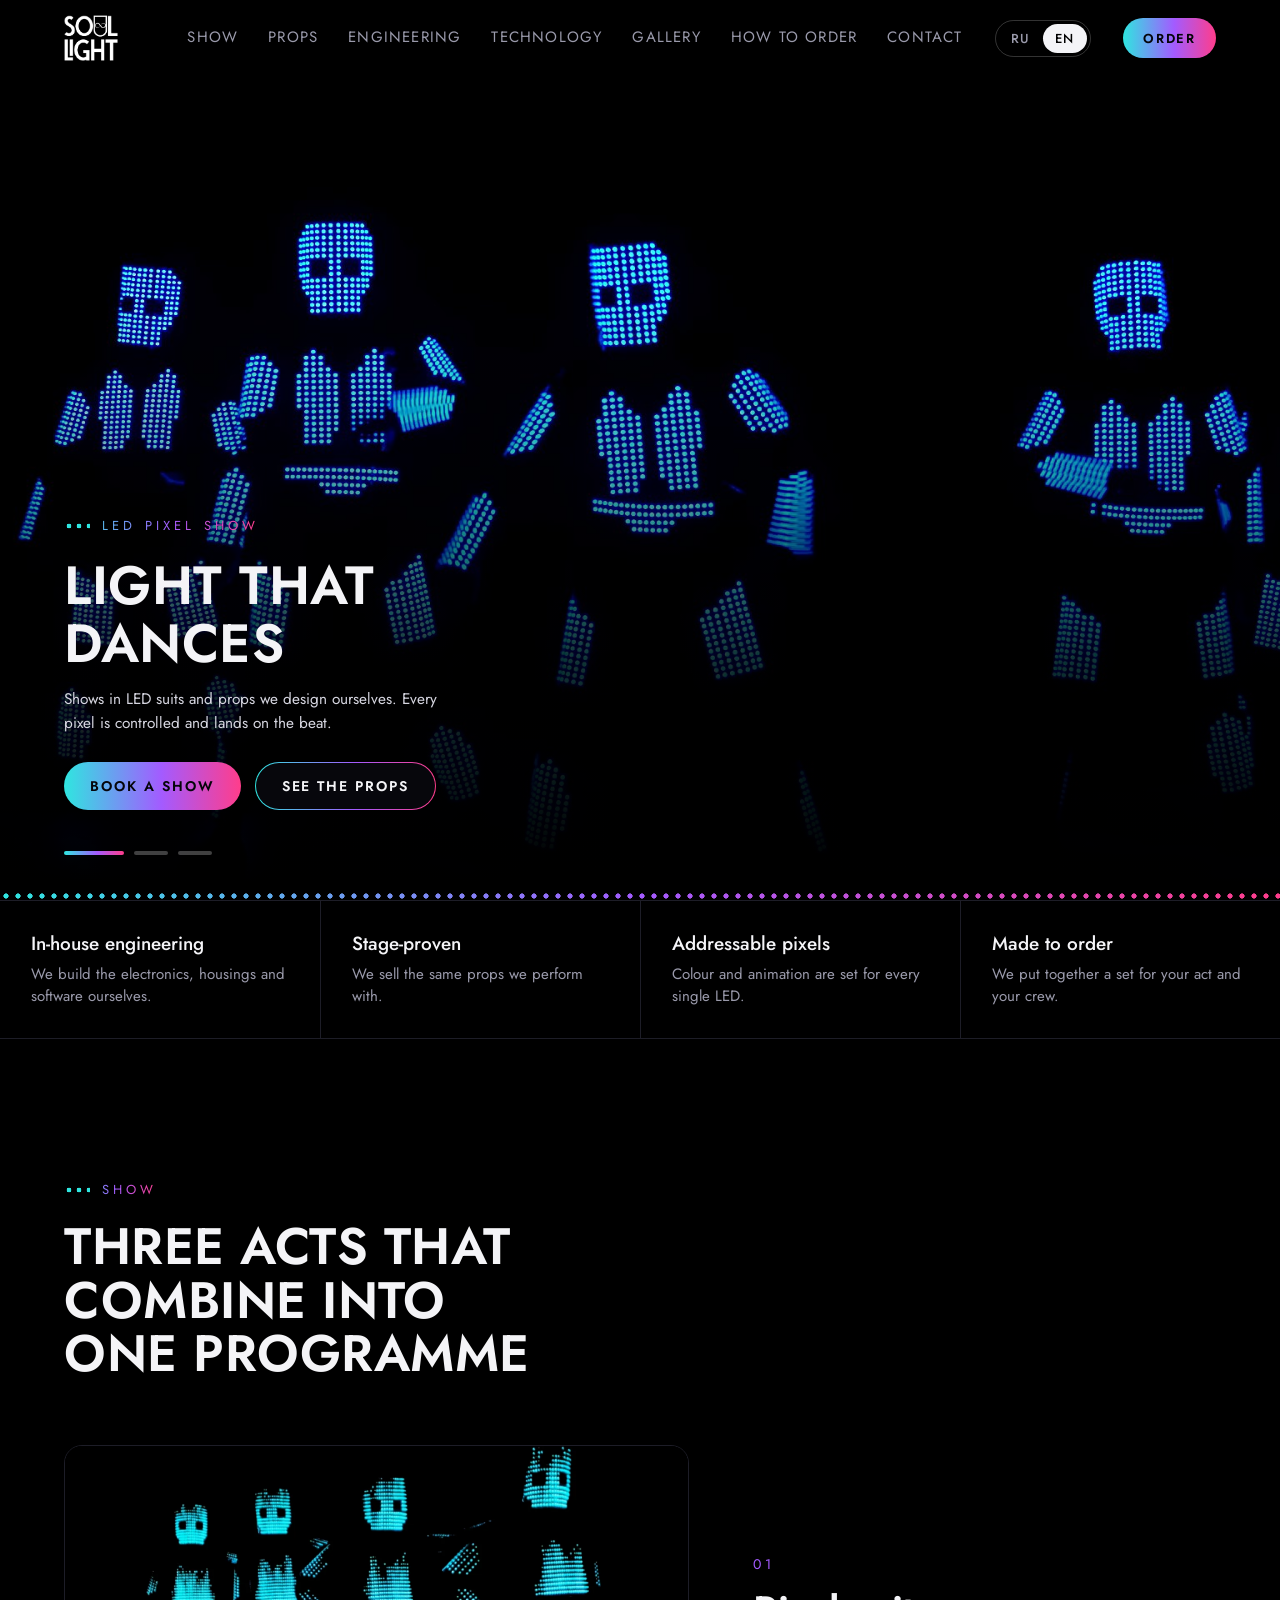
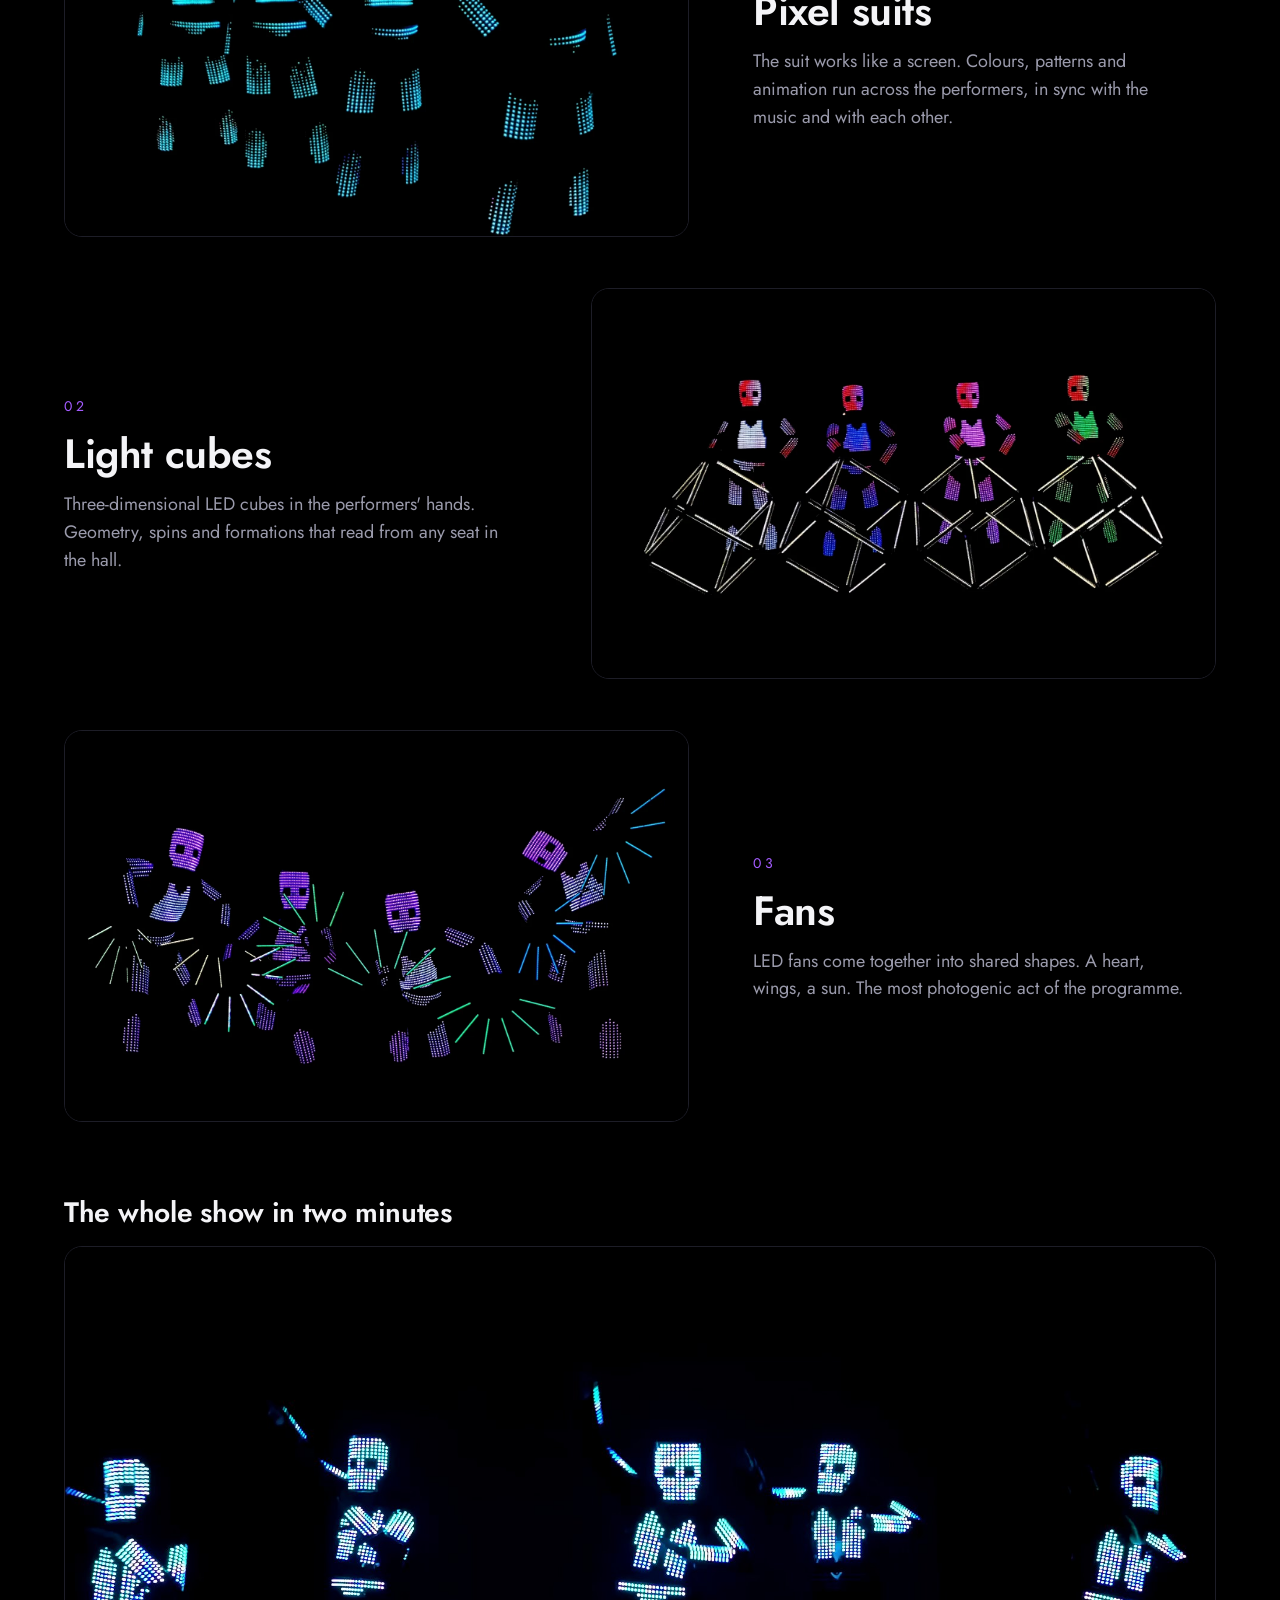
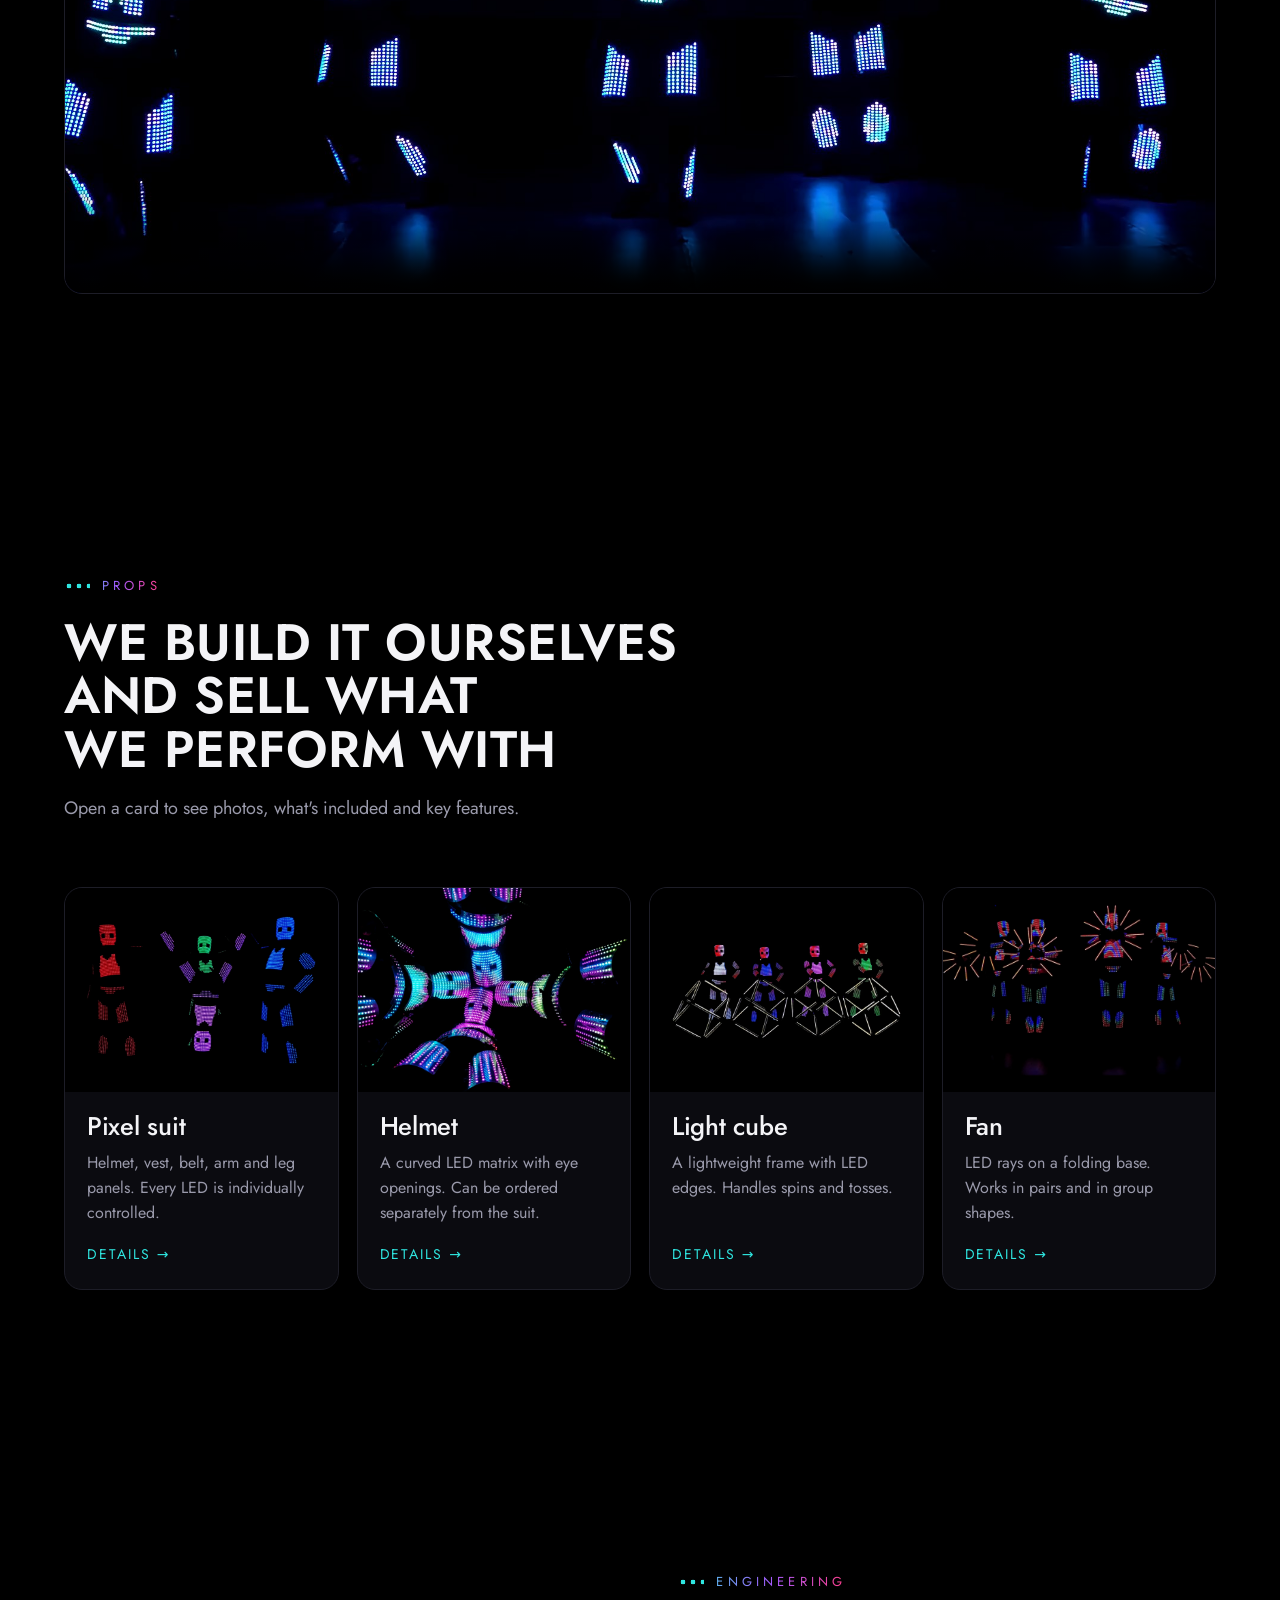
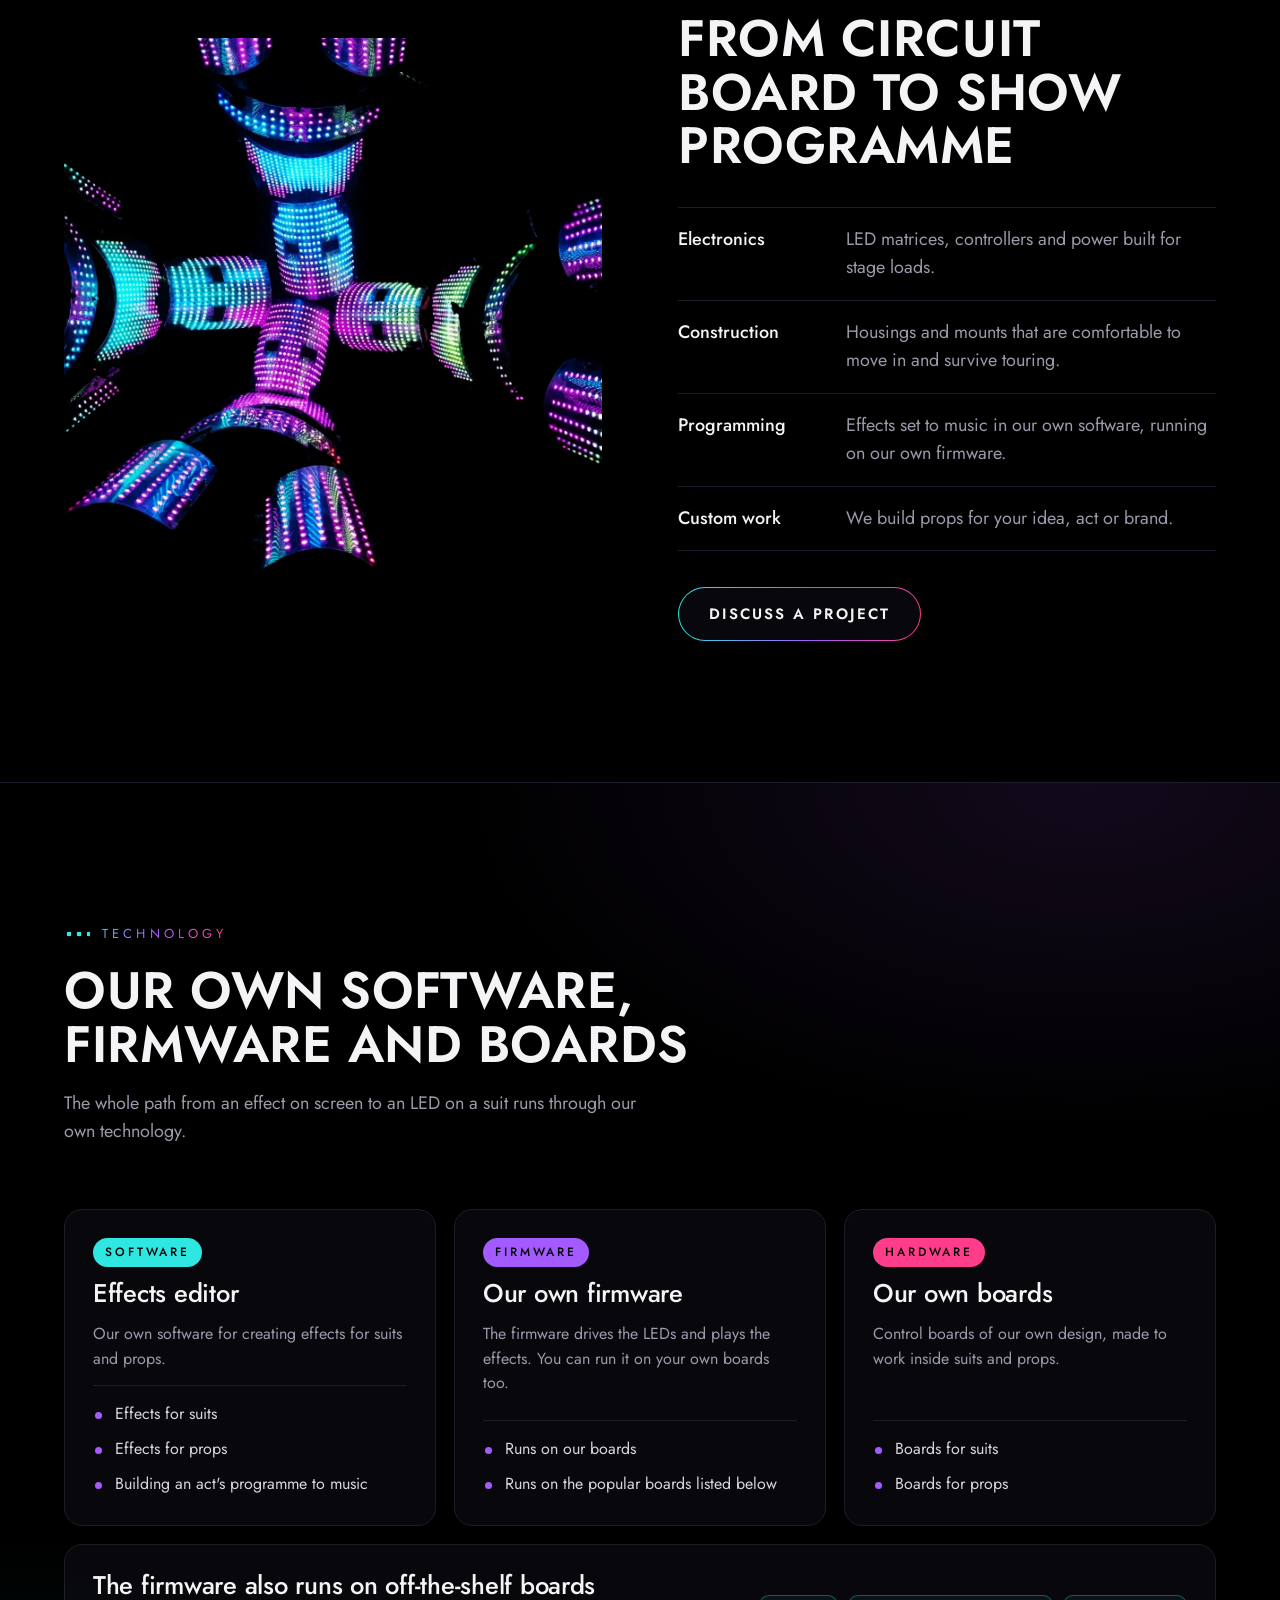
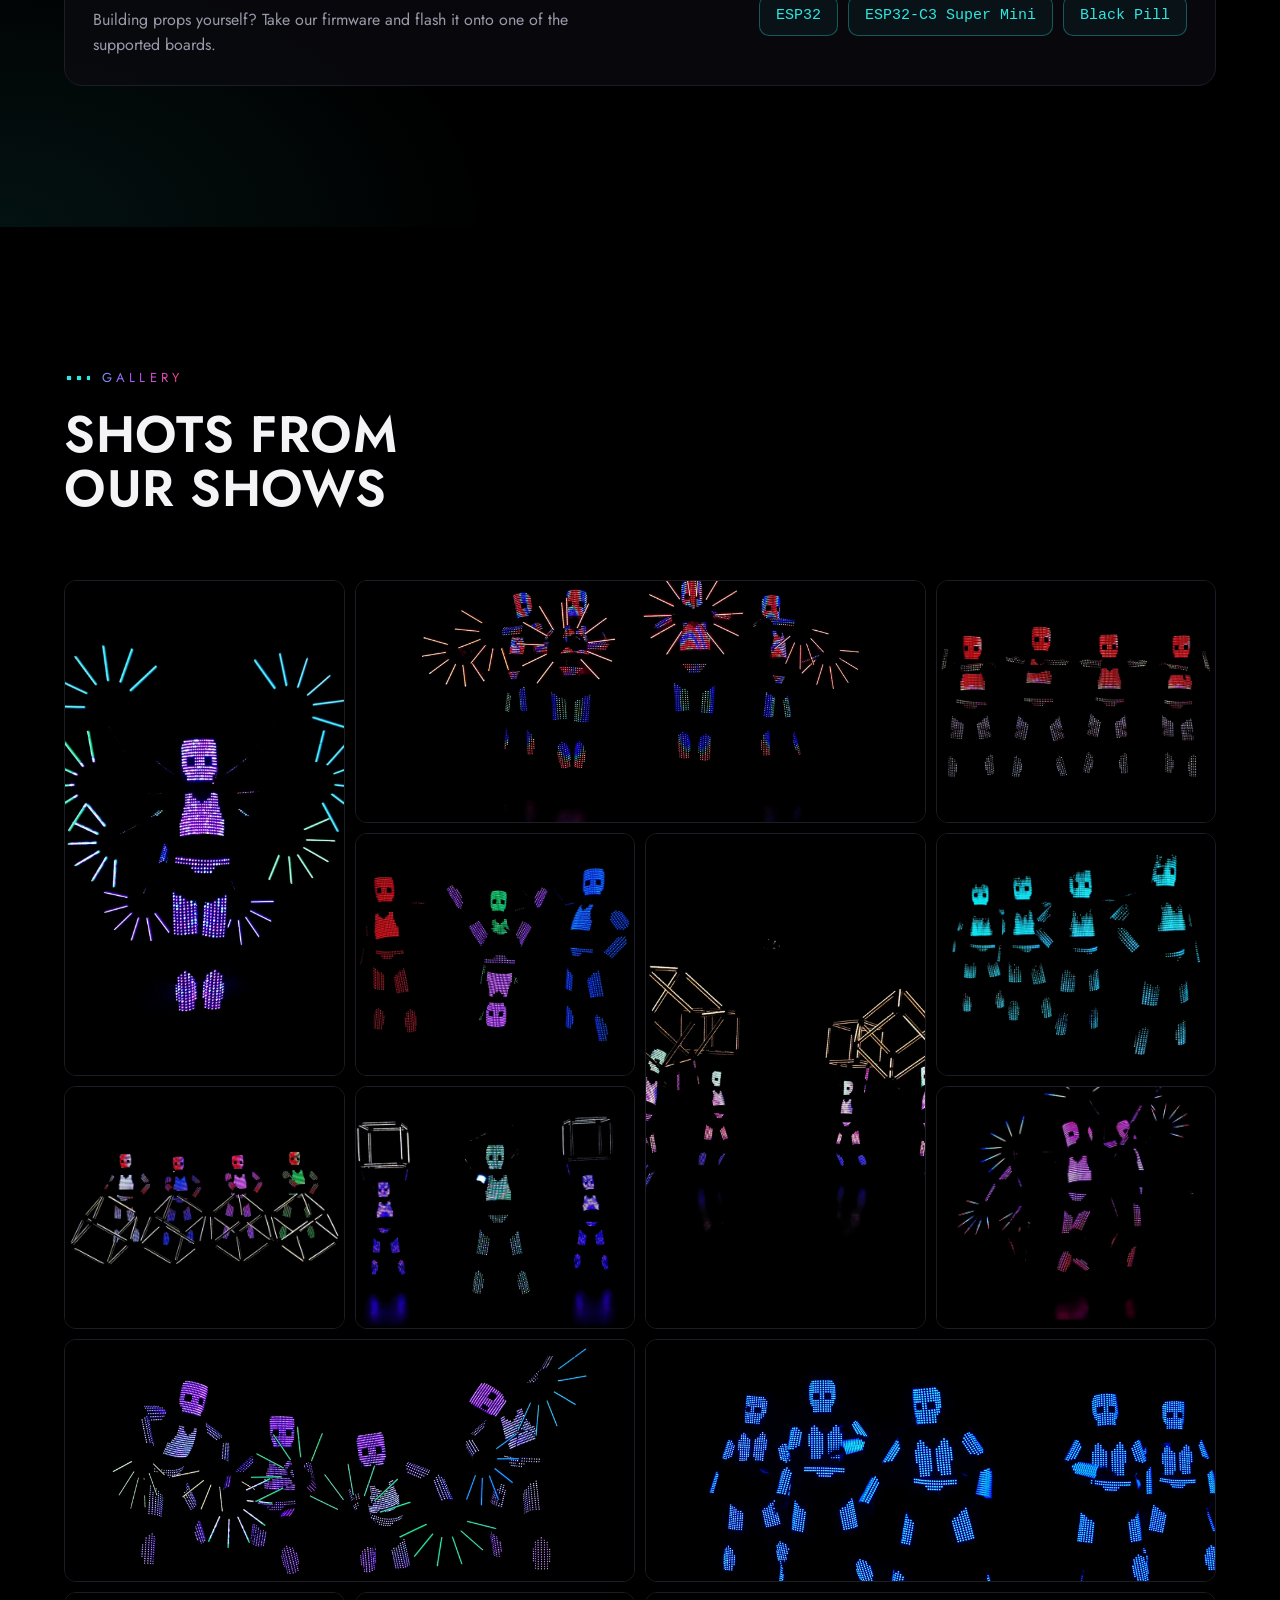
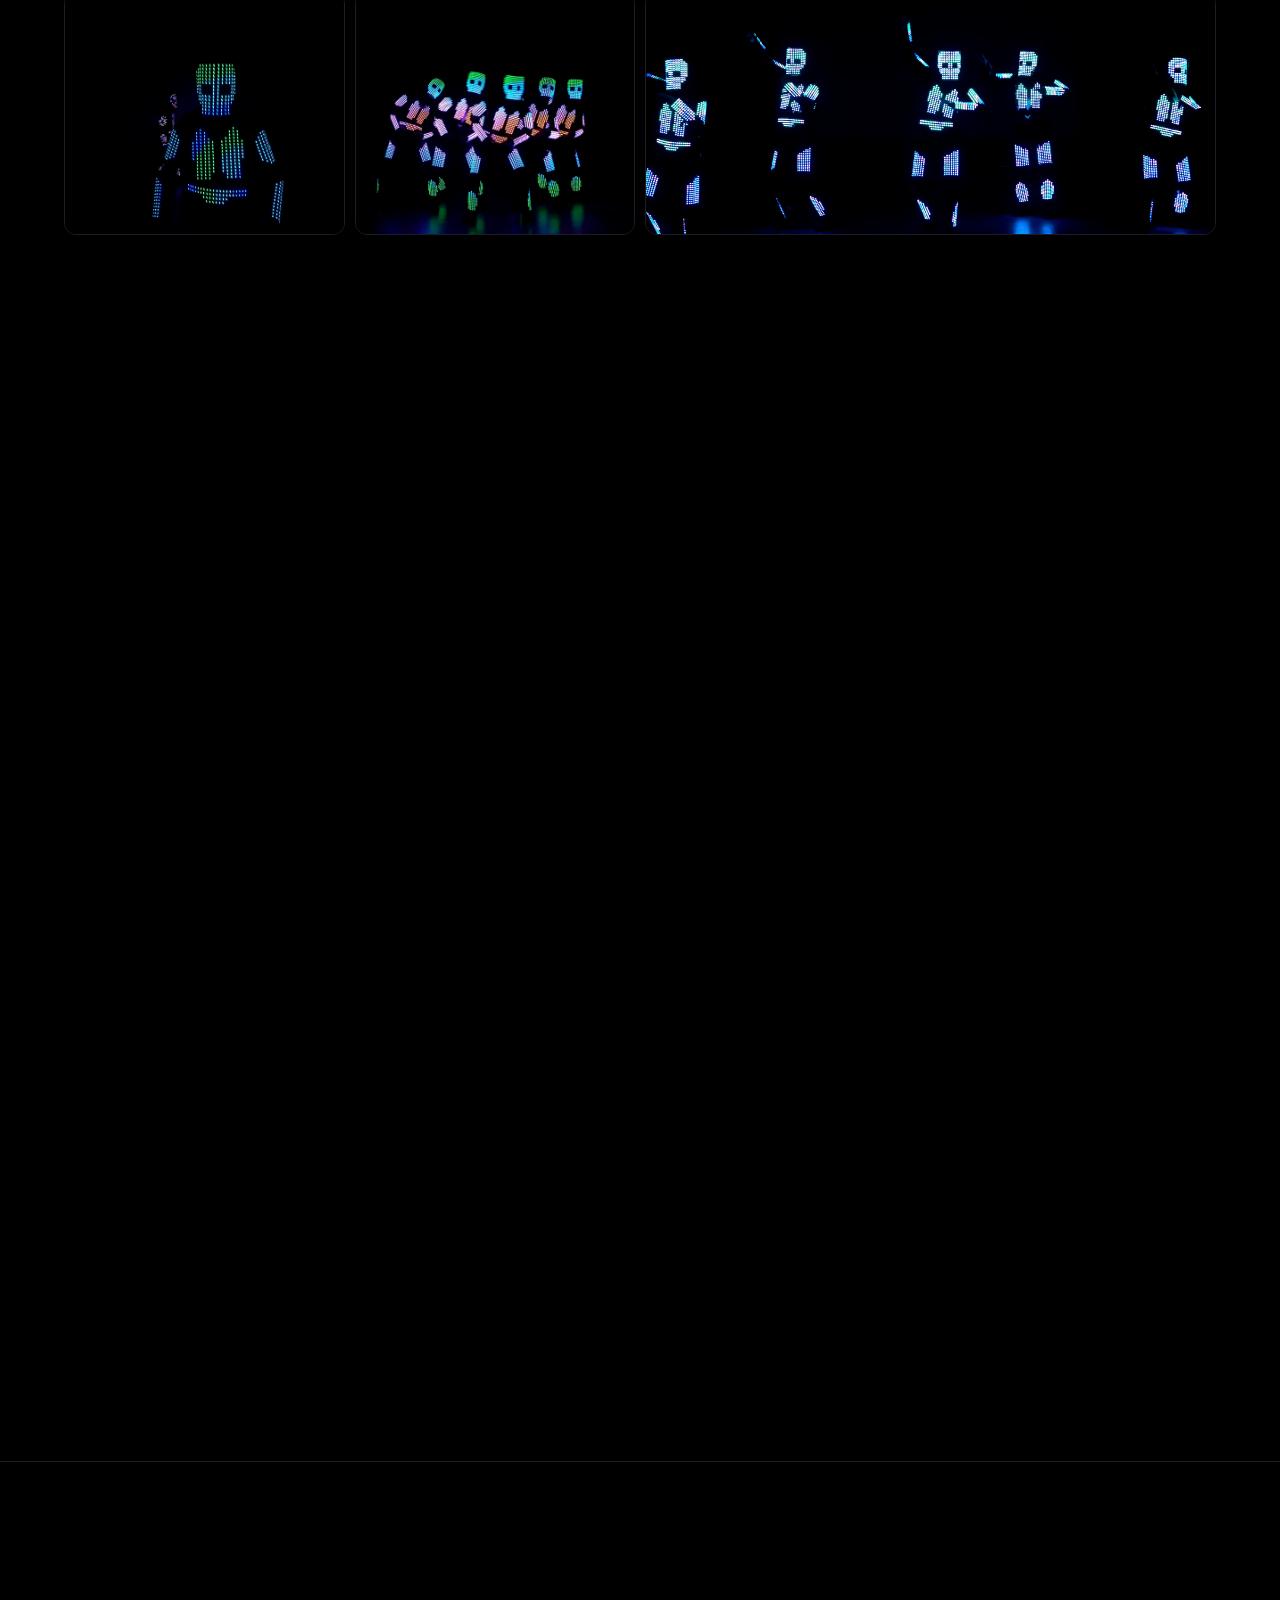
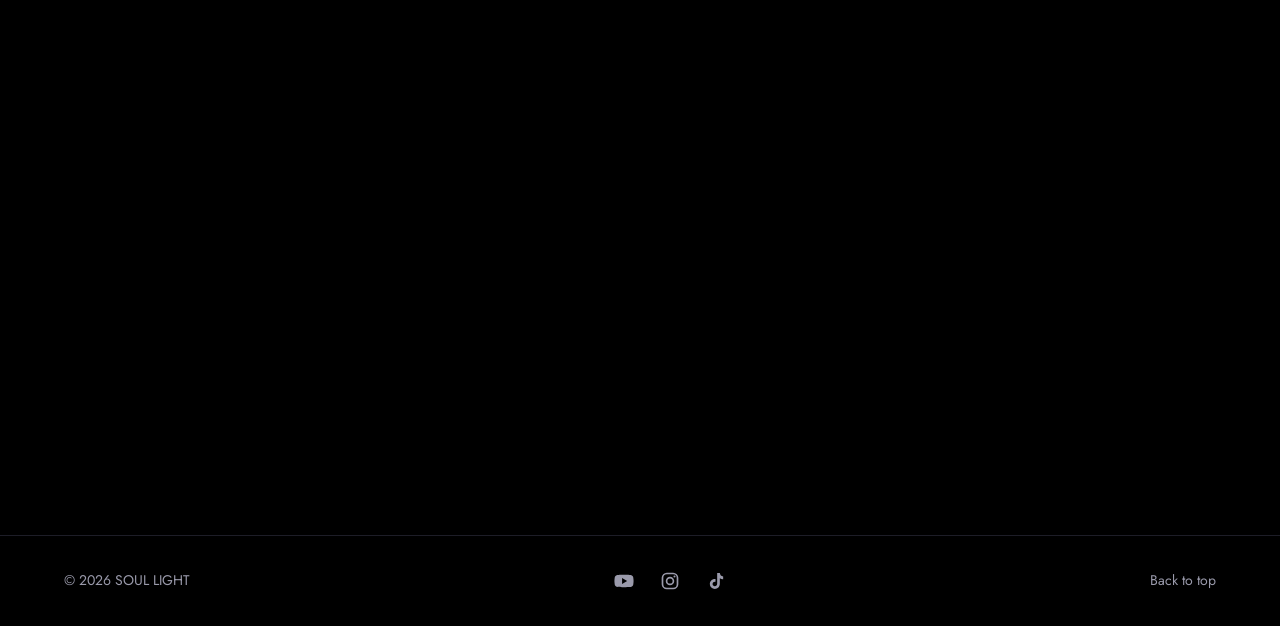
==== index.html @ 14649254 "Видео на первом экране, полный ролик шоу, клип куба и новые кадры Co-Authored-By: Claude Fable 5.2 <" ====
<!doctype html>
<html lang="ru">
<head>
<meta charset="utf-8">
<meta name="viewport" content="width=device-width, initial-scale=1">
<title>SOUL LIGHT. Световое шоу и светодиодный реквизит</title>
<meta name="description" content="SOUL LIGHT. Световое пиксельное шоу, светодиодные костюмы, кубы и веера собственной разработки.">
<meta name="theme-color" content="#000000">
<link rel="icon" href="assets/img/logo.png">
<link rel="preconnect" href="https://fonts.googleapis.com">
<link rel="preconnect" href="https://fonts.gstatic.com" crossorigin>
<link href="https://fonts.googleapis.com/css2?family=Jost:wght@300;400;500;600&display=swap" rel="stylesheet">
<link rel="preload" as="image" href="assets/img/hero-fans.webp">
<link rel="stylesheet" href="assets/style.css?v=202611130111">
</head>
<body>

<header class="top" id="top">
  <a class="brand" href="#top" aria-label="SOUL LIGHT"><img src="assets/img/logo.png" alt="SOUL LIGHT" width="559" height="651"></a>
  <nav class="nav" id="nav">
    <a href="#show">Шоу</a>
    <a href="#props">Реквизит</a>
    <a href="#lab">Разработка</a>
    <a href="#tech">Технологии</a>
    <a href="#gallery">Галерея</a>
    <a href="#order">Как заказать</a>
    <a href="#contact">Контакты</a>
  </nav>
  <div class="lang" role="group" aria-label="Language"><button type="button" data-lang="ru" aria-pressed="true">RU</button><button type="button" data-lang="en" aria-pressed="false">EN</button></div>
  <a class="btn btn-small" href="#contact">Заказать</a>
  <button class="burger" id="burger" aria-label="Меню" aria-expanded="false"><span></span><span></span></button>
</header>

<main>

<section class="hero" id="hero">
  <div class="slide on" data-hold="15500">
    <video class="hero-bg" id="heroVideo" autoplay muted loop playsinline preload="auto" poster="assets/img/v-blue-five.jpg" aria-label="Фрагменты светового шоу SOUL LIGHT">
      <source src="assets/video/hero.mp4" type="video/mp4">
    </video>
    <div class="hero-text">
      <p class="eyebrow">Световое пиксельное шоу</p>
      <h1>Свет, который<br>танцует</h1>
      <p class="lead">Шоу в светодиодных костюмах и реквизит собственной разработки. Каждый пиксель управляется и попадает в музыку.</p>
      <div class="actions">
        <a class="btn" href="#contact">Заказать шоу</a>
        <a class="btn btn-ghost" href="#props">Смотреть реквизит</a>
      </div>
    </div>
  </div>
  <div class="slide">
    <picture class="hero-bg"><img loading="lazy" src="assets/img/cubes-four.webp" alt="Артисты со светящимися кубами" width="1600" height="1201"></picture>
    <div class="hero-text">
      <p class="eyebrow">Световые кубы</p>
      <h2 class="h1">Геометрия<br>из света</h2>
      <p class="lead">Объёмные кубы со светодиодными рёбрами для вращений и построений.</p>
      <div class="actions">
        <a class="btn" href="product.html?id=cube">К товару</a>
        <a class="btn btn-ghost" href="#show">О шоу</a>
      </div>
    </div>
  </div>
  <div class="slide">
    <picture class="hero-bg"><img loading="lazy" src="assets/img/trio-rgb.webp" alt="Пиксельные костюмы трёх цветов" width="1600" height="1200"></picture>
    <div class="hero-text">
      <p class="eyebrow">Пиксельные костюмы</p>
      <h2 class="h1">Костюм<br>как экран</h2>
      <p class="lead">Шлем, жилет и накладки из светодиодных панелей. Цвет и анимация задаются для каждого пикселя.</p>
      <div class="actions">
        <a class="btn" href="product.html?id=costume">К товару</a>
        <a class="btn btn-ghost" href="#tech">Технологии</a>
      </div>
    </div>
  </div>
  <div class="hero-dots" id="heroDots" role="tablist" aria-label="Слайды"></div>
  <div class="pixels" aria-hidden="true"></div>
</section>


<section class="adv" aria-label="Преимущества">
  <div><b>Своя разработка</b><span>Электронику, корпуса и программы делаем сами.</span></div>
  <div><b>Проверено сценой</b><span>Продаём тот же реквизит, с которым выступаем.</span></div>
  <div><b>Управляемый пиксель</b><span>Цвет и анимация задаются для каждого светодиода.</span></div>
  <div><b>Под заказ</b><span>Соберём комплект под ваш номер и состав группы.</span></div>
</section>

<section class="section" id="show">
  <div class="head">
    <p class="eyebrow">Шоу</p>
    <h2>Три номера, которые собираются в одну программу</h2>
  </div>
  <div class="shows">
    <article class="show">
      <picture><source srcset="assets/img/four-cyan.webp" type="image/webp"><img loading="lazy" src="assets/img/four-cyan.jpg" alt="Четыре артиста в бирюзовых пиксельных костюмах" width="1600" height="1200"></picture>
      <div class="show-body">
        <span class="num">01</span>
        <h3>Пиксельные костюмы</h3>
        <p>Костюм работает как экран. По артистам бегут цвета, узоры и анимация, синхронно с музыкой и друг с другом.</p>
      </div>
    </article>
    <article class="show">
      <picture><source srcset="assets/img/cubes-four.webp" type="image/webp"><img loading="lazy" src="assets/img/cubes-four.jpg" alt="Артисты со светящимися кубами" width="1600" height="1201"></picture>
      <div class="show-body">
        <span class="num">02</span>
        <h3>Световые кубы</h3>
        <p>Объёмные светодиодные кубы в руках артистов. Геометрия, вращения и построения, которые читаются с любого места в зале.</p>
      </div>
    </article>
    <article class="show">
      <picture><source srcset="assets/img/fans-purple.webp" type="image/webp"><img loading="lazy" src="assets/img/fans-purple.jpg" alt="Артисты со светодиодными веерами" width="1920" height="1079"></picture>
      <div class="show-body">
        <span class="num">03</span>
        <h3>Веера</h3>
        <p>Светодиодные веера складываются в общие фигуры. Сердце, крылья, солнце. Самый фотогеничный номер программы.</p>
      </div>
    </article>
  </div>
  <div class="reel">
    <h3>Шоу целиком за две минуты</h3>
    <div class="video"><video controls playsinline preload="none" poster="assets/img/v-cyan-five.jpg"><source src="assets/video/showreel.mp4" type="video/mp4"></video></div>
  </div>
</section>

<section class="section" id="props">
  <div class="head">
    <p class="eyebrow">Реквизит</p>
    <h2>Делаем сами и продаём то, с чем выступаем</h2>
    <p class="sub">Откройте карточку, чтобы посмотреть фото, состав комплекта и особенности.</p>
  </div>
  <div class="cards" id="cards"></div>
</section>

<section class="section lab" id="lab">
  <picture class="lab-img"><source srcset="assets/img/helmets-macro.webp" type="image/webp"><img loading="lazy" src="assets/img/helmets-macro.jpg" alt="Светодиодные матрицы шлемов вблизи" width="1600" height="1200"></picture>
  <div class="lab-text">
    <p class="eyebrow">Разработка</p>
    <h2>От платы до программы шоу</h2>
    <ul class="steps">
      <li><b>Электроника</b><span>Светодиодные матрицы, контроллеры и питание под нагрузки сцены.</span></li>
      <li><b>Конструкция</b><span>Корпуса и крепления, в которых удобно двигаться и которые переживают гастроли.</span></li>
      <li><b>Программа</b><span>Эффекты под музыку в собственном софте, на собственной прошивке.</span></li>
      <li><b>На заказ</b><span>Соберём реквизит под вашу идею, номер или бренд.</span></li>
    </ul>
    <a class="btn btn-ghost" href="#contact">Обсудить разработку</a>
  </div>
</section>


<section class="section tech" id="tech">
  <div class="head">
    <p class="eyebrow">Технологии</p>
    <h2>Свой софт, своя прошивка, свои платы</h2>
    <p class="sub">Весь путь от эффекта на экране до светодиода на костюме проходит через наши собственные разработки.</p>
  </div>

  <!-- Чтобы дополнить блок, добавьте строку <li>…</li> в нужный список -->
  <div class="tech-grid">
    <article class="tech-card">
      <span class="tech-tag">Софт</span>
      <h3>Программа для эффектов</h3>
      <p>Собственное программное обеспечение, в котором пишутся эффекты для костюмов и реквизита.</p>
      <ul class="ticks">
        <li>Эффекты для костюмов</li>
        <li>Эффекты для реквизита</li>
        <li>Сборка программы номера под музыку</li>
      </ul>
    </article>
    <article class="tech-card">
      <span class="tech-tag">Прошивка</span>
      <h3>Своя прошивка</h3>
      <p>Прошивка управляет светодиодами и проигрывает эффекты. Её можно использовать и на ваших платах.</p>
      <ul class="ticks">
        <li>Работает на наших платах</li>
        <li>Работает на популярных платах из списка ниже</li>
      </ul>
    </article>
    <article class="tech-card">
      <span class="tech-tag">Железо</span>
      <h3>Свои платы</h3>
      <p>Платы управления собственной разработки, рассчитанные на работу в костюме и в реквизите.</p>
      <ul class="ticks">
        <li>Платы для костюмов</li>
        <li>Платы для реквизита</li>
      </ul>
    </article>
  </div>

  <div class="boards">
    <div class="boards-text">
      <h3>Прошивка работает и на готовых платах</h3>
      <p>Собираете реквизит сами? Возьмите нашу прошивку и поставьте её на одну из поддерживаемых плат.</p>
    </div>
    <ul class="chips" id="boards">
      <li>ESP32</li>
      <li>ESP32-C3 Super Mini</li>
      <li>Black Pill</li>
    </ul>
  </div>
</section>

<section class="section" id="gallery">
  <div class="head">
    <p class="eyebrow">Галерея</p>
    <h2>Кадры с выступлений</h2>
  </div>
  <div class="grid" id="grid"></div>
</section>



<section class="section" id="reviews" hidden>
  <div class="head">
    <p class="eyebrow">Отзывы</p>
    <h2>Что говорят о нас</h2>
  </div>
  <div class="reviews" id="reviewList"></div>
</section>

<section class="section" id="order">
  <div class="head">
    <p class="eyebrow">Как заказать</p>
    <h2>От заявки до первого выступления</h2>
  </div>
  <ol class="order">
    <li><b>Заявка</b><span>Напишите, что нужно: реквизит, количество, сроки.</span></li>
    <li><b>Расчёт</b><span>Согласуем комплектацию, стоимость и срок изготовления.</span></li>
    <li><b>Изготовление</b><span>Собираем и проверяем реквизит перед отправкой.</span></li>
    <li><b>Получение</b><span>Передаём заказ и помогаем с запуском.</span></li>
  </ol>
  <div class="terms">
    <div><h3>Доставка</h3><p>Способ и стоимость доставки считаем под ваш заказ.</p></div>
    <div><h3>Оплата</h3><p>Условия оплаты согласуем при оформлении заказа.</p></div>
    <div><h3>Гарантия</h3><p>Условия гарантии и обслуживания пришлём вместе с расчётом.</p></div>
  </div>
</section>

<section class="section contact" id="contact">
  <img class="contact-logo" src="assets/img/logo.png" alt="" width="559" height="651">
  <h2>Расскажите о вашем событии</h2>
  <p class="sub">Дата, город и формат. Ответим с программой и стоимостью.</p>
  <div class="actions center" id="contactBtns"><p class="sub">Контакты скоро появятся.</p></div>
  <div class="socials" data-socials></div>
</section>

</main>

<footer class="foot">
  <span>© <span id="year"></span> SOUL LIGHT</span>
  <div class="socials small" data-socials></div>
  <a href="#top">Наверх</a>
</footer>

<div class="lightbox" id="lightbox" hidden>
  <button class="lb-close" aria-label="Закрыть">×</button>
  <button class="lb-nav lb-prev" aria-label="Назад">‹</button>
  <img alt="">
  <button class="lb-nav lb-next" aria-label="Вперёд">›</button>
</div>

<script src="assets/i18n.js?v=202611130111" defer></script>
<script src="assets/common.js?v=202611130111" defer></script>
<script src="assets/app.js?v=202611130111" defer></script>
</body>
</html>
---- assets/style.css ----
:root {
  --bg: #000;
  --panel: #0b0b10;
  --line: #1d1d27;
  --text: #f4f4f7;
  --mute: #9a9aab;
  --cyan: #2fe6e0;
  --violet: #a35bff;
  --pink: #ff3d8b;
  --pad: clamp(20px, 5vw, 72px);
  --font: "Jost", "Century Gothic", "Segoe UI", system-ui, sans-serif;
}

* { box-sizing: border-box; margin: 0; }
html { scroll-behavior: smooth; scroll-padding-top: 76px; }
body {
  background: var(--bg); color: var(--text);
  font: 400 18px/1.55 var(--font);
  -webkit-font-smoothing: antialiased;
}
img { display: block; max-width: 100%; height: auto; }
a { color: inherit; text-decoration: none; }
h1, h2, h3 { font-weight: 500; line-height: 1.05; letter-spacing: -0.01em; text-wrap: balance; }
h1 { font-size: clamp(44px, 8.2vw, 124px); text-transform: uppercase; letter-spacing: 0.01em; }
h2 { font-size: clamp(30px, 4.4vw, 60px); max-width: 18ch; }
h3 { font-size: clamp(22px, 2vw, 28px); }
:focus-visible { outline: 2px solid var(--cyan); outline-offset: 3px; }

.eyebrow {
  font-size: 13px; letter-spacing: 0.32em; text-transform: uppercase; color: var(--cyan);
  display: flex; align-items: center; gap: 12px; margin-bottom: 20px;
}
.eyebrow::before {
  content: ""; width: 26px; height: 6px;
  background: radial-gradient(circle, currentColor 2.2px, transparent 2.6px) 0 0 / 10px 6px repeat-x;
}

/* header */
.top {
  position: fixed; inset: 0 0 auto 0; z-index: 20; height: 76px;
  display: flex; align-items: center; gap: 32px; padding: 0 var(--pad);
  background: linear-gradient(#000c, #0000);
  transition: background .3s;
}
.top.solid { background: #000d; backdrop-filter: blur(10px); border-bottom: 1px solid var(--line); }
.brand img { height: 46px; width: auto; }
.nav { display: flex; gap: 30px; margin-left: auto; font-size: 15px; letter-spacing: 0.08em; text-transform: uppercase; }
.nav a { color: var(--mute); transition: color .2s; }
.nav a:hover { color: var(--text); }
.burger { display: none; }

.btn {
  display: inline-flex; align-items: center; justify-content: center;
  min-height: 54px; padding: 0 30px; border-radius: 999px;
  background: var(--text); color: #000;
  font: 500 15px/1 var(--font); letter-spacing: 0.14em; text-transform: uppercase;
  border: 1px solid var(--text); cursor: pointer;
  transition: box-shadow .25s, background .25s, color .25s, border-color .25s;
}
.btn:hover { box-shadow: 0 0 0 1px var(--cyan), 0 0 34px #2fe6e088; }
.btn-ghost { background: transparent; color: var(--text); border-color: #ffffff55; }
.btn-ghost:hover { border-color: var(--violet); box-shadow: 0 0 30px #a35bff66; }
.btn-small { min-height: 40px; padding: 0 20px; font-size: 13px; }
.actions { display: flex; flex-wrap: wrap; gap: 14px; margin-top: 36px; }
.actions.center { justify-content: center; }

/* hero */
.hero { position: relative; min-height: 100svh; display: flex; align-items: flex-end; padding: 120px var(--pad) clamp(56px, 9vh, 110px); overflow: hidden; }
.hero-bg, .hero-bg img { position: absolute; inset: 0; width: 100%; height: 100%; object-fit: cover; object-position: 50% 38%; }
.hero-bg img { animation: breathe 9s ease-in-out infinite alternate; }
@keyframes breathe { from { transform: scale(1); filter: brightness(.92); } to { transform: scale(1.05); filter: brightness(1.12); } }
.hero::after { content: ""; position: absolute; inset: 0; background: linear-gradient(0deg, #000 2%, #000b 30%, #0000 62%); }
.hero-text { position: relative; z-index: 2; max-width: 900px; }
.lead { margin-top: 24px; max-width: 46ch; font-size: clamp(17px, 1.5vw, 21px); color: #d6d6e0; }
/* running LED strip */
.pixels {
  position: absolute; z-index: 2; left: 0; right: 0; bottom: 0; height: 8px;
  background:
    radial-gradient(circle, #000 0 2.4px, transparent 2.8px) 0 0 / 12px 8px,
    linear-gradient(90deg, var(--cyan), var(--violet), var(--pink), var(--violet), var(--cyan)) 0 0 / 200% 100%;
  background-blend-mode: normal;
  -webkit-mask: radial-gradient(circle, #000 2.4px, transparent 2.8px) 0 0 / 12px 8px;
          mask: radial-gradient(circle, #000 2.4px, transparent 2.8px) 0 0 / 12px 8px;
  background: linear-gradient(90deg, var(--cyan), var(--violet), var(--pink), var(--violet), var(--cyan)) 0 0 / 200% 100%;
  animation: run 6s linear infinite;
}
@keyframes run { to { background-position: -200% 0; } }

/* sections */
.section { padding: clamp(72px, 11vw, 150px) var(--pad); }
.head { margin-bottom: clamp(36px, 5vw, 64px); }
.sub { margin-top: 18px; color: var(--mute); max-width: 52ch; }

.shows { display: grid; gap: clamp(28px, 4vw, 56px); }
.show { display: grid; grid-template-columns: 1.35fr 1fr; align-items: center; gap: clamp(24px, 5vw, 80px); }
.show:nth-child(even) { grid-template-columns: 1fr 1.35fr; }
.show:nth-child(even) picture { order: 2; }
.show picture { border-radius: 18px; overflow: hidden; background: #000; border: 1px solid var(--line); }
.show img { width: 100%; aspect-ratio: 16 / 10; object-fit: cover; transition: transform .8s cubic-bezier(.2,.7,.2,1); }
.show:hover img { transform: scale(1.04); }
.num { font-size: 14px; letter-spacing: 0.3em; color: var(--violet); }
.show h3 { font-size: clamp(28px, 3.2vw, 46px); margin: 12px 0 16px; }
.show p { color: var(--mute); max-width: 40ch; }

.cards { display: grid; grid-template-columns: repeat(4, 1fr); gap: 18px; }
.card { background: var(--panel); border: 1px solid var(--line); border-radius: 18px; overflow: hidden; padding-bottom: 24px; display: flex; flex-direction: column; transition: border-color .3s, transform .3s; }
.card:hover { border-color: #3a3a52; transform: translateY(-4px); }
.card img { width: 100%; aspect-ratio: 4 / 3; object-fit: cover; }
.card h3, .card p, .card .link { margin-inline: 22px; }
.card h3 { margin-top: 22px; }
.card p { margin-top: 10px; color: var(--mute); font-size: 16px; flex: 1; }
.link { margin-top: 18px; font-size: 14px; letter-spacing: 0.14em; text-transform: uppercase; color: var(--cyan); }
.link::after { content: " →"; }

.lab { display: grid; grid-template-columns: 1fr 1fr; gap: clamp(28px, 6vw, 90px); align-items: center; }
.lab-img { border-radius: 18px; overflow: hidden; }
.lab-img img { width: 100%; aspect-ratio: 1; object-fit: cover; }
.steps { list-style: none; padding: 0; margin: 34px 0 36px; }
.steps li { display: grid; grid-template-columns: 150px 1fr; gap: 18px; padding: 18px 0; border-top: 1px solid var(--line); }
.steps li:last-child { border-bottom: 1px solid var(--line); }
.steps b { font-weight: 500; }
.steps span { color: var(--mute); }

.grid { display: grid; grid-template-columns: repeat(4, 1fr); grid-auto-rows: clamp(150px, 19vw, 300px); grid-auto-flow: dense; gap: 10px; }
.g { position: relative; overflow: hidden; border-radius: 12px; background: #000; border: 1px solid var(--line); }
.g.tall { grid-row: span 2; }
.g.wide { grid-column: span 2; }
.g picture, .g img { width: 100%; height: 100%; }
.g img { object-fit: cover; transition: transform .6s, filter .6s; }
.g:hover img { transform: scale(1.06); filter: brightness(1.15); }

.contact { text-align: center; display: grid; justify-items: center; border-top: 1px solid var(--line); }
.contact h2 { max-width: 20ch; }
.contact-logo { width: 96px; margin-bottom: 34px; }

.foot { display: flex; justify-content: space-between; padding: 26px var(--pad); border-top: 1px solid var(--line); color: var(--mute); font-size: 14px; }

/* lightbox */
.lightbox { position: fixed; inset: 0; z-index: 50; background: #000e; display: grid; place-items: center; padding: 24px; }
.lightbox[hidden] { display: none; }
.lightbox img { max-width: 100%; max-height: calc(100svh - 48px); border-radius: 8px; }
.lightbox button { position: absolute; background: none; border: 0; color: #fff; font: 300 44px/1 var(--font); cursor: pointer; width: 60px; height: 60px; }
.lb-close { top: 10px; right: 10px; }
.lb-prev { left: 6px; top: 50%; translate: 0 -50%; }
.lb-next { right: 6px; top: 50%; translate: 0 -50%; }

/* reveal */
.rv { opacity: 0; transform: translateY(26px); transition: opacity .8s, transform .8s cubic-bezier(.2,.7,.2,1); }
.rv.in { opacity: 1; transform: none; }

@media (max-width: 1000px) {
  .cards { grid-template-columns: repeat(2, 1fr); }
  .lab { grid-template-columns: 1fr; }
  .lab-img img { aspect-ratio: 16 / 10; }
}
@media (max-width: 760px) {
  body { font-size: 17px; }
  .btn-small { display: none; }
  .burger { display: grid; gap: 7px; margin-left: auto; background: none; border: 0; padding: 12px 0 12px 12px; cursor: pointer; }
  .burger span { width: 28px; height: 2px; background: #fff; transition: transform .25s; }
  .burger[aria-expanded="true"] span:first-child { transform: translateY(4.5px) rotate(45deg); }
  .burger[aria-expanded="true"] span:last-child { transform: translateY(-4.5px) rotate(-45deg); }
  .nav { position: fixed; inset: 76px 0 auto 0; flex-direction: column; gap: 0; background: #000f; border-bottom: 1px solid var(--line); padding: 8px var(--pad) 20px; font-size: 18px; display: none; }
  .nav.open { display: flex; }
  .nav a { padding: 14px 0; border-bottom: 1px solid var(--line); color: var(--text); }
  .show, .show:nth-child(even) { grid-template-columns: 1fr; }
  .show:nth-child(even) picture { order: 0; }
  .grid { grid-template-columns: repeat(2, 1fr); grid-auto-rows: 44vw; }
  .steps li { grid-template-columns: 1fr; gap: 4px; }
  .actions .btn { flex: 1 1 100%; }
}
@media (max-width: 480px) {
  .cards { grid-template-columns: 1fr; }
}
@media (prefers-reduced-motion: reduce) {
  html { scroll-behavior: auto; }
  .hero-bg img, .pixels { animation: none; }
  .rv { opacity: 1; transform: none; transition: none; }
}

/* advantages strip */
.adv { display: grid; grid-template-columns: repeat(4, 1fr); border-block: 1px solid var(--line); }
.adv div { padding: 28px clamp(18px, 2.4vw, 36px) 30px; border-left: 1px solid var(--line); display: grid; gap: 6px; align-content: start; }
.adv div:first-child { border-left: 0; }
.adv b { font-weight: 500; font-size: 19px; }
.adv span { color: var(--mute); font-size: 15px; line-height: 1.45; }

a.card { color: inherit; }
.card .link { display: block; }

/* how to order */
.order { list-style: none; padding: 0; display: grid; grid-template-columns: repeat(4, 1fr); gap: 18px; counter-reset: step; }
.order li { counter-increment: step; border-top: 2px solid var(--line); padding-top: 22px; display: grid; gap: 8px; align-content: start; position: relative; }
.order li::before { content: "0" counter(step); font-size: 14px; letter-spacing: .3em; color: var(--violet); }
.order li::after { content: ""; position: absolute; top: -2px; left: 0; width: 44px; height: 2px; background: var(--cyan); }
.order b { font-weight: 500; font-size: 22px; }
.order span { color: var(--mute); font-size: 16px; }
.terms { margin-top: clamp(36px, 5vw, 64px); display: grid; grid-template-columns: repeat(3, 1fr); gap: 18px; }
.terms div { background: var(--panel); border: 1px solid var(--line); border-radius: 18px; padding: 24px; }
.terms h3 { font-size: 20px; margin-bottom: 8px; }
.terms p { color: var(--mute); font-size: 16px; }

/* product page */
.pd { padding: 104px var(--pad) clamp(60px, 8vw, 110px); }
.crumbs { font-size: 14px; color: var(--mute); margin-bottom: 26px; }
.crumbs a:hover { color: var(--text); }
.crumbs span { color: var(--text); }
.pd-top { display: grid; grid-template-columns: 1.25fr 1fr; gap: clamp(26px, 5vw, 72px); align-items: start; }
.pd-main { border-radius: 18px; overflow: hidden; border: 1px solid var(--line); background: #000; }
.pd-main img { width: 100%; aspect-ratio: 4 / 3; object-fit: contain; }
.pd-thumbs { display: flex; gap: 10px; margin-top: 10px; overflow-x: auto; }
.pd-thumbs button { flex: 0 0 96px; padding: 0; border-radius: 10px; overflow: hidden; border: 1px solid var(--line); background: #000; cursor: pointer; opacity: .55; transition: opacity .2s, border-color .2s; }
.pd-thumbs button.on, .pd-thumbs button:hover { opacity: 1; border-color: var(--cyan); }
.pd-thumbs img { width: 100%; aspect-ratio: 4 / 3; object-fit: cover; }
.pd-info { position: sticky; top: 100px; }
.pd-title { font-size: clamp(34px, 4.4vw, 60px); text-transform: none; letter-spacing: -0.01em; }
.pd-text { margin-top: 18px; color: #d6d6e0; max-width: 46ch; }
.pd-price { margin-top: 26px; font-size: clamp(24px, 2.4vw, 32px); font-weight: 500; }
.pd-options { display: flex; flex-wrap: wrap; gap: 8px; margin-top: 20px; }
.pd-options span { border: 1px solid var(--line); border-radius: 999px; padding: 6px 14px; font-size: 14px; color: var(--mute); }
.badge { display: inline-block; margin-bottom: 14px; padding: 5px 12px; border-radius: 999px; background: var(--pink); color: #000; font-size: 12px; letter-spacing: .14em; text-transform: uppercase; font-weight: 500; }
.pd-trust { list-style: none; padding: 0; margin-top: 30px; border-top: 1px solid var(--line); }
.pd-trust li { padding: 12px 0 12px 22px; border-bottom: 1px solid var(--line); color: var(--mute); font-size: 16px; position: relative; }
.pd-trust li::before { content: ""; position: absolute; left: 2px; top: 22px; width: 7px; height: 7px; border-radius: 50%; background: var(--cyan); box-shadow: 0 0 10px var(--cyan); }
.pd-blocks { display: grid; grid-template-columns: repeat(auto-fit, minmax(280px, 1fr)); gap: 18px; margin-top: clamp(40px, 6vw, 80px); }
.pd-block { background: var(--panel); border: 1px solid var(--line); border-radius: 18px; padding: 26px; }
.pd-block h2, .pd-video h2, .pd-more h2 { font-size: clamp(22px, 2.2vw, 30px); margin-bottom: 18px; max-width: none; }
.ticks { list-style: none; padding: 0; display: grid; gap: 10px; }
.ticks li { padding-left: 22px; position: relative; color: #d6d6e0; font-size: 17px; }
.ticks li::before { content: ""; position: absolute; left: 2px; top: 10px; width: 7px; height: 7px; border-radius: 50%; background: var(--violet); }
.specs { display: grid; grid-template-columns: auto 1fr; gap: 10px 20px; font-size: 16px; }
.specs dt { color: var(--mute); }
.specs dd { margin: 0; }
.pd-video, .pd-more { margin-top: clamp(40px, 6vw, 80px); }
.video { aspect-ratio: 16 / 9; border-radius: 18px; overflow: hidden; border: 1px solid var(--line); }
.video iframe { width: 100%; height: 100%; border: 0; }
.pd-more .cards { grid-template-columns: repeat(3, 1fr); }
[hidden] { display: none !important; }

@media (max-width: 1000px) {
  .adv { grid-template-columns: repeat(2, 1fr); }
  .adv div:nth-child(3) { border-left: 0; }
  .adv div:nth-child(n+3) { border-top: 1px solid var(--line); }
  .order { grid-template-columns: repeat(2, 1fr); gap: 30px 18px; }
  .pd-top { grid-template-columns: 1fr; }
  .pd-info { position: static; }
  .nav { gap: 20px; font-size: 14px; }
}
@media (max-width: 760px) {
  .terms { grid-template-columns: 1fr; }
  .pd-more .cards { grid-template-columns: 1fr; }
  .pd { padding-top: 92px; }
  .nav { gap: 0; font-size: 18px; }
}
@media (max-width: 480px) {
  .adv, .order { grid-template-columns: 1fr; }
  .adv div { border-left: 0; }
  .adv div:nth-child(n+2) { border-top: 1px solid var(--line); }
}

/* tech */
.tech { border-top: 1px solid var(--line); background: radial-gradient(900px 500px at 85% 0%, #a35bff1c, transparent 70%), radial-gradient(700px 420px at 0% 100%, #2fe6e014, transparent 70%); }
.tech-grid { display: grid; grid-template-columns: repeat(3, 1fr); gap: 18px; }
.tech-card { background: #0b0b10cc; border: 1px solid var(--line); border-radius: 18px; padding: 28px; display: flex; flex-direction: column; gap: 14px; transition: border-color .3s, transform .3s; }
.tech-card:hover { border-color: #3a3a52; transform: translateY(-4px); }
.tech-tag { align-self: flex-start; font-size: 12px; letter-spacing: .24em; text-transform: uppercase; color: #000; background: var(--cyan); border-radius: 999px; padding: 5px 12px; font-weight: 500; }
.tech-card:nth-child(2) .tech-tag { background: var(--violet); }
.tech-card:nth-child(3) .tech-tag { background: var(--pink); }
.tech-card p { color: var(--mute); font-size: 16px; }
.tech-card .ticks { margin-top: auto; padding-top: 16px; border-top: 1px solid var(--line); }
.tech-card .ticks li { font-size: 16px; }
.boards { margin-top: 18px; border: 1px solid var(--line); border-radius: 18px; padding: 28px; display: grid; grid-template-columns: 1fr auto; gap: 24px; align-items: center; background: #0b0b10cc; }
.boards p { color: var(--mute); font-size: 16px; margin-top: 8px; max-width: 52ch; }
.chips { list-style: none; padding: 0; display: flex; flex-wrap: wrap; gap: 10px; }
.chips li { font: 500 15px/1 ui-monospace, "Cascadia Mono", Consolas, monospace; padding: 12px 16px; border-radius: 10px; border: 1px solid #2fe6e055; color: var(--cyan); background: #2fe6e00d; white-space: nowrap; }
@media (max-width: 1000px) {
  .tech-grid { grid-template-columns: 1fr; }
  .boards { grid-template-columns: 1fr; }
  .nav { gap: 16px; font-size: 13px; }
}
@media (max-width: 760px) { .nav { gap: 0; font-size: 18px; } }

/* language switch */
.lang { display: flex; border: 1px solid #ffffff33; border-radius: 999px; padding: 3px; }
.lang button { background: none; border: 0; color: var(--mute); font: 500 13px/1 var(--font); letter-spacing: .12em; padding: 8px 12px; border-radius: 999px; cursor: pointer; transition: color .2s, background .2s; }
.lang button:hover { color: var(--text); }
.lang button[aria-pressed="true"] { background: var(--text); color: #000; }
@media (max-width: 760px) {
  .lang { margin-left: auto; }
  .burger { margin-left: 4px; }
}

/* gallery tiles and card images now come from content files */
.g > img { width: 100%; height: 100%; }
.contact .actions .sub { margin: 0; }

/* social icons */
.socials { display: flex; flex-wrap: wrap; justify-content: center; gap: 14px; margin-top: 28px; }
.socials:empty { display: none; }
.socials a { width: 58px; height: 58px; border-radius: 50%; display: grid; place-items: center; border: 1px solid #ffffff33; color: var(--text); transition: color .25s, border-color .25s, box-shadow .25s, transform .25s; }
.socials a:hover { transform: translateY(-3px); }
.socials a[aria-label="YouTube"]:hover { color: #ff4b4b; border-color: #ff4b4b; box-shadow: 0 0 26px #ff4b4b66; }
.socials a[aria-label="Instagram"]:hover { color: var(--pink); border-color: var(--pink); box-shadow: 0 0 26px #ff3d8b66; }
.socials a[aria-label="TikTok"]:hover { color: var(--cyan); border-color: var(--cyan); box-shadow: 0 0 26px #2fe6e066; }
.socials.small { margin-top: 0; gap: 8px; }
.socials.small a { width: 38px; height: 38px; border-color: transparent; color: var(--mute); }
.socials.small svg { width: 20px; height: 20px; }
.foot { align-items: center; gap: 16px; flex-wrap: wrap; }

/* ===== gradient accents and bolder type ===== */
:root { --grad: linear-gradient(90deg, #2fe6e0, #a35bff 55%, #ff3d8b); }
h1, .h1 { font-weight: 600; }
h2 { font-weight: 600; text-transform: uppercase; letter-spacing: 0.01em; font-size: clamp(28px, 4vw, 54px); max-width: 20ch; }
.show h3 { font-weight: 600; }
.eyebrow { background: var(--grad); -webkit-background-clip: text; background-clip: text; color: transparent; width: fit-content; }
.eyebrow::before { background: radial-gradient(circle, #2fe6e0 2.200px, transparent 2.600px) 0 0 / 10px 6px repeat-x; }
.contact .eyebrow, .head .eyebrow { margin-inline: 0; }
.btn { background: var(--grad); border: 0; color: #05050a; font-weight: 600; box-shadow: 0 0 0 #0000; }
.btn:hover { box-shadow: 0 0 34px #a35bff99, 0 0 12px #2fe6e088; }
.btn-ghost { color: var(--text); border: 1.500px solid transparent; background: linear-gradient(#07070c, #07070c) padding-box, var(--grad) border-box; }
.btn-ghost:hover { box-shadow: 0 0 28px #ff3d8b66; border-color: transparent; }
.order li::after { background: var(--grad); }
.g, .card, .show picture, .pd-main { transition: border-color .3s, transform .3s, box-shadow .3s; }
.card:hover, .g:hover { box-shadow: 0 0 34px #a35bff33; }

/* ===== hero slider ===== */
.hero { display: block; padding: 0; }
.hero .slide { position: absolute; inset: 0; display: flex; align-items: flex-end; padding: 120px var(--pad) clamp(76px, 12vh, 130px); opacity: 0; visibility: hidden; transition: opacity 1.200s ease, visibility 0s 1.200s; }
.hero .slide.on { opacity: 1; visibility: visible; transition: opacity 1.200s ease; }
.hero .slide::after { content: ""; position: absolute; inset: 0; background: linear-gradient(0deg, #000 2%, #000b 32%, #0000 64%); }
.hero::after { content: none; }
.hero .slide .hero-bg img { animation: none; transform: scale(1.060); transition: transform 7s ease-out; }
.hero .slide.on .hero-bg img { transform: scale(1); }
.h1 { font-size: clamp(44px, 8.200vw, 124px); text-transform: uppercase; letter-spacing: 0.01em; line-height: 1.050; max-width: none; }
.hero-dots { position: absolute; z-index: 3; left: var(--pad); bottom: clamp(30px, 5vh, 56px); display: flex; gap: 10px; }
.hero-dots button { width: 34px; height: 4px; padding: 0; border: 0; border-radius: 4px; background: #ffffff40; cursor: pointer; transition: background .3s, width .3s; }
.hero-dots button[aria-selected="true"] { width: 60px; background: var(--grad); }

/* ===== reviews ===== */
.reviews { display: grid; grid-auto-flow: column; grid-auto-columns: min(440px, 84vw); gap: 18px; overflow-x: auto; scroll-snap-type: x mandatory; padding-bottom: 14px; }
.review { margin: 0; scroll-snap-align: start; background: var(--panel); border: 1px solid var(--line); border-radius: 18px; padding: 28px; display: flex; flex-direction: column; gap: 22px; }
.review blockquote { margin: 0; font-size: 18px; color: #d6d6e0; flex: 1; }
.review blockquote::before { content: "\201C"; display: block; font-size: 54px; line-height: .6; margin-bottom: 10px; background: var(--grad); -webkit-background-clip: text; background-clip: text; color: transparent; }
.review figcaption { display: flex; align-items: center; gap: 14px; }
.review figcaption img { width: 52px; height: 52px; border-radius: 50%; object-fit: cover; }
.review figcaption div { display: grid; }
.review b { font-weight: 500; }
.review span { color: var(--mute); font-size: 15px; }

@media (prefers-reduced-motion: reduce) {
  .hero .slide, .hero .slide .hero-bg img { transition: none; }
}
.hero .slide::after { background: linear-gradient(0deg, #000 3%, #000d 40%, #0007 62%, #0000 82%); }

/* smaller hero headline so the photo stays visible */
h1, .h1 { font-size: clamp(30px, 4.2vw, 64px); line-height: 1.08; }
.hero .hero-text { max-width: 620px; }
.hero .lead { margin-top: 16px; font-size: clamp(15px, 1.2vw, 18px); max-width: 42ch; }
.hero .actions { margin-top: 26px; }
.hero .btn { min-height: 48px; padding: 0 26px; font-size: 14px; }
.hero .slide { padding-bottom: clamp(70px, 10vh, 110px); }
.hero .slide::after { background: linear-gradient(0deg, #000 2%, #000c 26%, #0005 46%, #0000 66%); }

/* ===== video ===== */
video.hero-bg { object-position: 50% 50%; background: #000; }
.reel { margin-top: clamp(40px, 6vw, 80px); }
.reel h3 { font-size: clamp(22px, 2.2vw, 30px); font-weight: 600; margin-bottom: 18px; }
.video video { display: block; width: 100%; height: 100%; object-fit: cover; background: #000; }
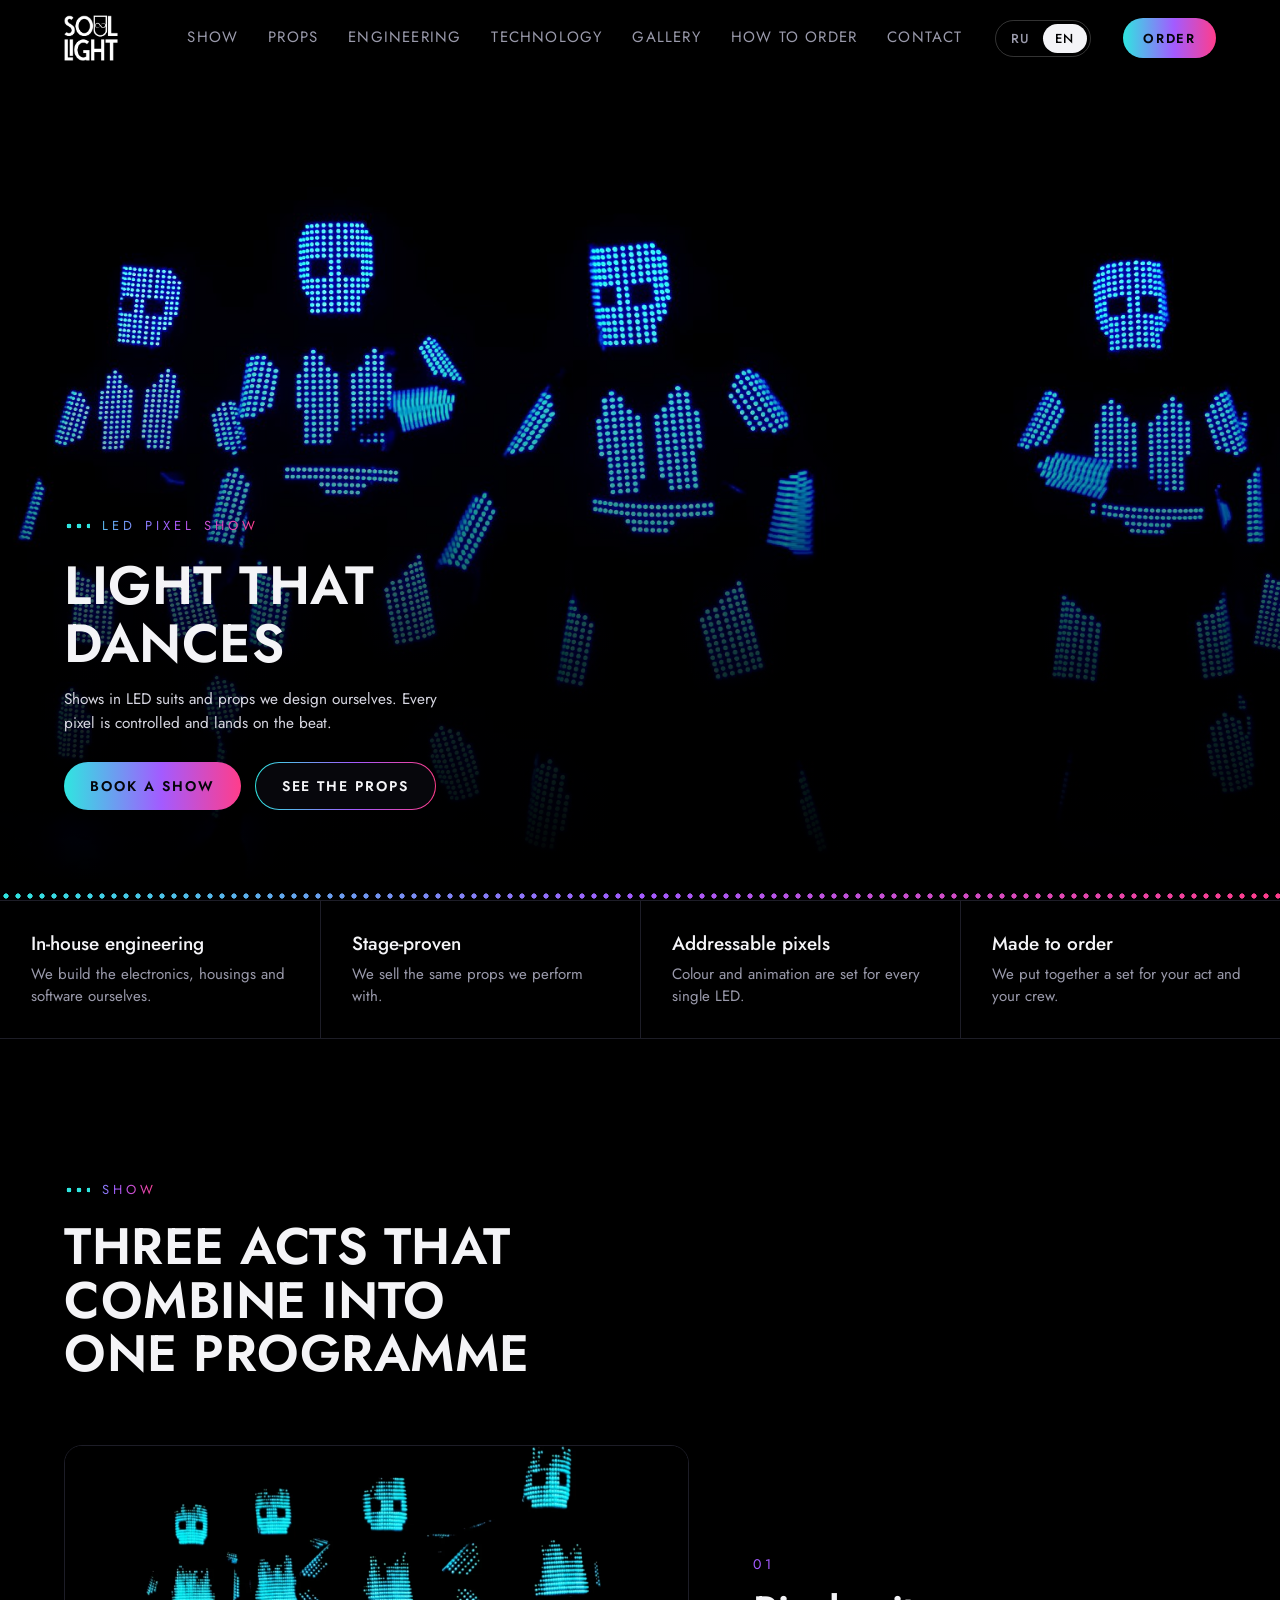
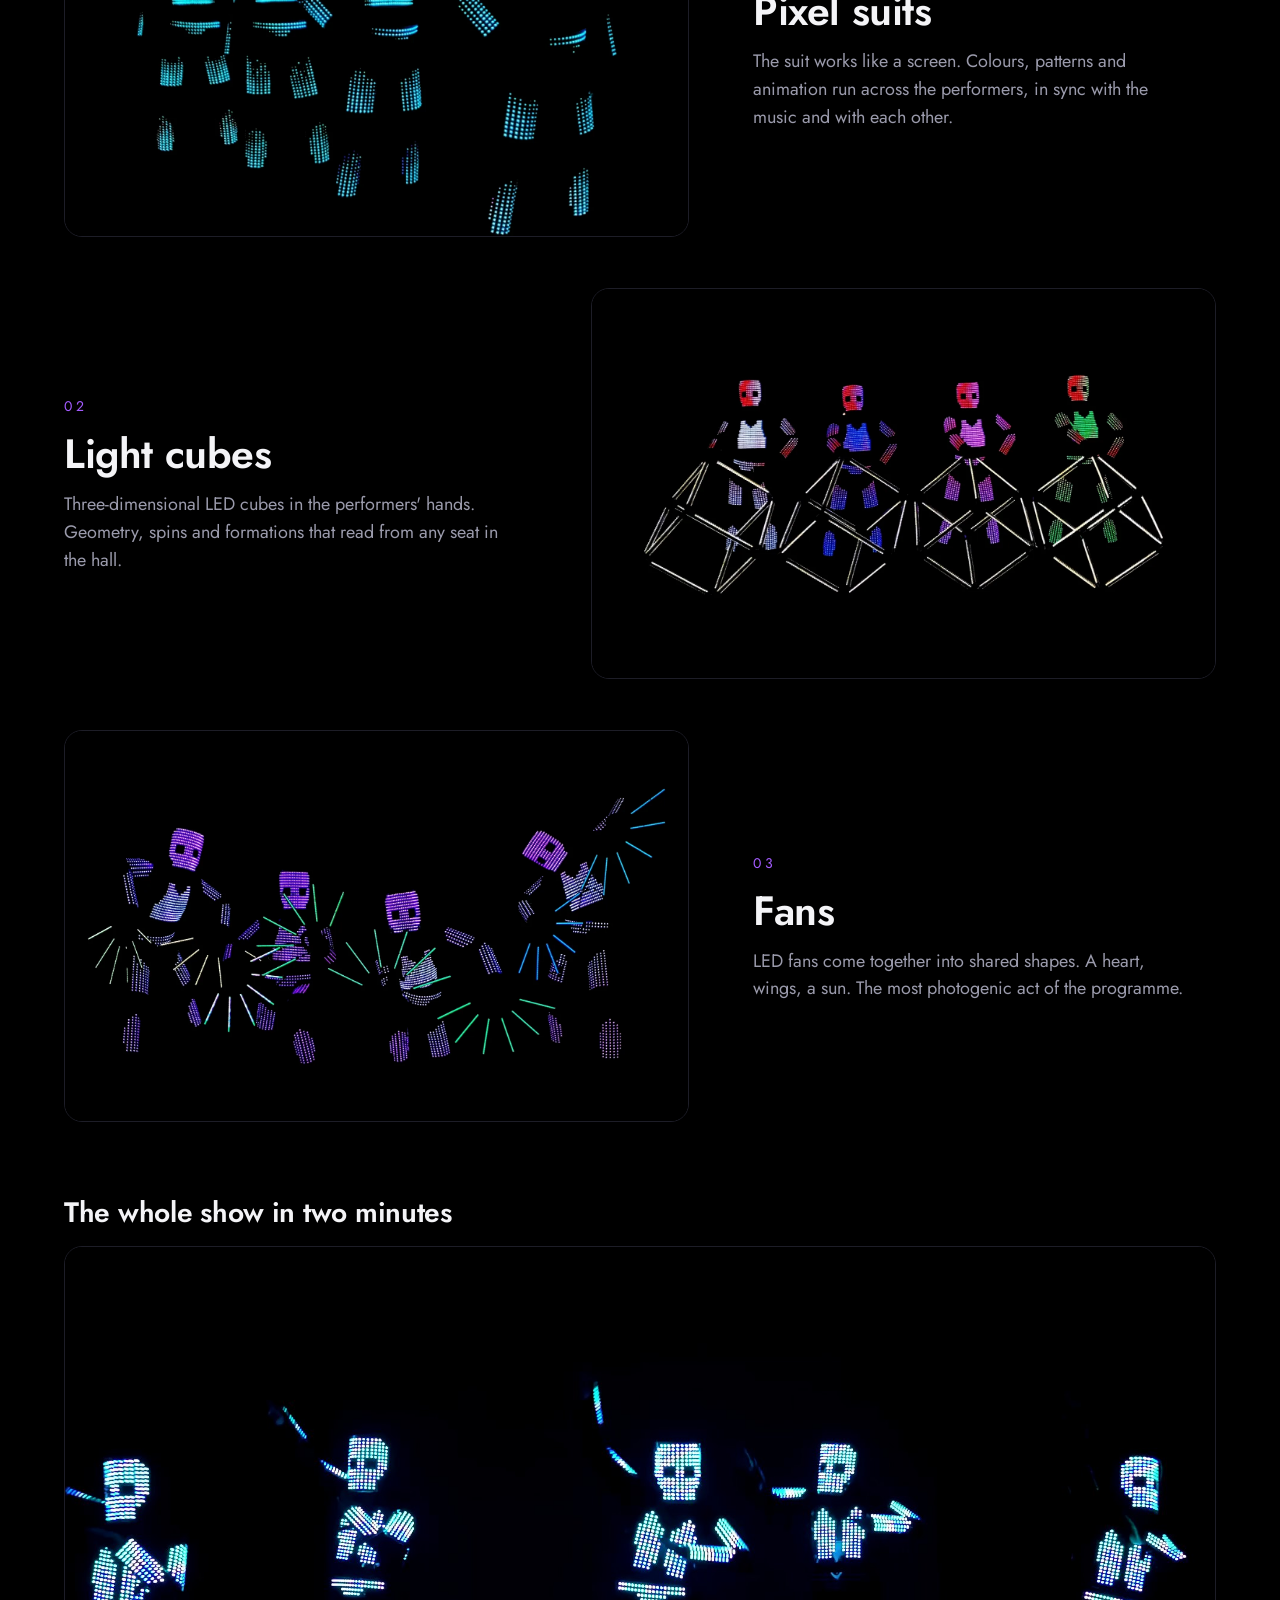
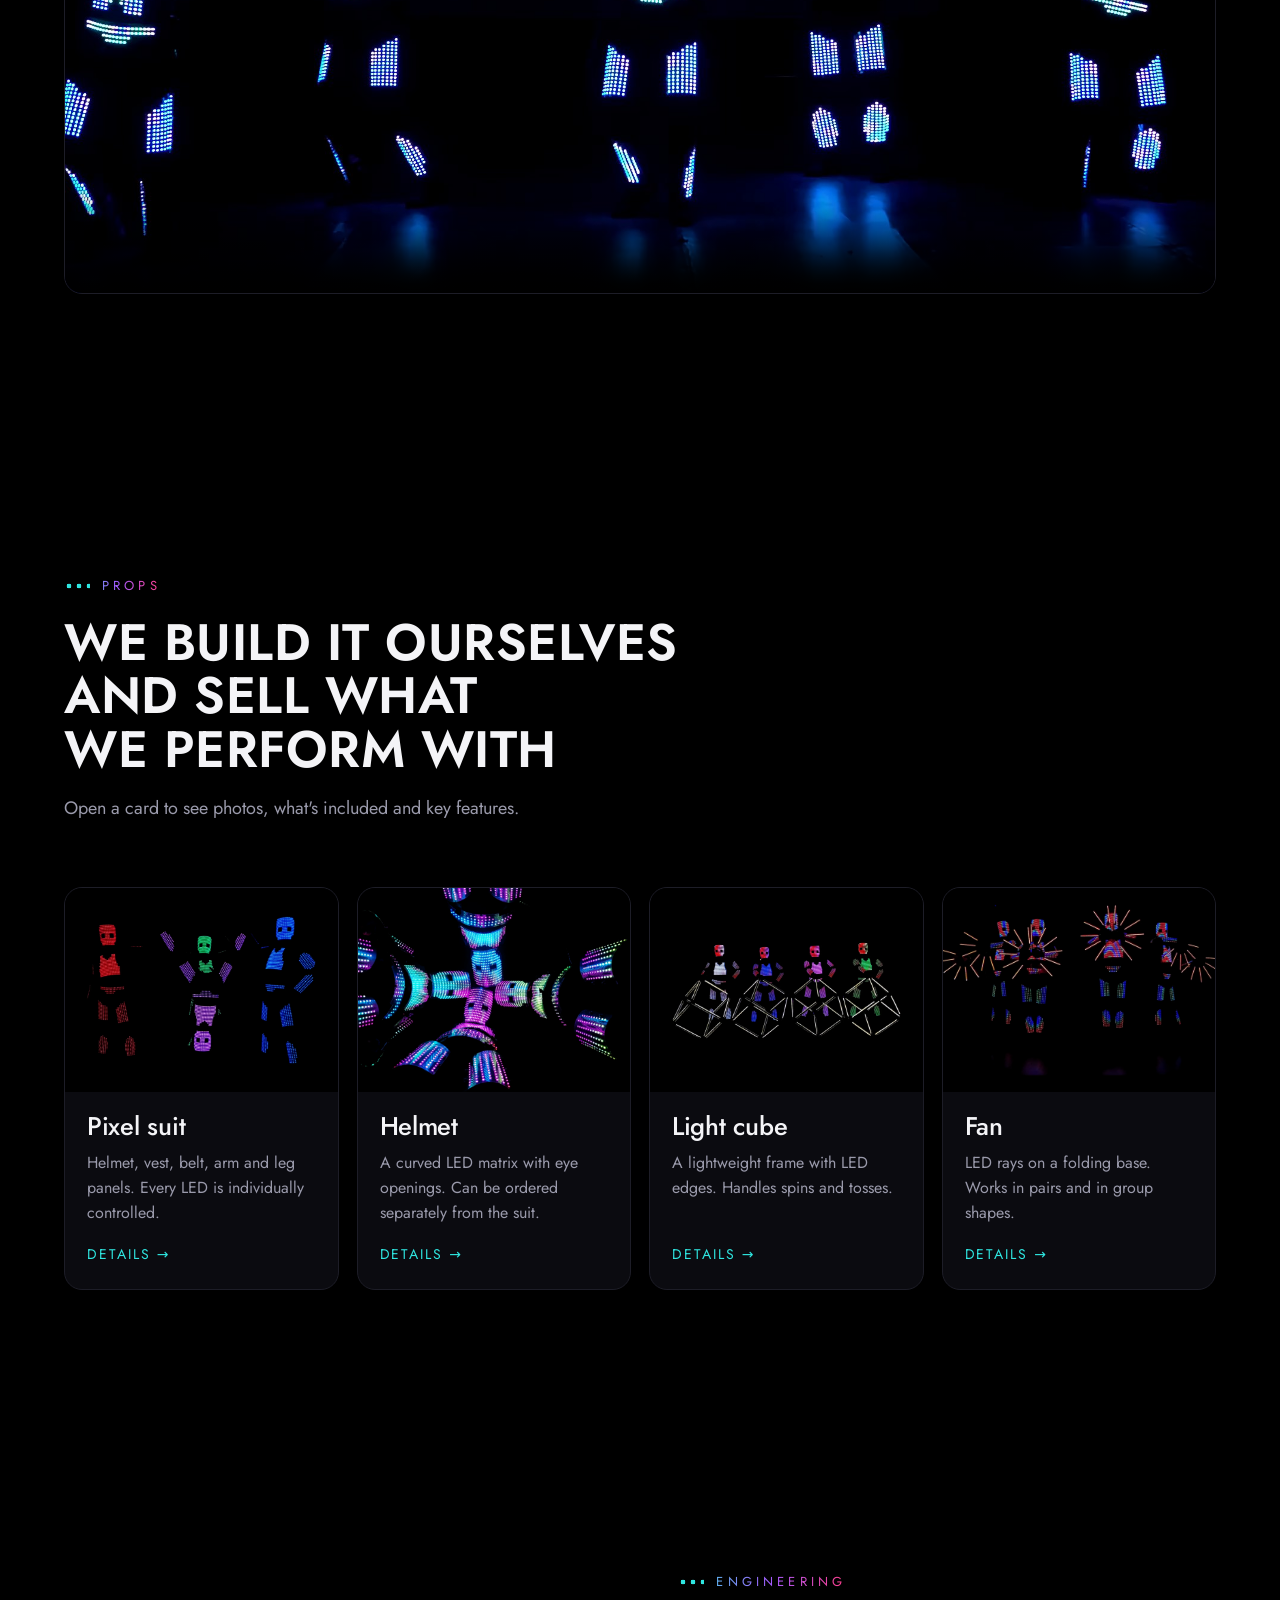
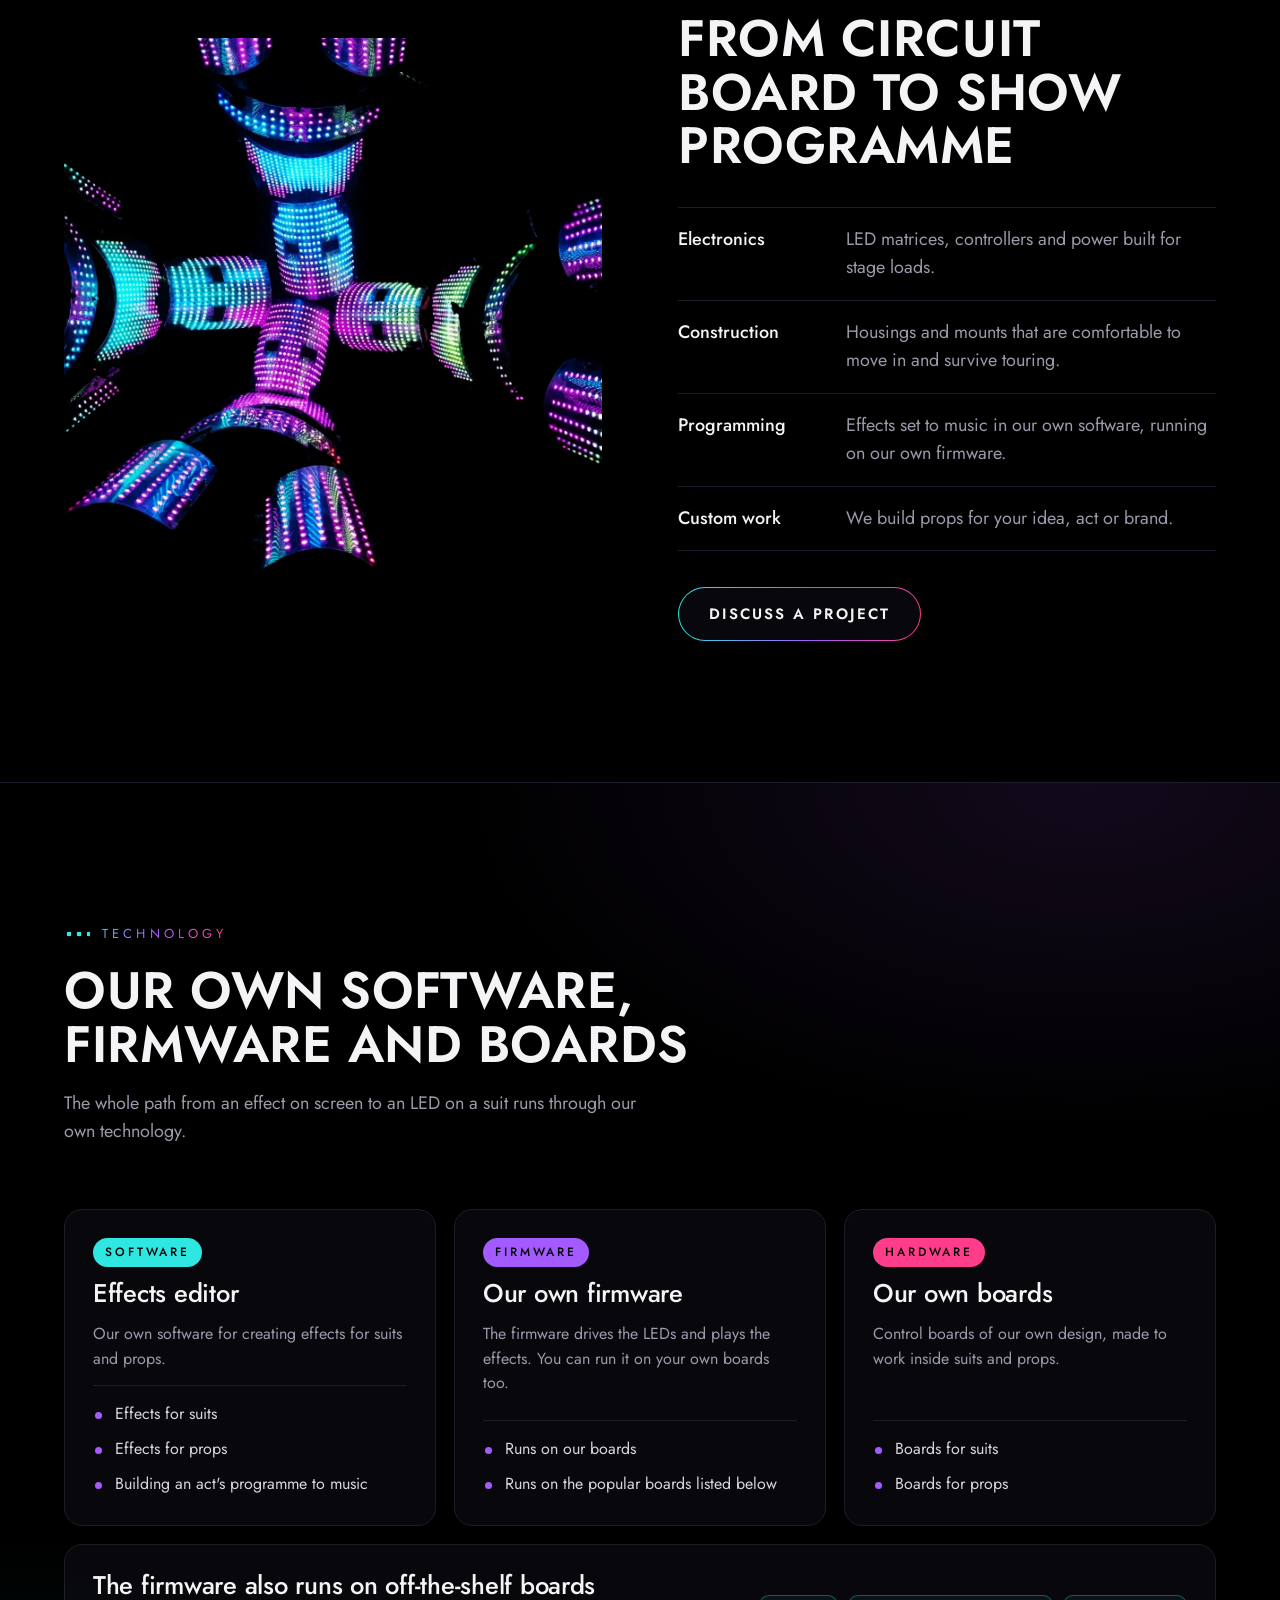
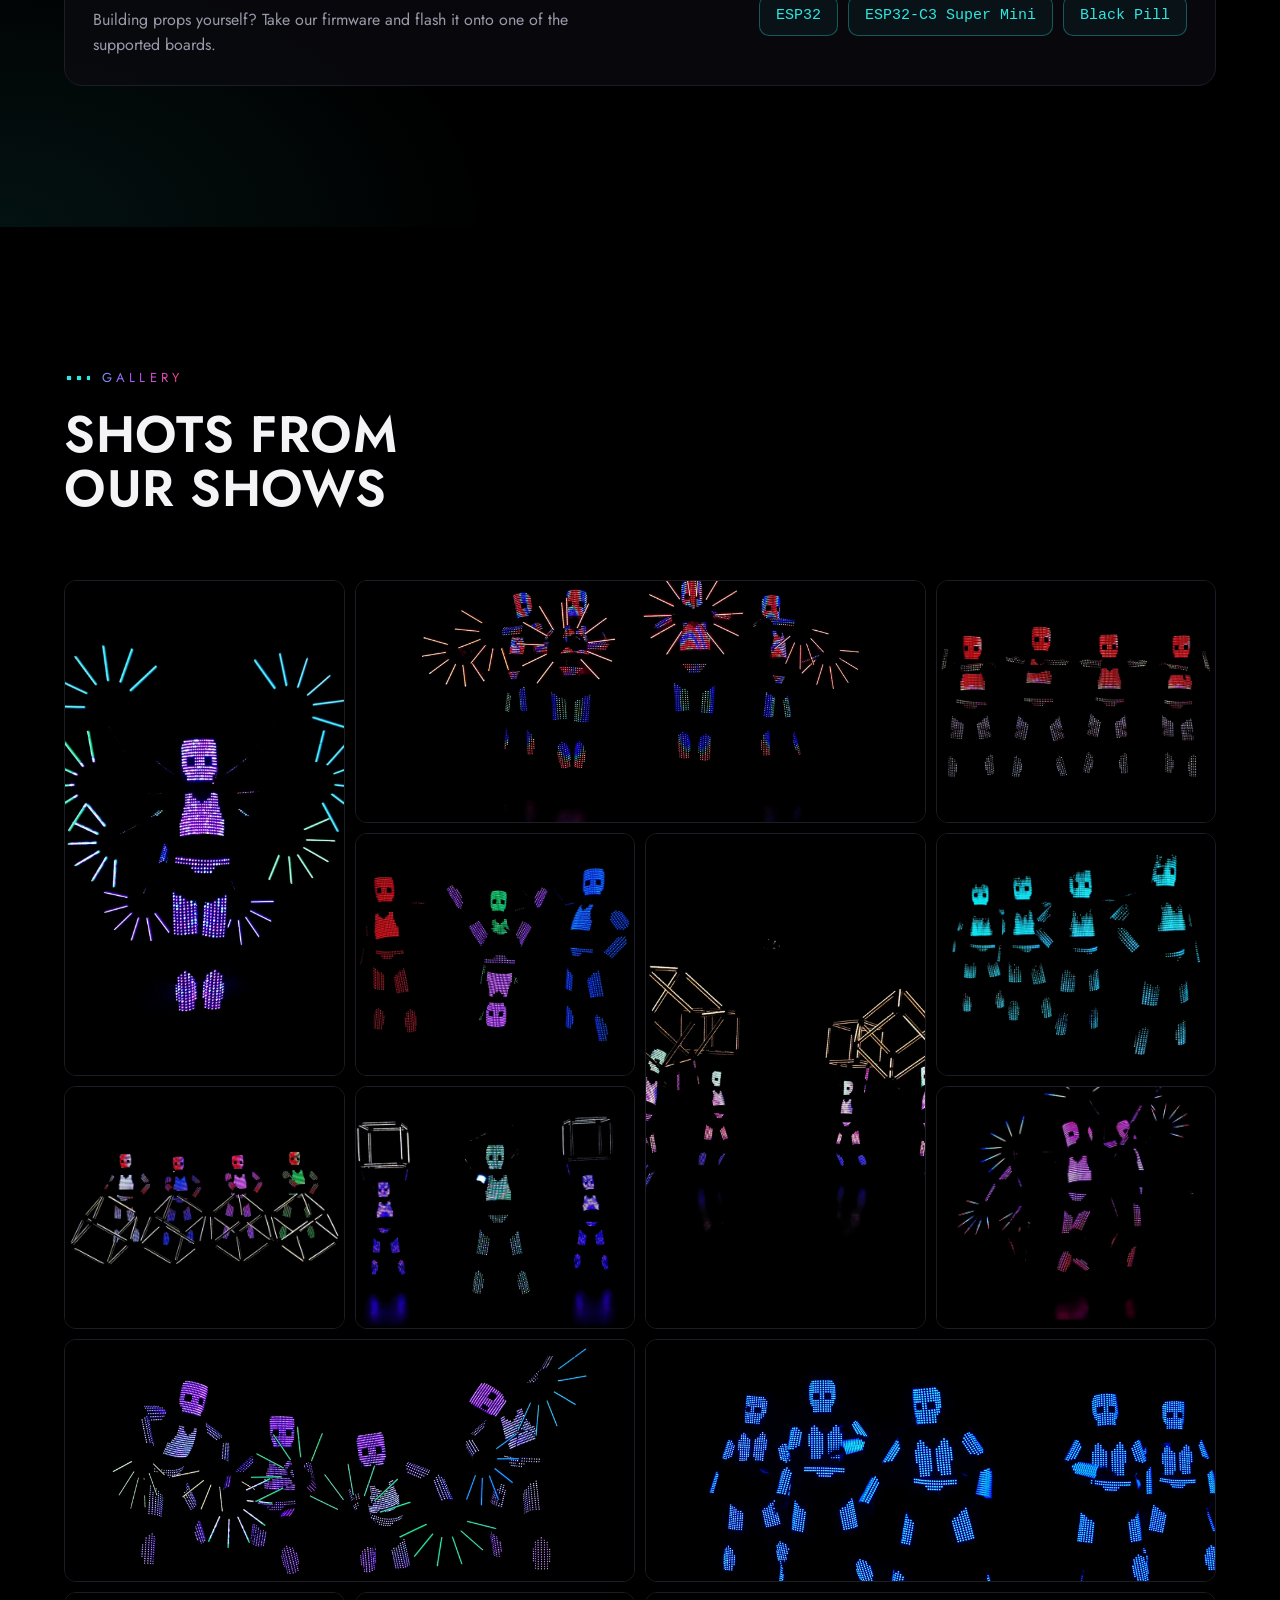
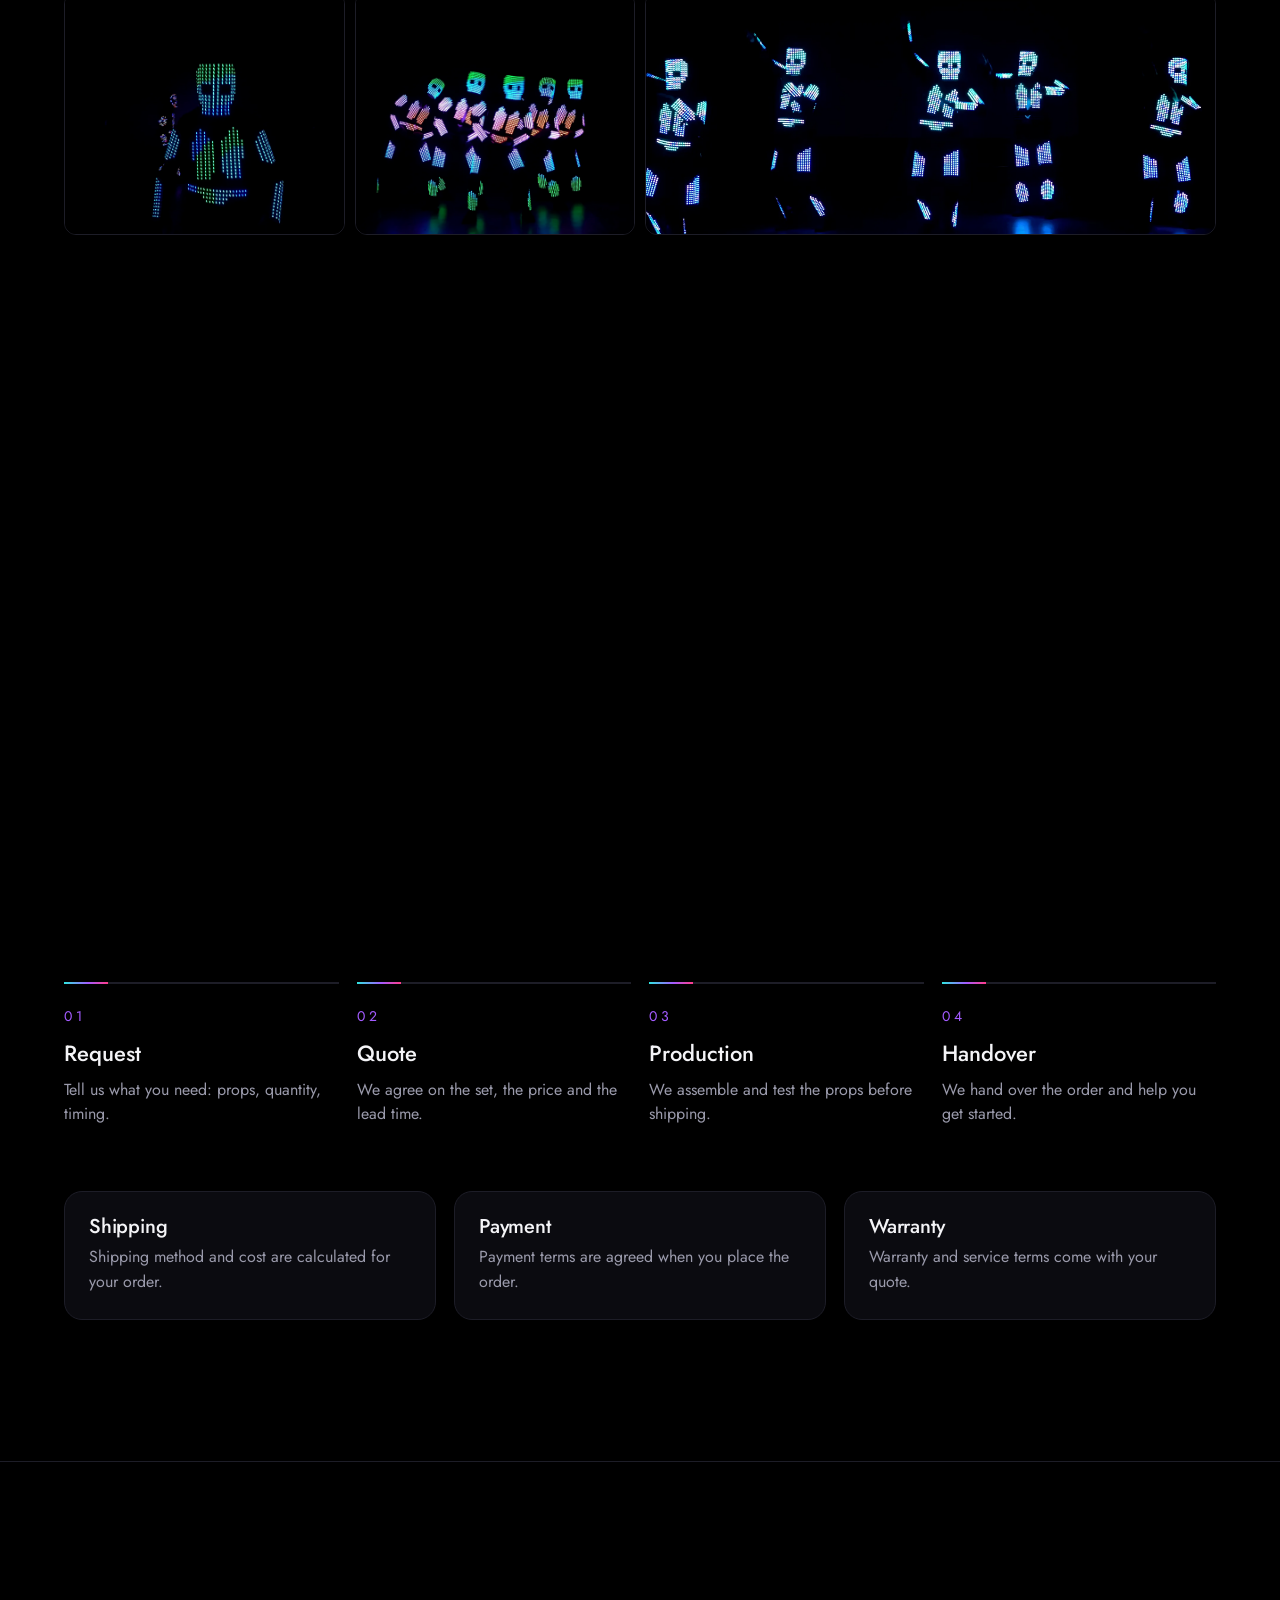
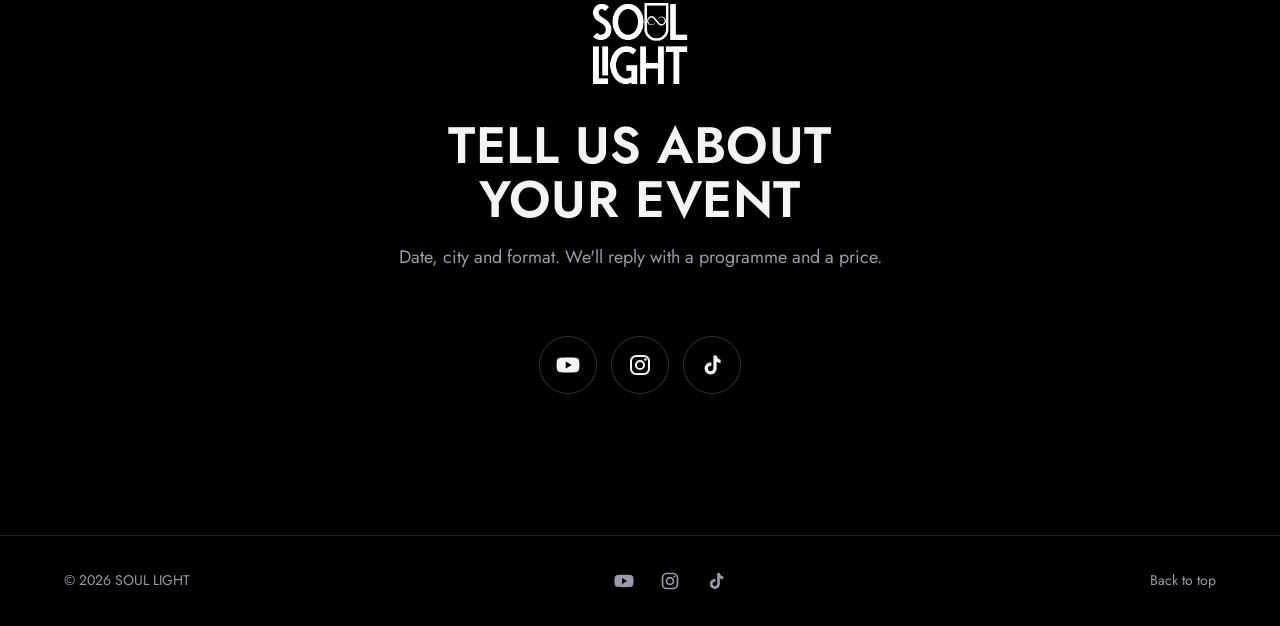
==== commit 703e5eed: "На первом экране только видео, без фотослайдов Co-Authored-By: Claude Fable 5.2 <noreply@anthropic.c" ====
--- a/index.html
+++ b/index.html
@@ -11,7 +11,7 @@
 <link rel="preconnect" href="https://fonts.gstatic.com" crossorigin>
 <link href="https://fonts.googleapis.com/css2?family=Jost:wght@300;400;500;600&display=swap" rel="stylesheet">
 <link rel="preload" as="image" href="assets/img/hero-fans.webp">
-<link rel="stylesheet" href="assets/style.css?v=202611130111">
+<link rel="stylesheet" href="assets/style.css?v=202611130117">
 </head>
 <body>
 
@@ -48,30 +48,6 @@
       </div>
     </div>
   </div>
-  <div class="slide">
-    <picture class="hero-bg"><img loading="lazy" src="assets/img/cubes-four.webp" alt="Артисты со светящимися кубами" width="1600" height="1201"></picture>
-    <div class="hero-text">
-      <p class="eyebrow">Световые кубы</p>
-      <h2 class="h1">Геометрия<br>из света</h2>
-      <p class="lead">Объёмные кубы со светодиодными рёбрами для вращений и построений.</p>
-      <div class="actions">
-        <a class="btn" href="product.html?id=cube">К товару</a>
-        <a class="btn btn-ghost" href="#show">О шоу</a>
-      </div>
-    </div>
-  </div>
-  <div class="slide">
-    <picture class="hero-bg"><img loading="lazy" src="assets/img/trio-rgb.webp" alt="Пиксельные костюмы трёх цветов" width="1600" height="1200"></picture>
-    <div class="hero-text">
-      <p class="eyebrow">Пиксельные костюмы</p>
-      <h2 class="h1">Костюм<br>как экран</h2>
-      <p class="lead">Шлем, жилет и накладки из светодиодных панелей. Цвет и анимация задаются для каждого пикселя.</p>
-      <div class="actions">
-        <a class="btn" href="product.html?id=costume">К товару</a>
-        <a class="btn btn-ghost" href="#tech">Технологии</a>
-      </div>
-    </div>
-  </div>
   <div class="hero-dots" id="heroDots" role="tablist" aria-label="Слайды"></div>
   <div class="pixels" aria-hidden="true"></div>
 </section>
@@ -257,8 +233,8 @@
   <button class="lb-nav lb-next" aria-label="Вперёд">›</button>
 </div>
 
-<script src="assets/i18n.js?v=202611130111" defer></script>
-<script src="assets/common.js?v=202611130111" defer></script>
-<script src="assets/app.js?v=202611130111" defer></script>
+<script src="assets/i18n.js?v=202611130117" defer></script>
+<script src="assets/common.js?v=202611130117" defer></script>
+<script src="assets/app.js?v=202611130117" defer></script>
 </body>
 </html>
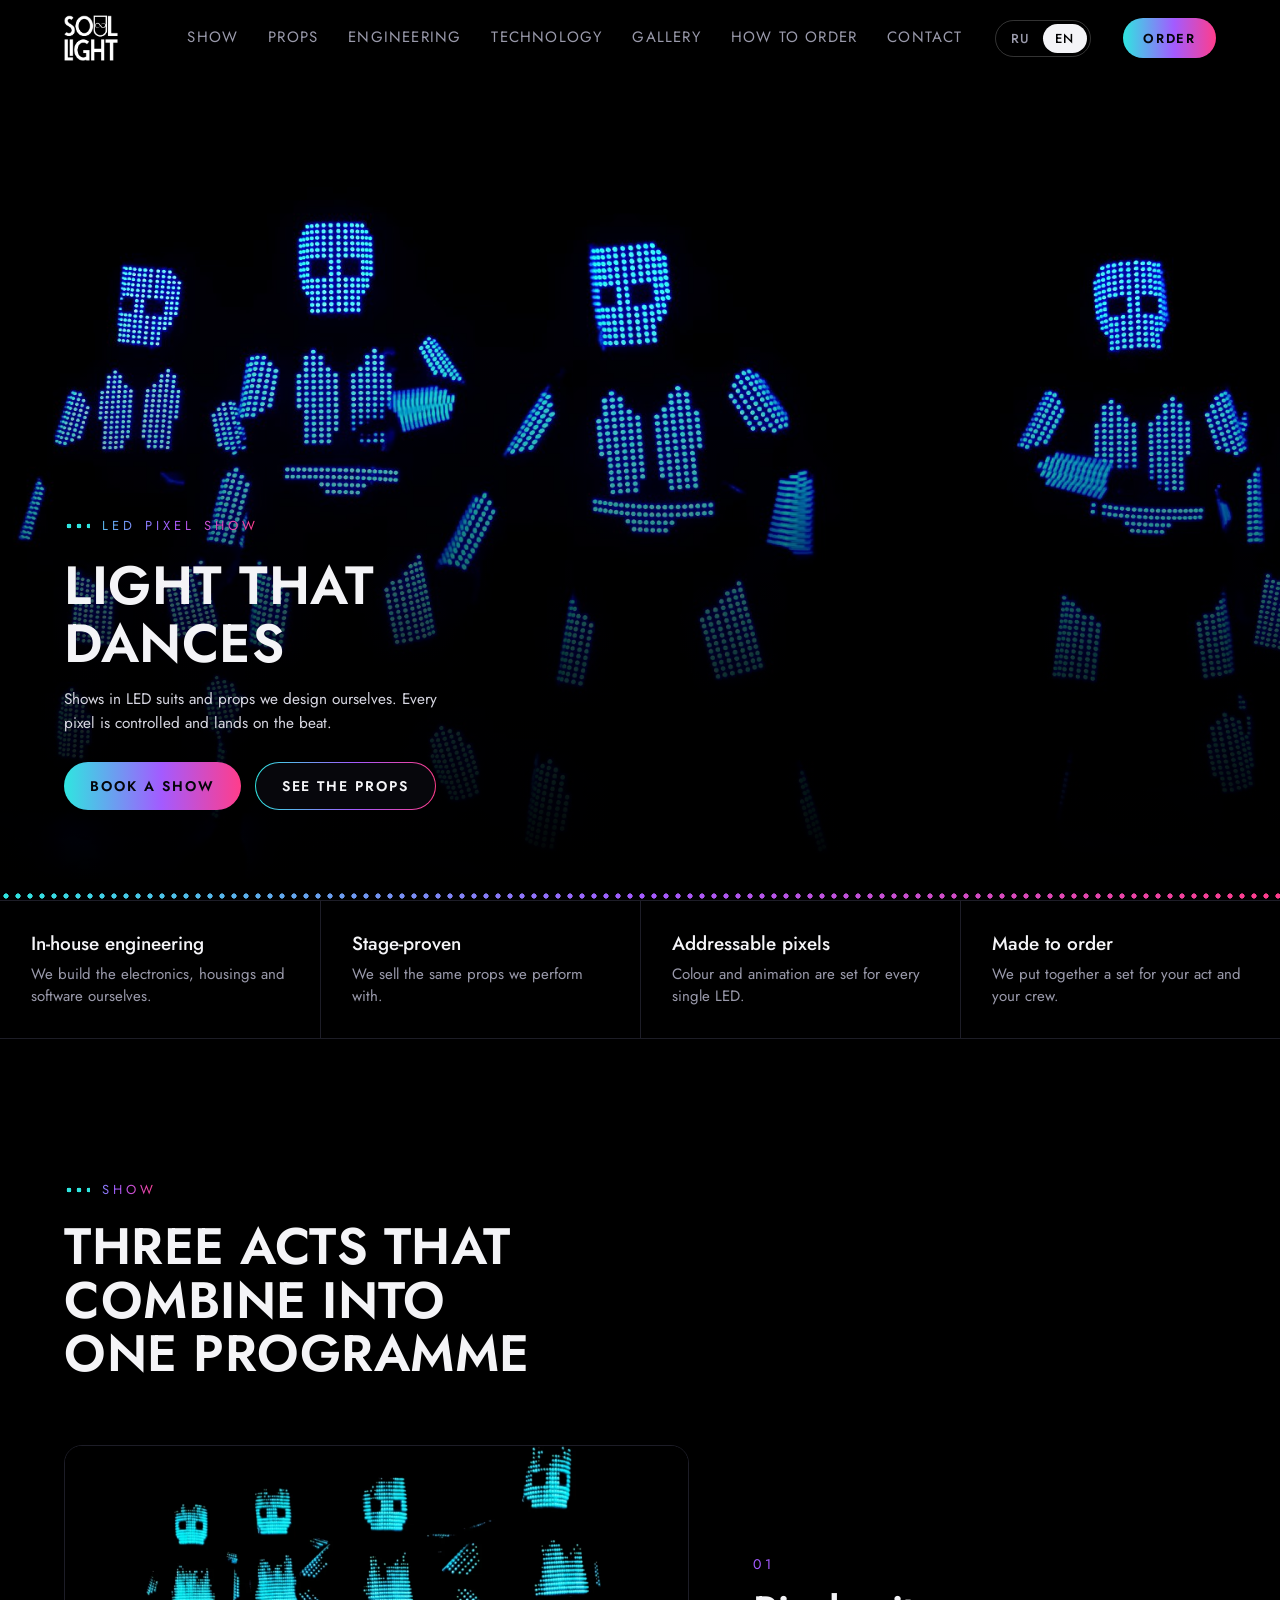
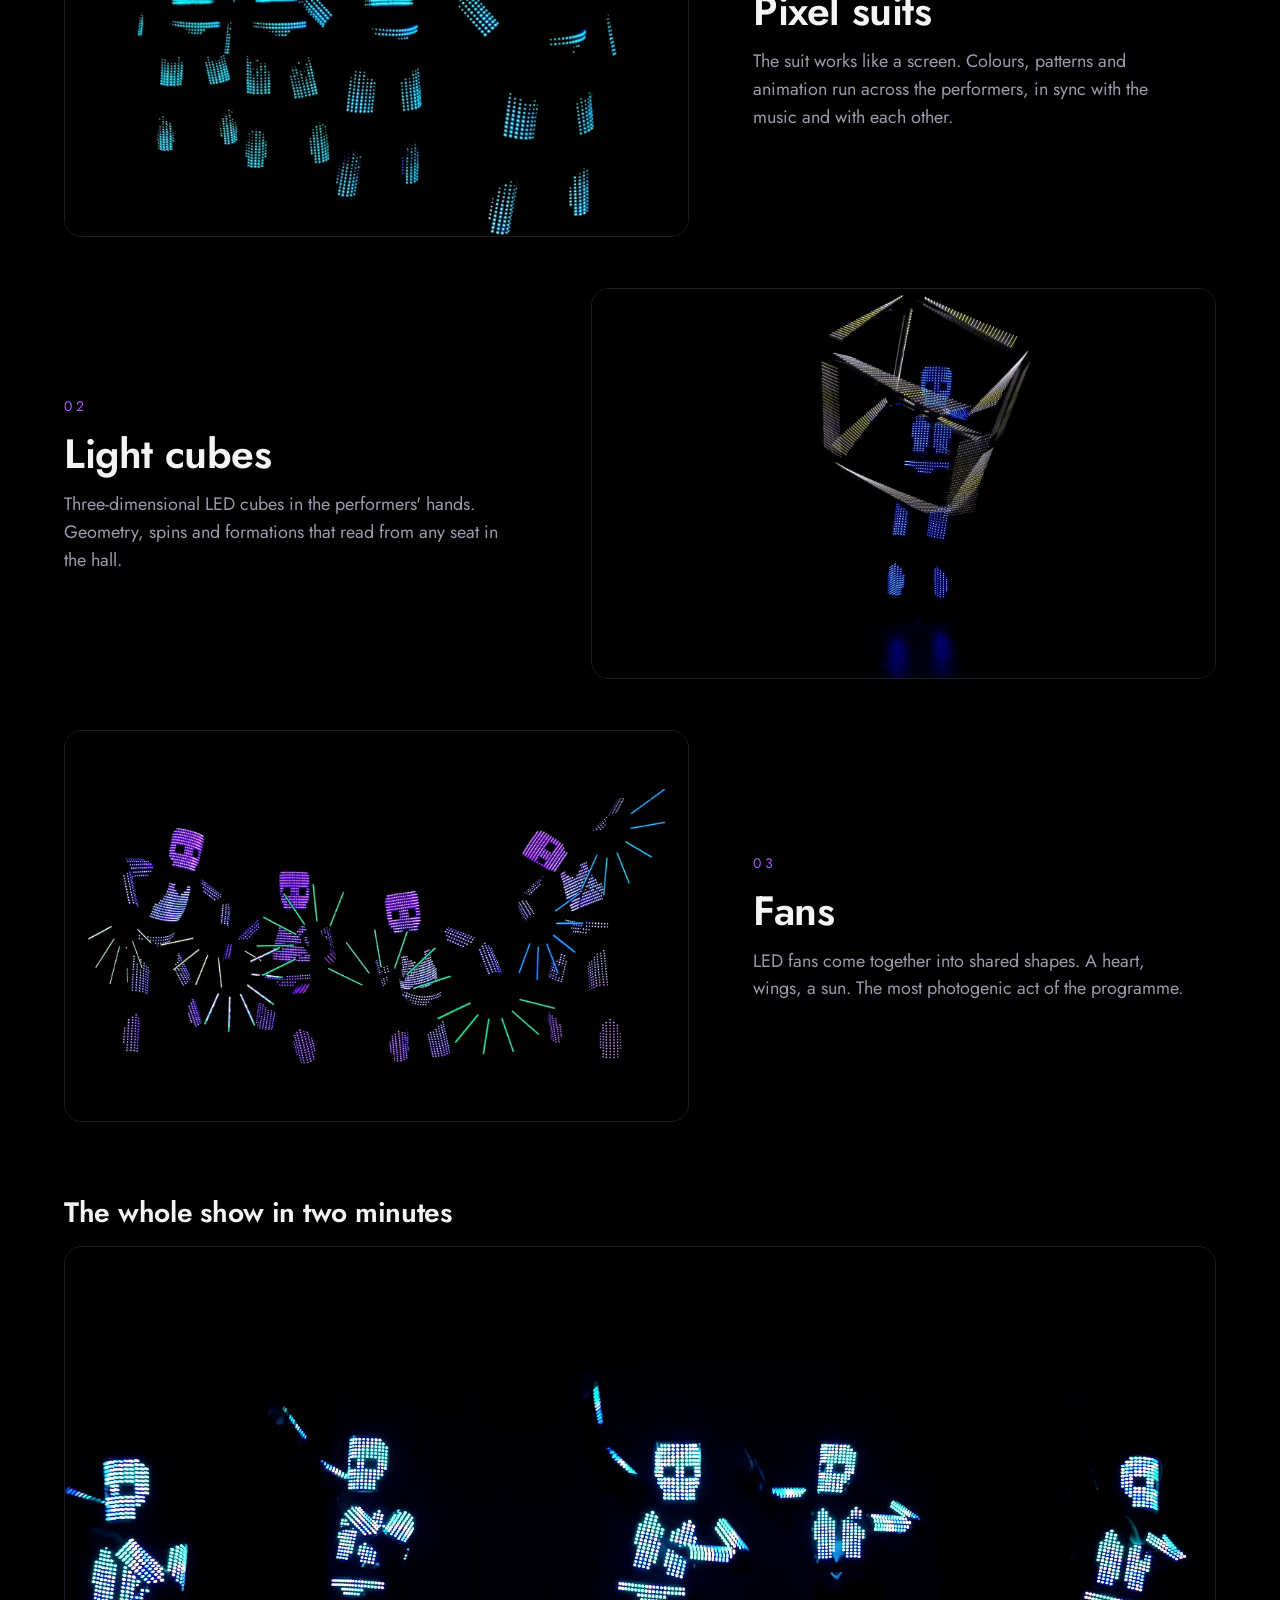
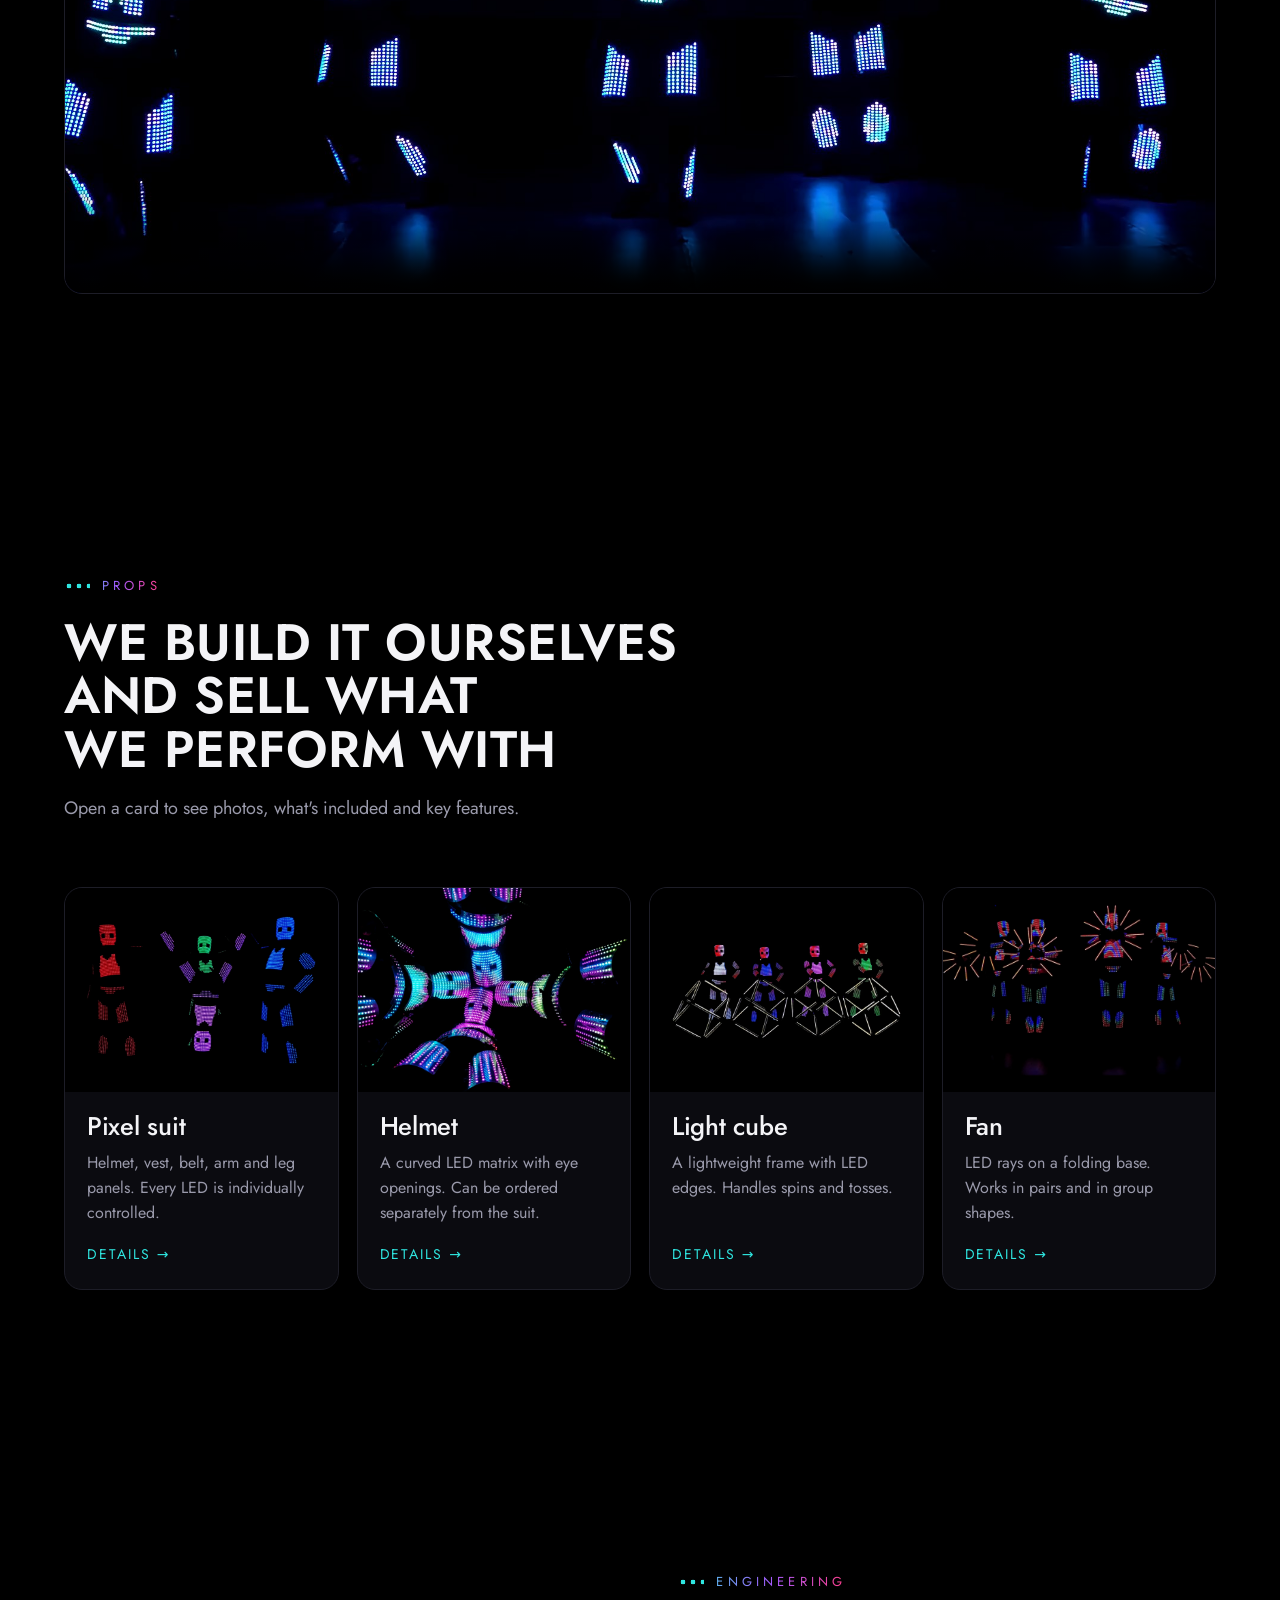
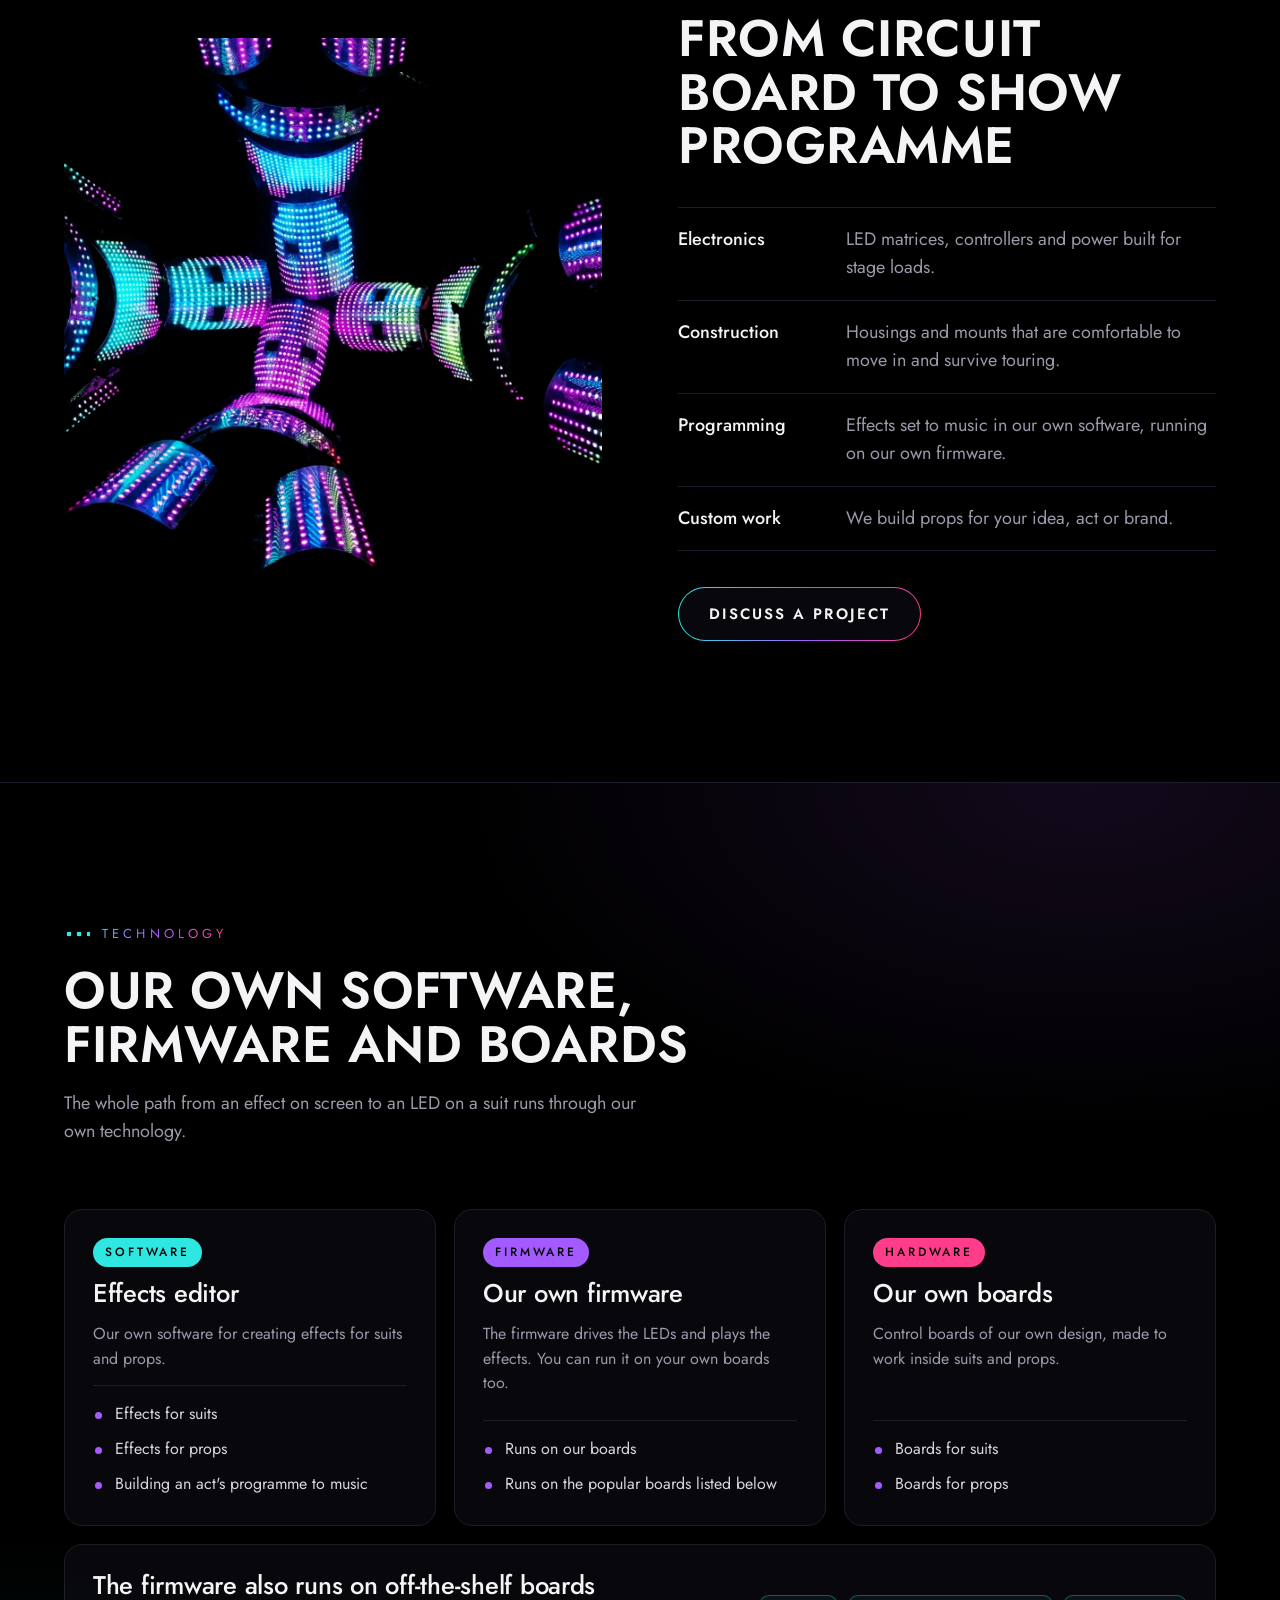
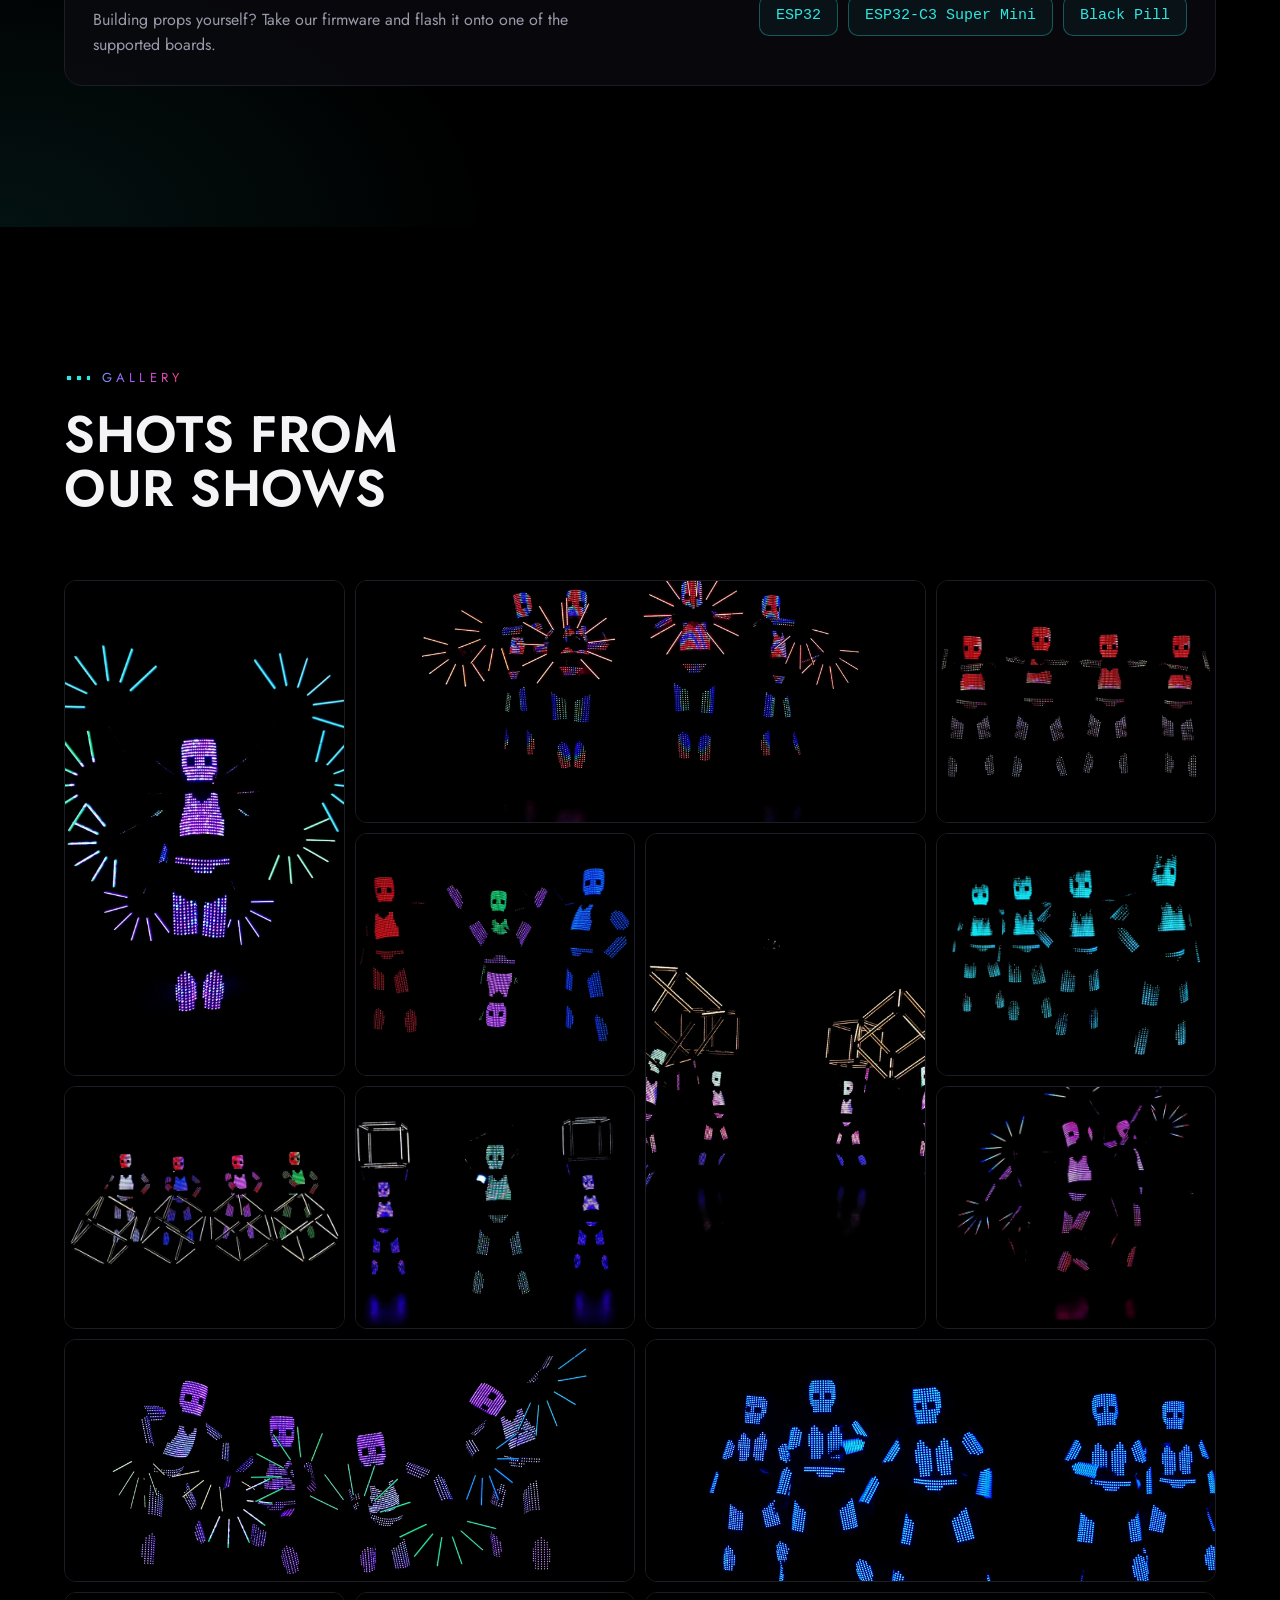
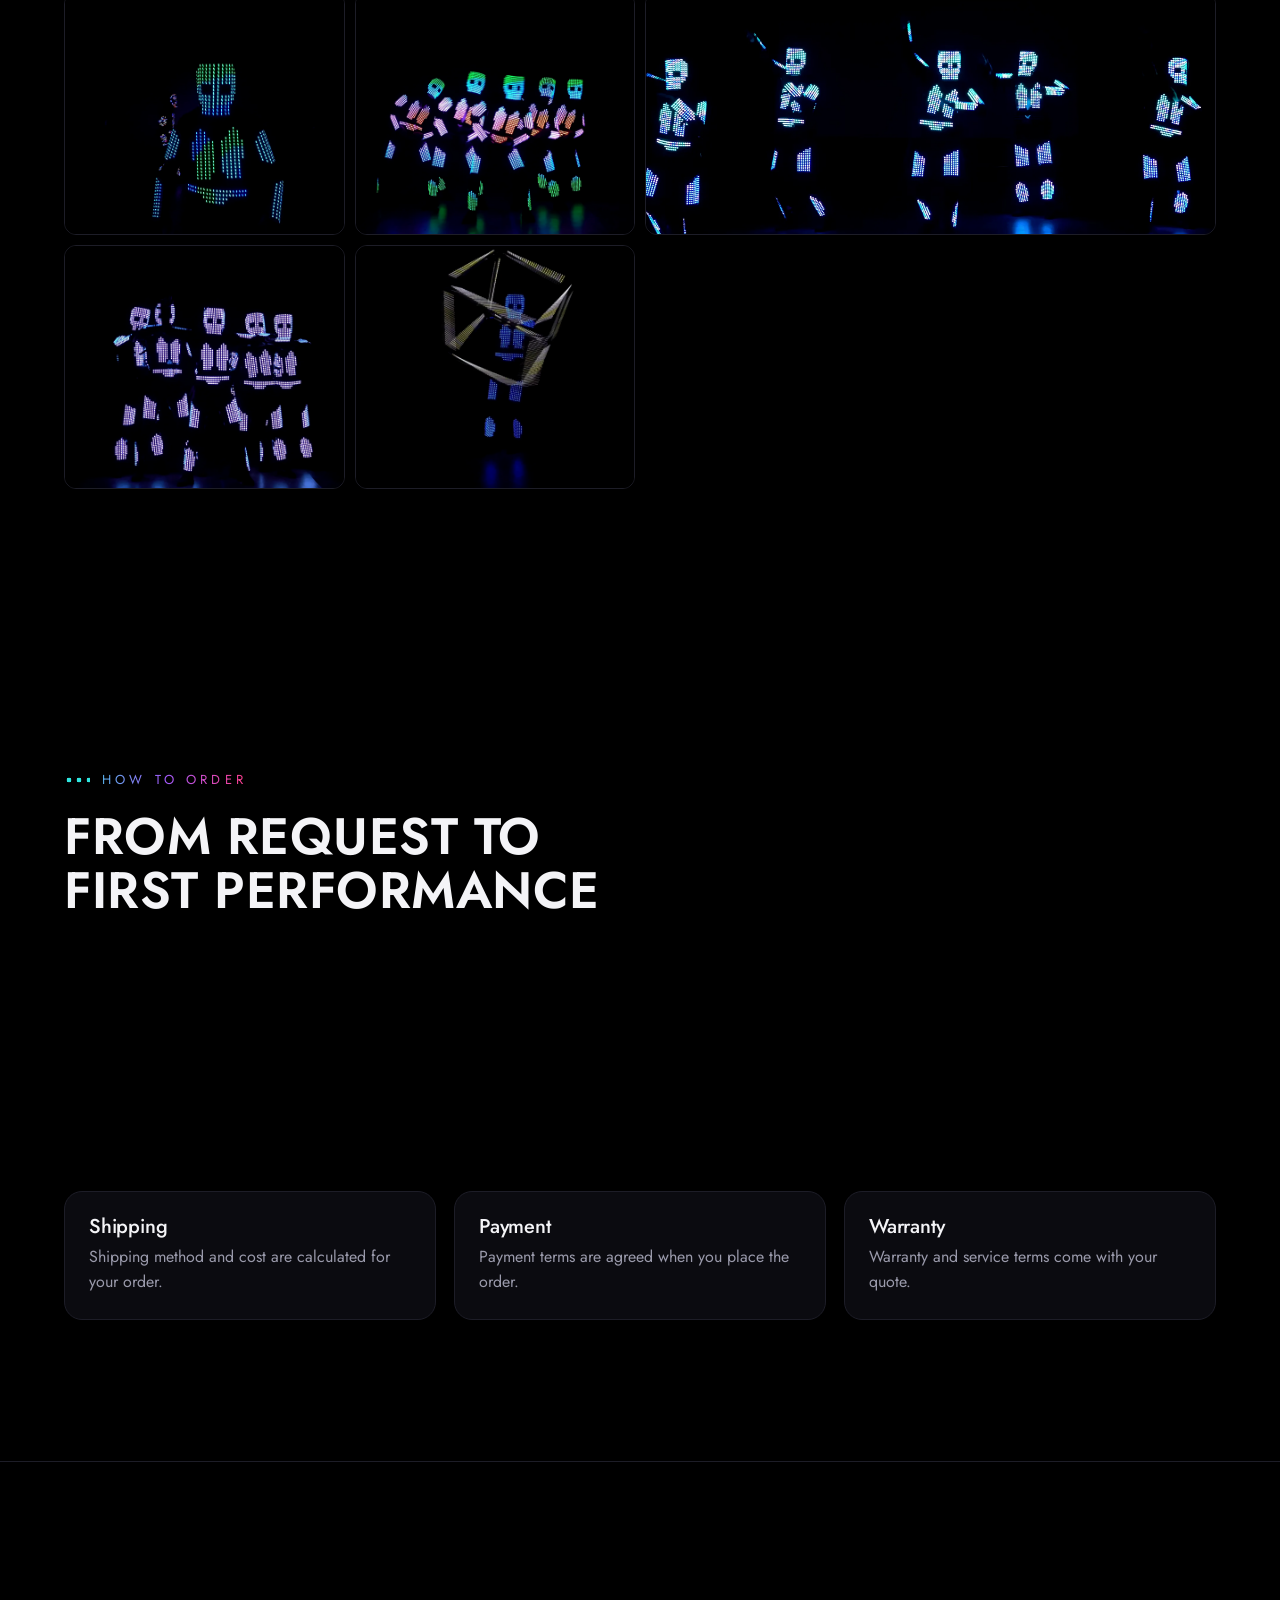
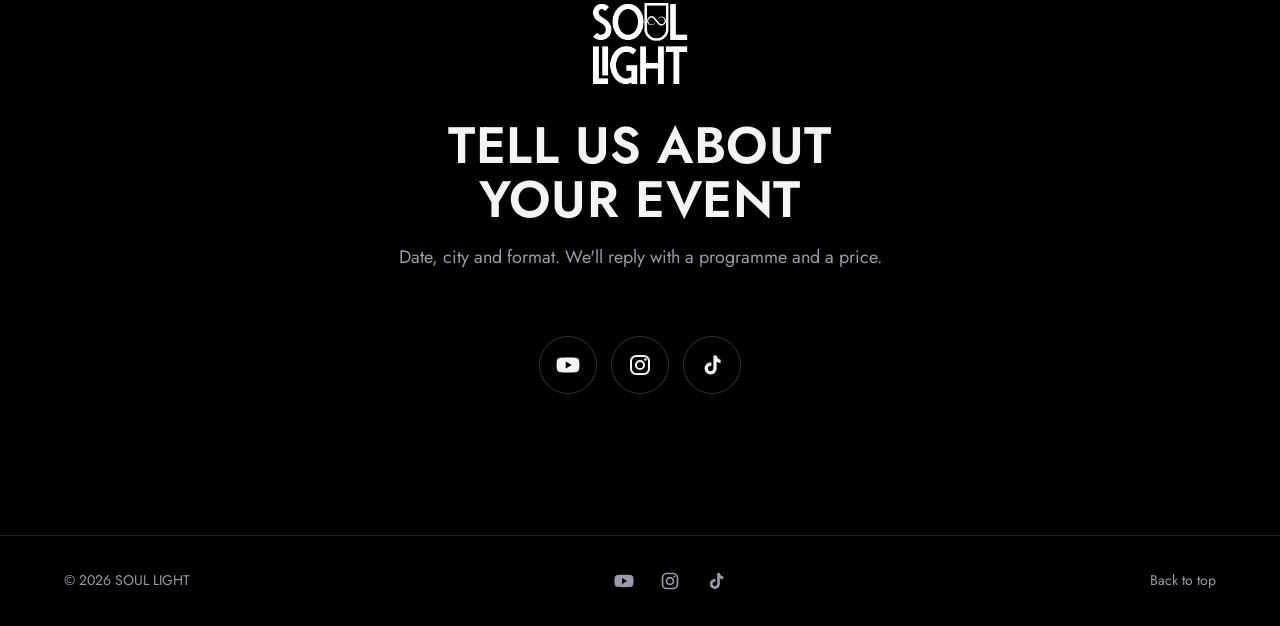
==== commit 8b3b5a40: "Видео с кубом в блоке «Световые кубы», чередуется с фото Co-Authored-By: Claude Fable 5.2 <noreply@a" ====
--- a/index.html
+++ b/index.html
@@ -11,7 +11,7 @@
 <link rel="preconnect" href="https://fonts.gstatic.com" crossorigin>
 <link href="https://fonts.googleapis.com/css2?family=Jost:wght@300;400;500;600&display=swap" rel="stylesheet">
 <link rel="preload" as="image" href="assets/img/hero-fans.webp">
-<link rel="stylesheet" href="assets/style.css?v=202611130117">
+<link rel="stylesheet" href="assets/style.css?v=202611130121">
 </head>
 <body>
 
@@ -75,7 +75,7 @@
       </div>
     </article>
     <article class="show">
-      <picture><source srcset="assets/img/cubes-four.webp" type="image/webp"><img loading="lazy" src="assets/img/cubes-four.jpg" alt="Артисты со светящимися кубами" width="1600" height="1201"></picture>
+      <picture class="has-clip"><source srcset="assets/img/cubes-four.webp" type="image/webp"><img loading="lazy" src="assets/img/cubes-four.jpg" alt="Артисты со светящимися кубами" width="1600" height="1201"><video class="clip" muted playsinline preload="none" poster="assets/img/v-cube.jpg" data-photo="5000" aria-label="Артист вращает световой куб"><source src="assets/video/cube.mp4" type="video/mp4"></video></picture>
       <div class="show-body">
         <span class="num">02</span>
         <h3>Световые кубы</h3>
@@ -233,8 +233,8 @@
   <button class="lb-nav lb-next" aria-label="Вперёд">›</button>
 </div>
 
-<script src="assets/i18n.js?v=202611130117" defer></script>
-<script src="assets/common.js?v=202611130117" defer></script>
-<script src="assets/app.js?v=202611130117" defer></script>
+<script src="assets/i18n.js?v=202611130121" defer></script>
+<script src="assets/common.js?v=202611130121" defer></script>
+<script src="assets/app.js?v=202611130121" defer></script>
 </body>
 </html>
--- a/assets/style.css
+++ b/assets/style.css
@@ -366,3 +366,8 @@
 .reel { margin-top: clamp(40px, 6vw, 80px); }
 .reel h3 { font-size: clamp(22px, 2.2vw, 30px); font-weight: 600; margin-bottom: 18px; }
 .video video { display: block; width: 100%; height: 100%; object-fit: cover; background: #000; }
+
+/* ===== clip over a photo ===== */
+.show picture.has-clip { position: relative; display: block; }
+.show video.clip { position: absolute; inset: 0; width: 100%; height: 100%; object-fit: cover; background: #000; opacity: 1; transition: opacity .9s ease; }
+.show video.clip.off { opacity: 0; }
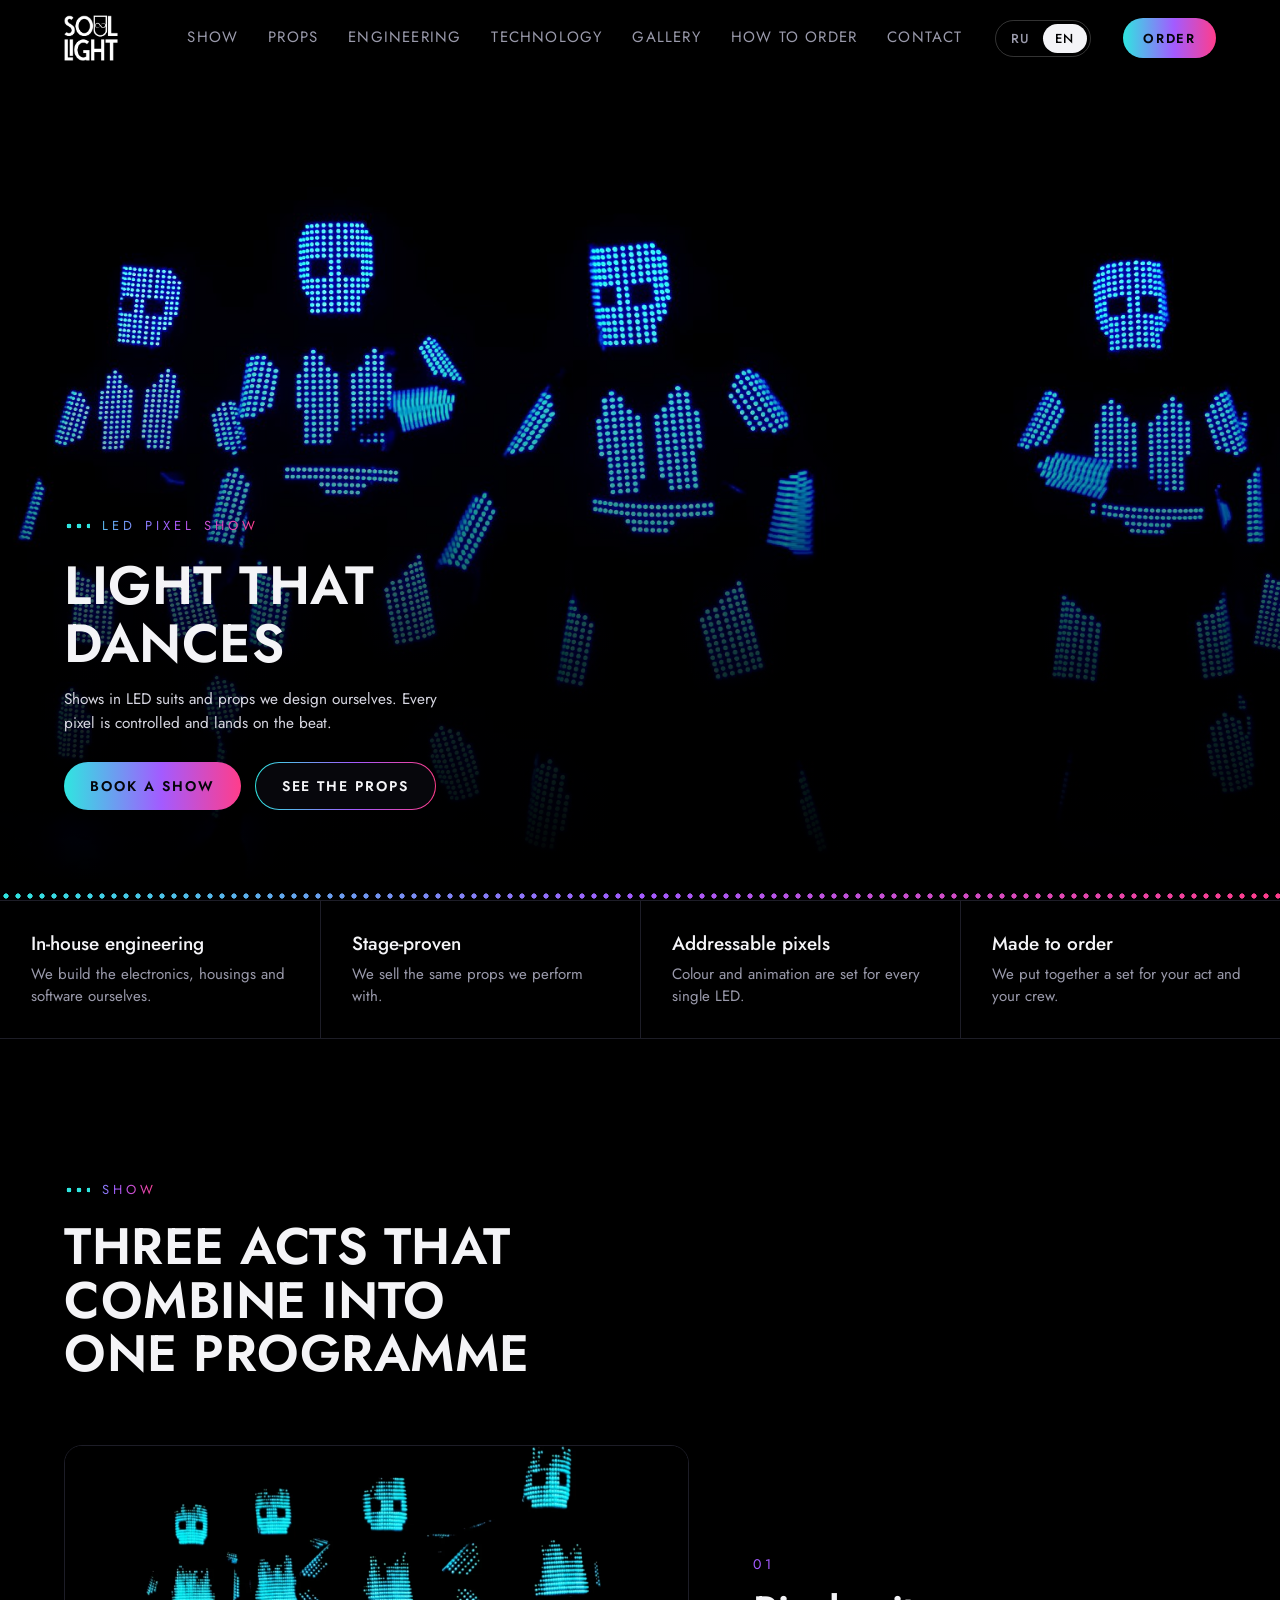
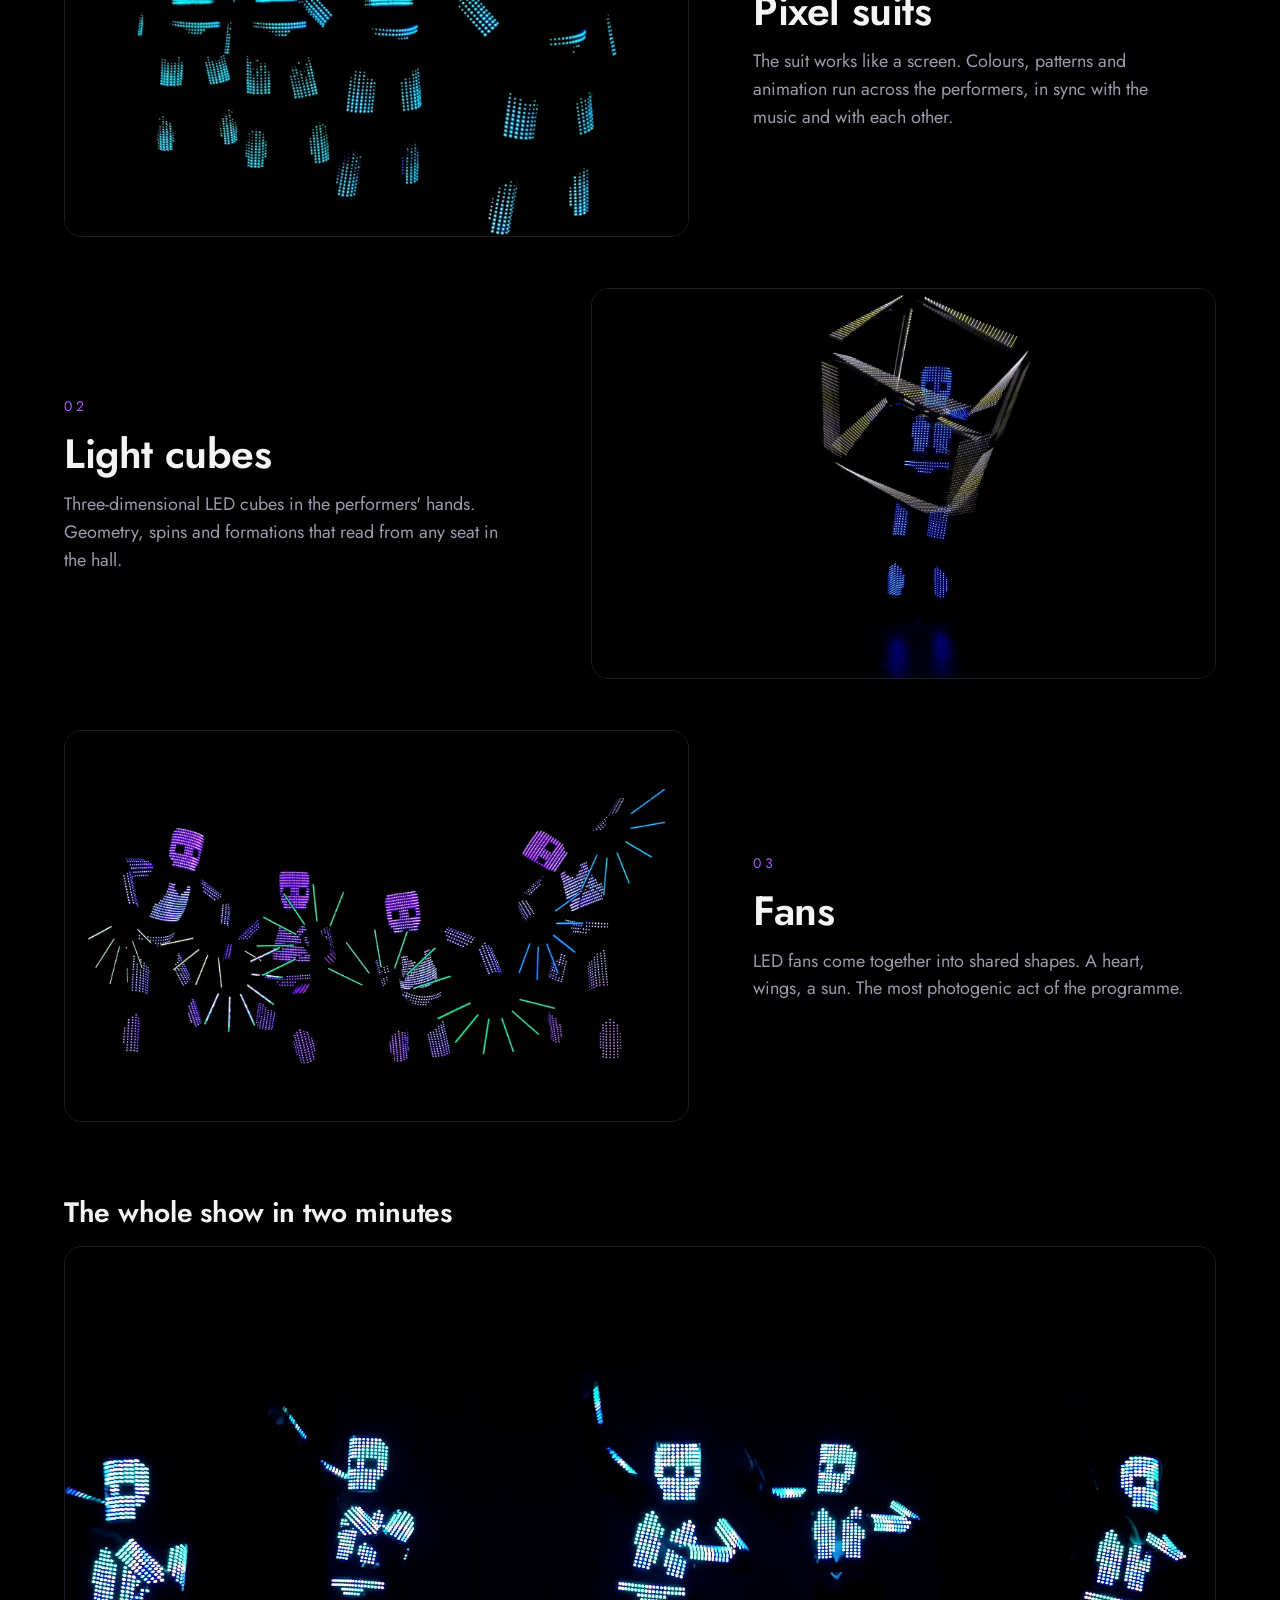
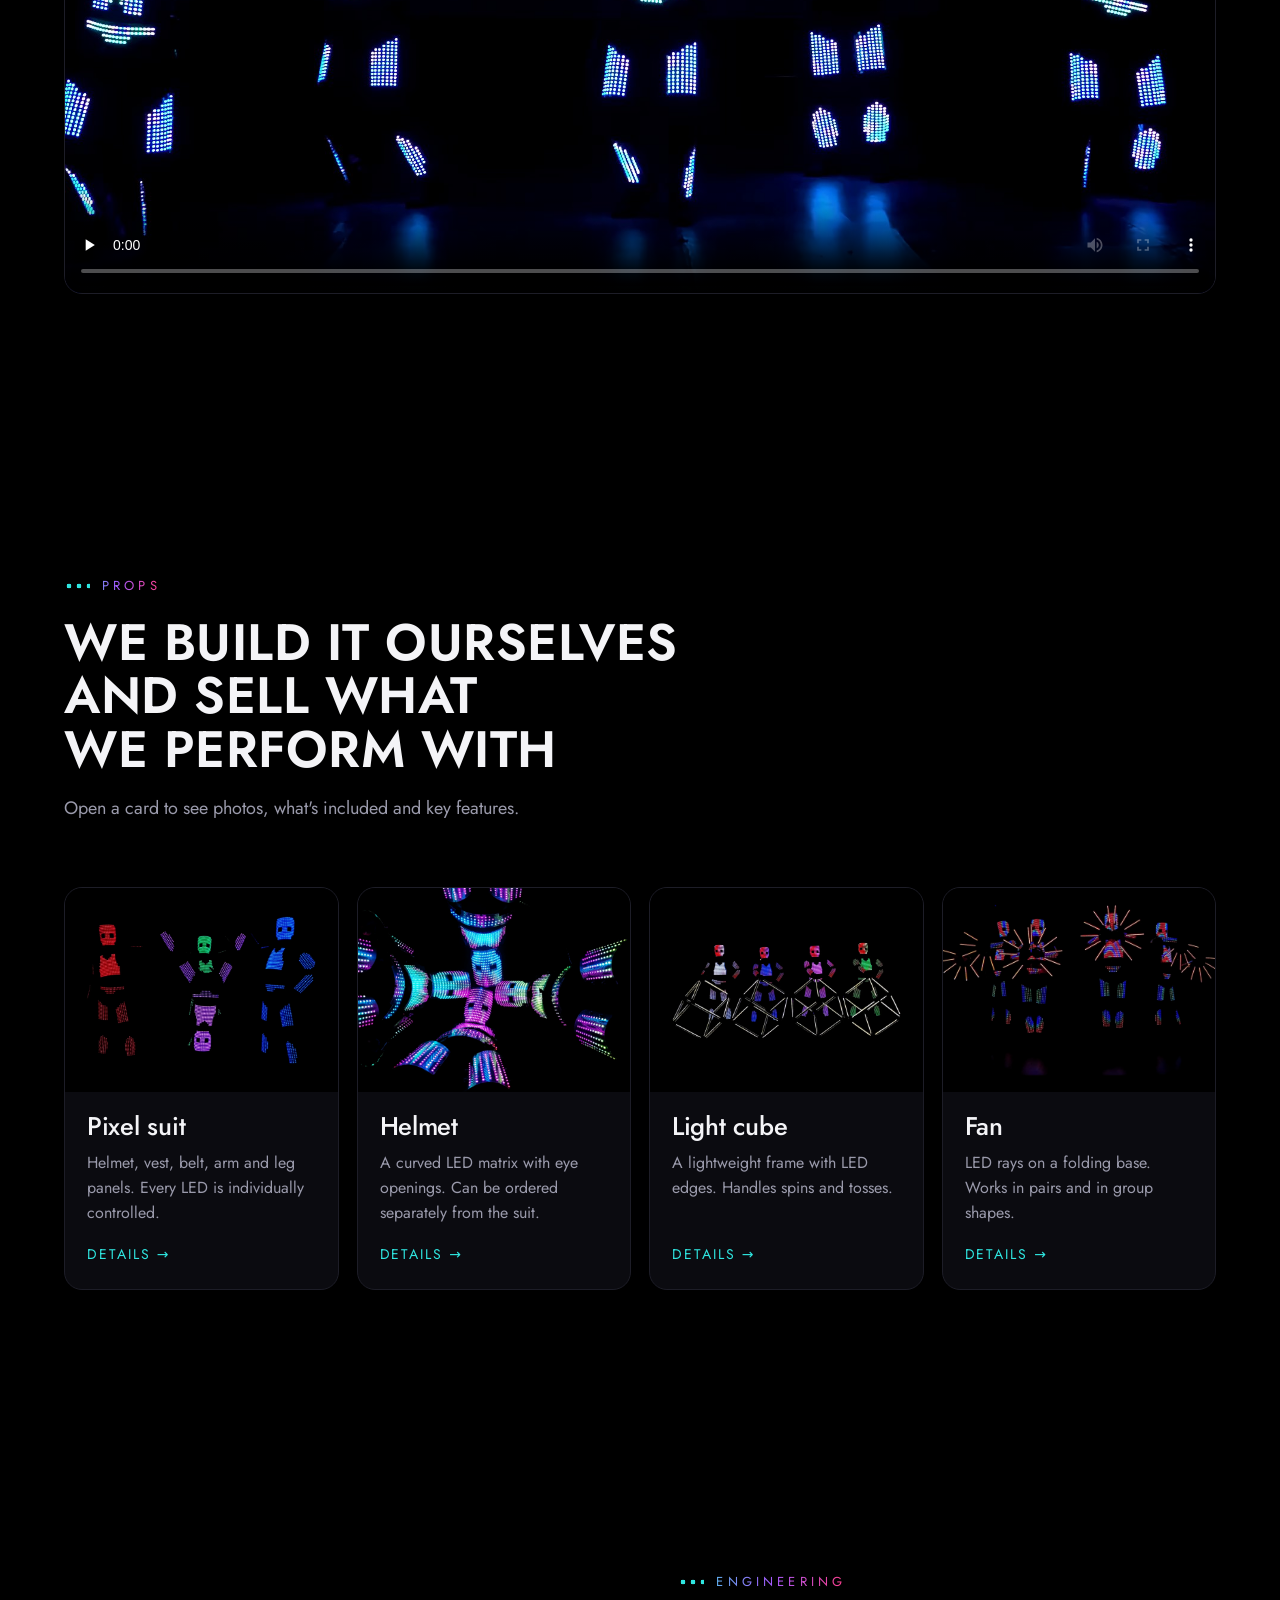
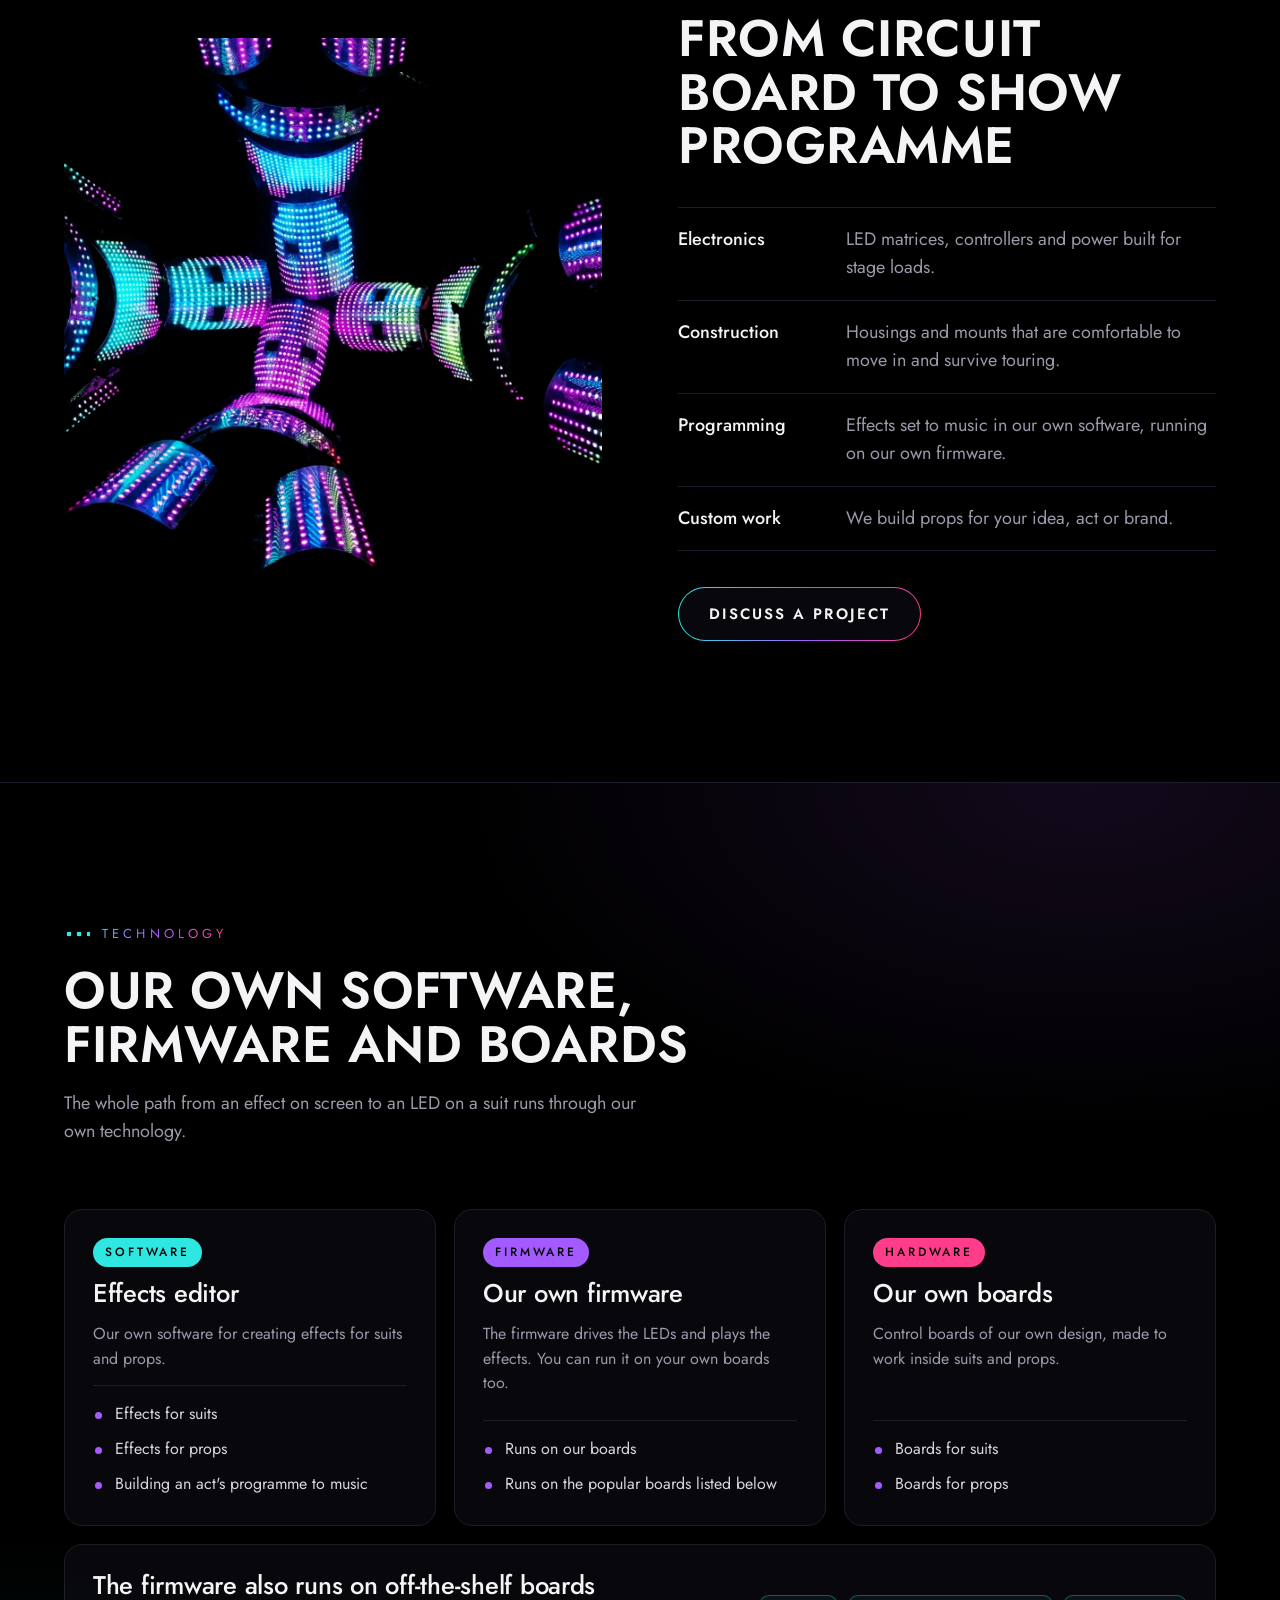
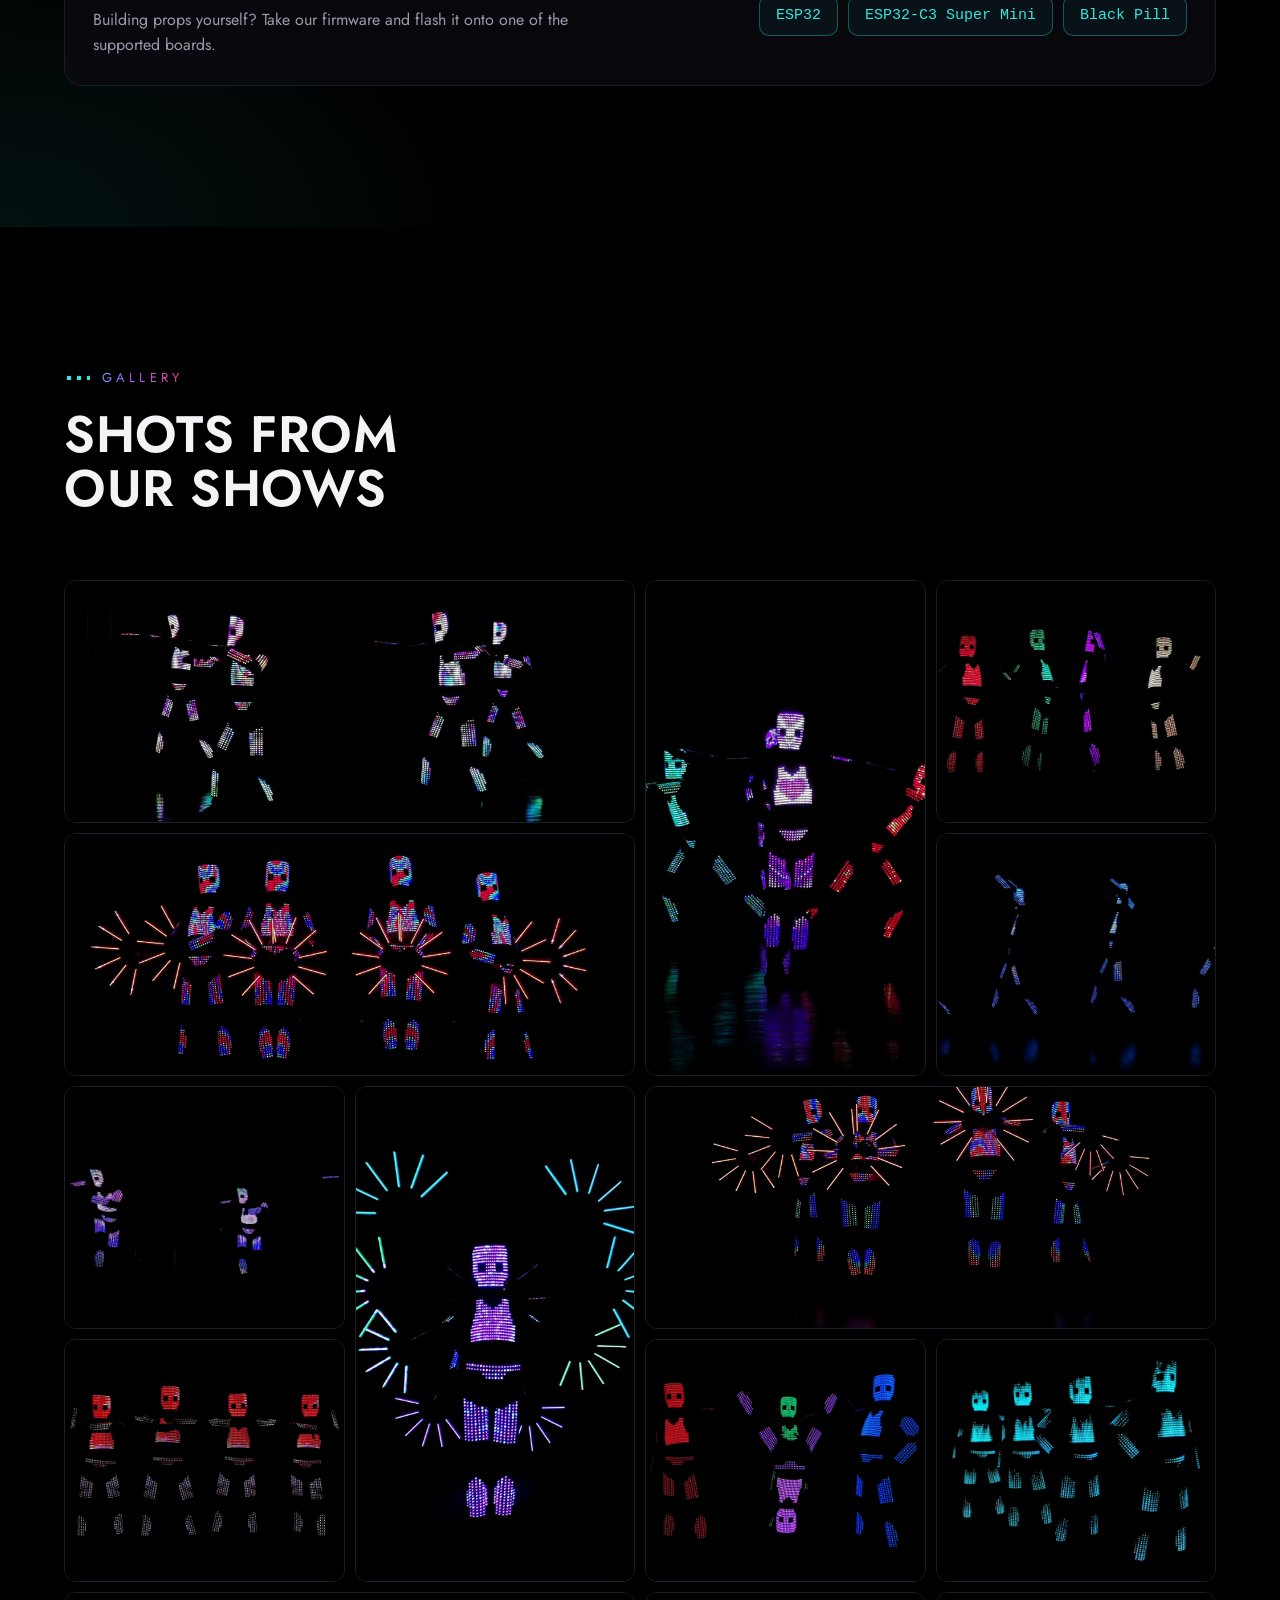
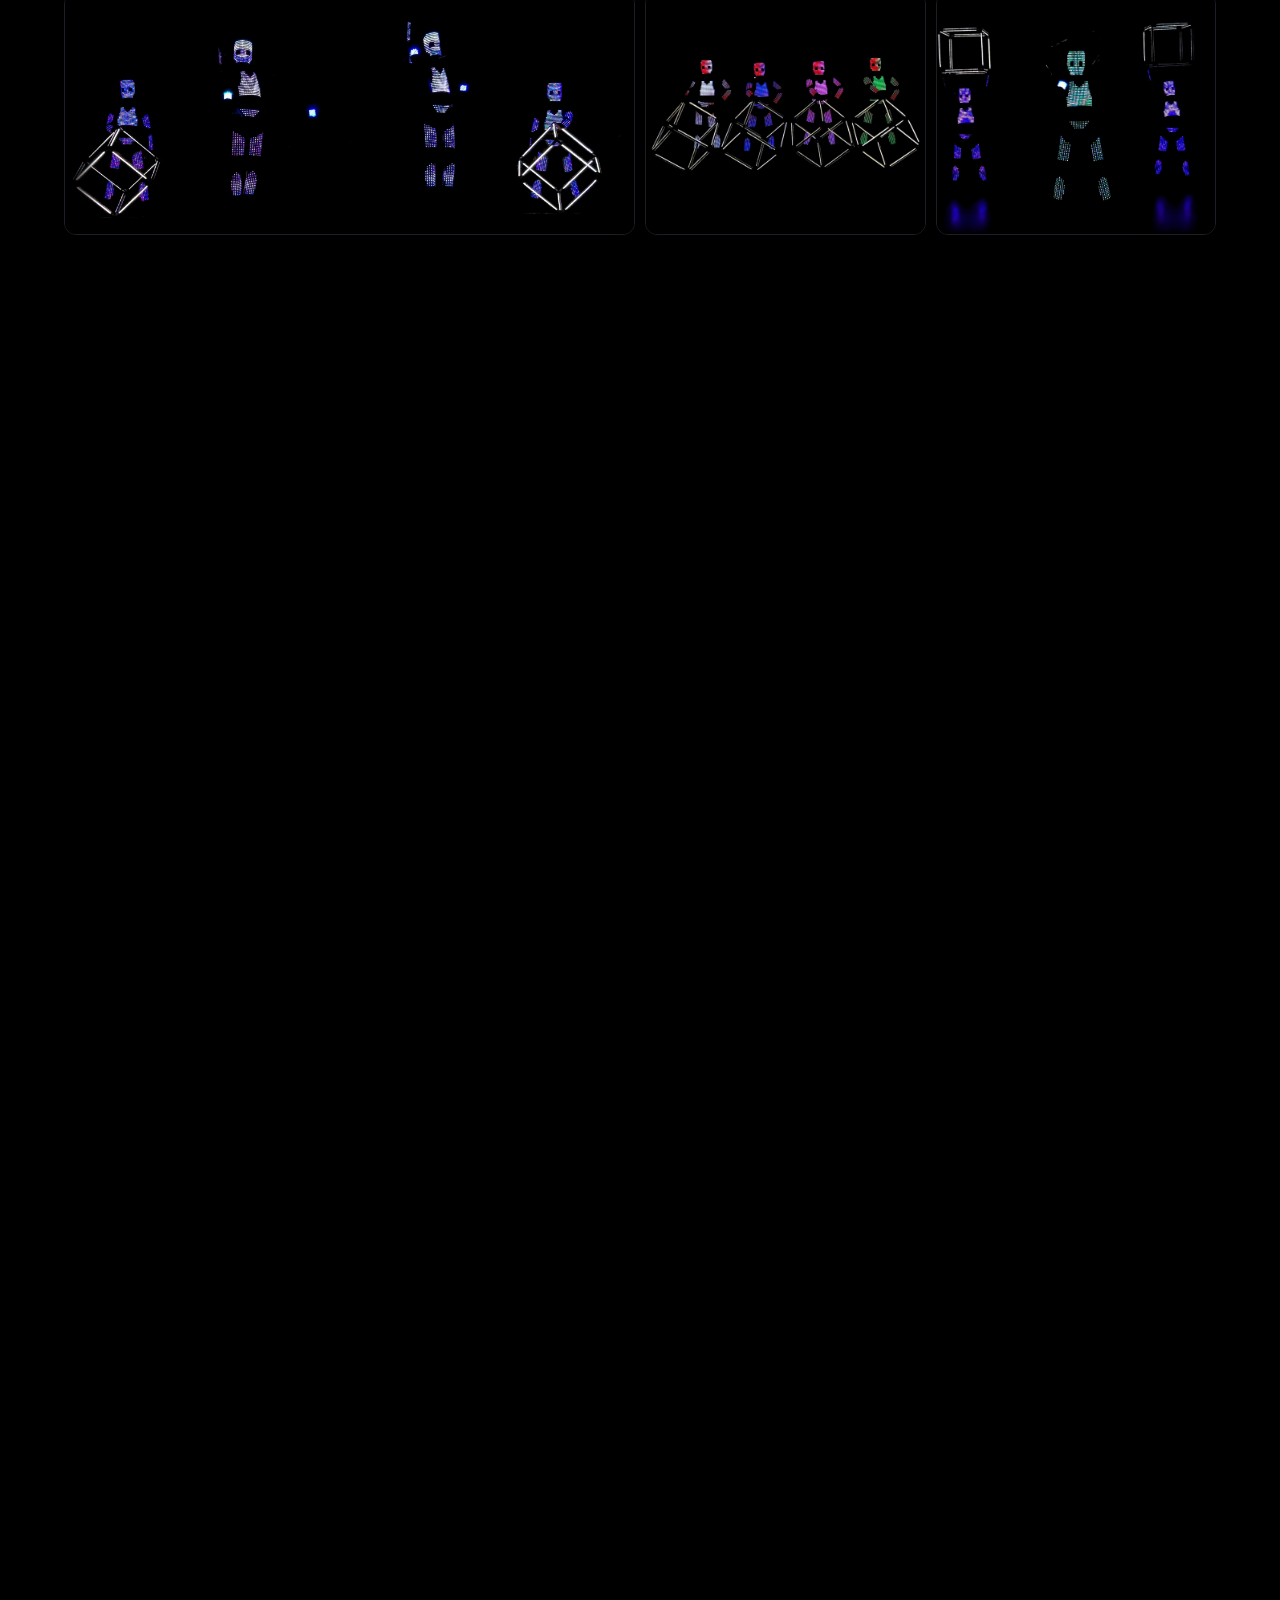
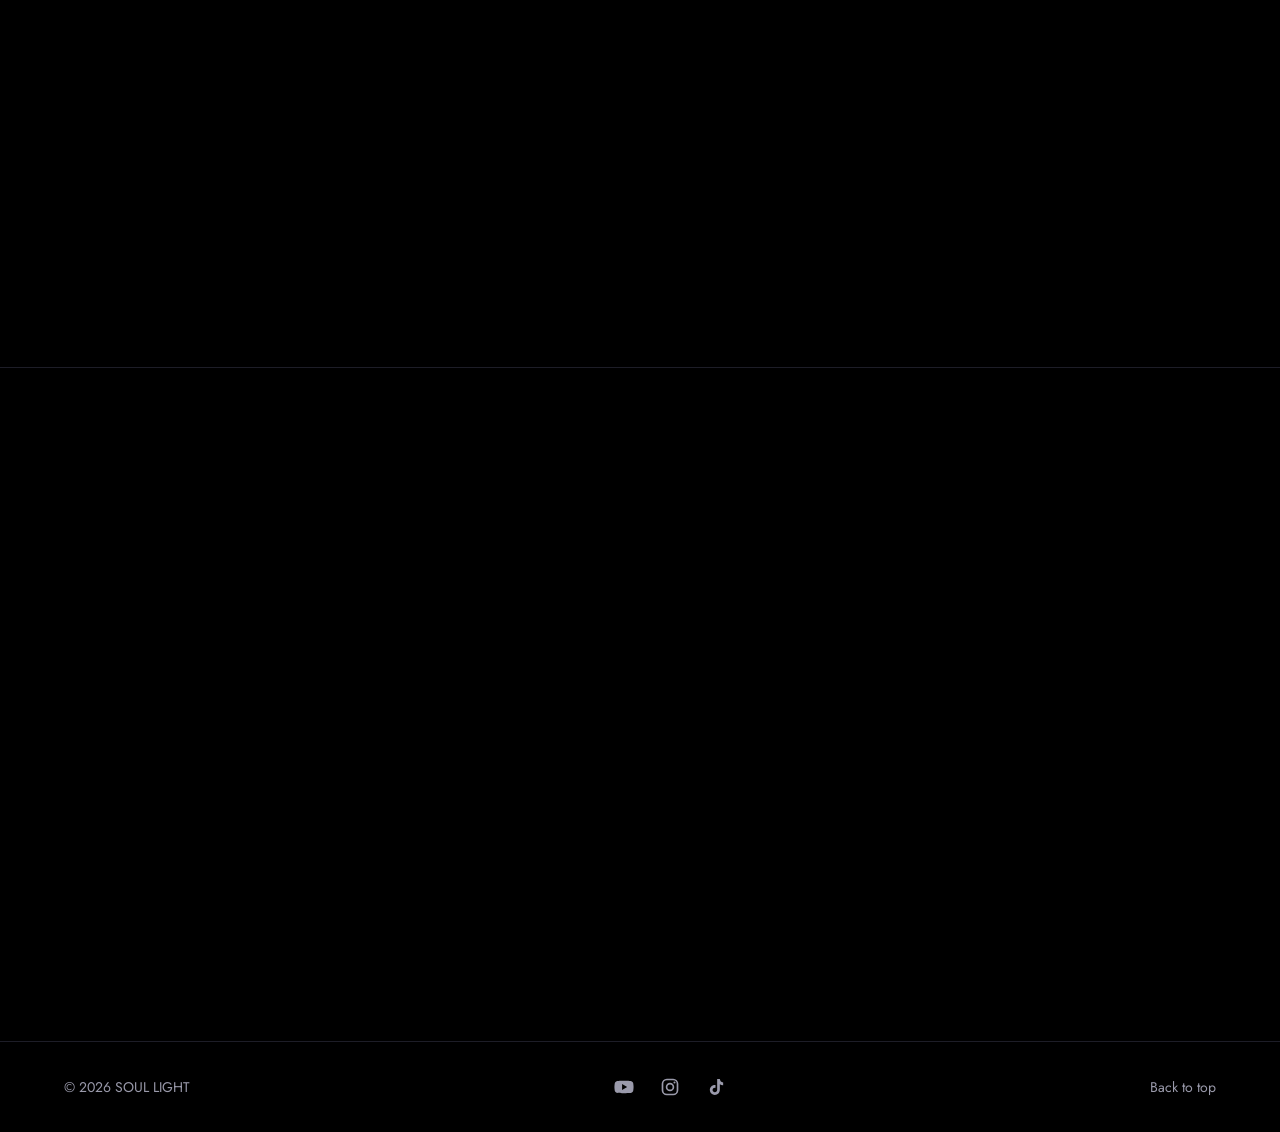
==== commit 3eb5b1ed: "Новые фото в галерее и товарах, замена двух слабых кадров Co-Authored-By: Claude Fable 5.2 <noreply@" ====
--- a/index.html
+++ b/index.html
@@ -11,7 +11,7 @@
 <link rel="preconnect" href="https://fonts.gstatic.com" crossorigin>
 <link href="https://fonts.googleapis.com/css2?family=Jost:wght@300;400;500;600&display=swap" rel="stylesheet">
 <link rel="preload" as="image" href="assets/img/hero-fans.webp">
-<link rel="stylesheet" href="assets/style.css?v=202611130121">
+<link rel="stylesheet" href="assets/style.css?v=202611131921">
 </head>
 <body>
 
@@ -233,8 +233,8 @@
   <button class="lb-nav lb-next" aria-label="Вперёд">›</button>
 </div>
 
-<script src="assets/i18n.js?v=202611130121" defer></script>
-<script src="assets/common.js?v=202611130121" defer></script>
-<script src="assets/app.js?v=202611130121" defer></script>
+<script src="assets/i18n.js?v=202611131921" defer></script>
+<script src="assets/common.js?v=202611131921" defer></script>
+<script src="assets/app.js?v=202611131921" defer></script>
 </body>
 </html>
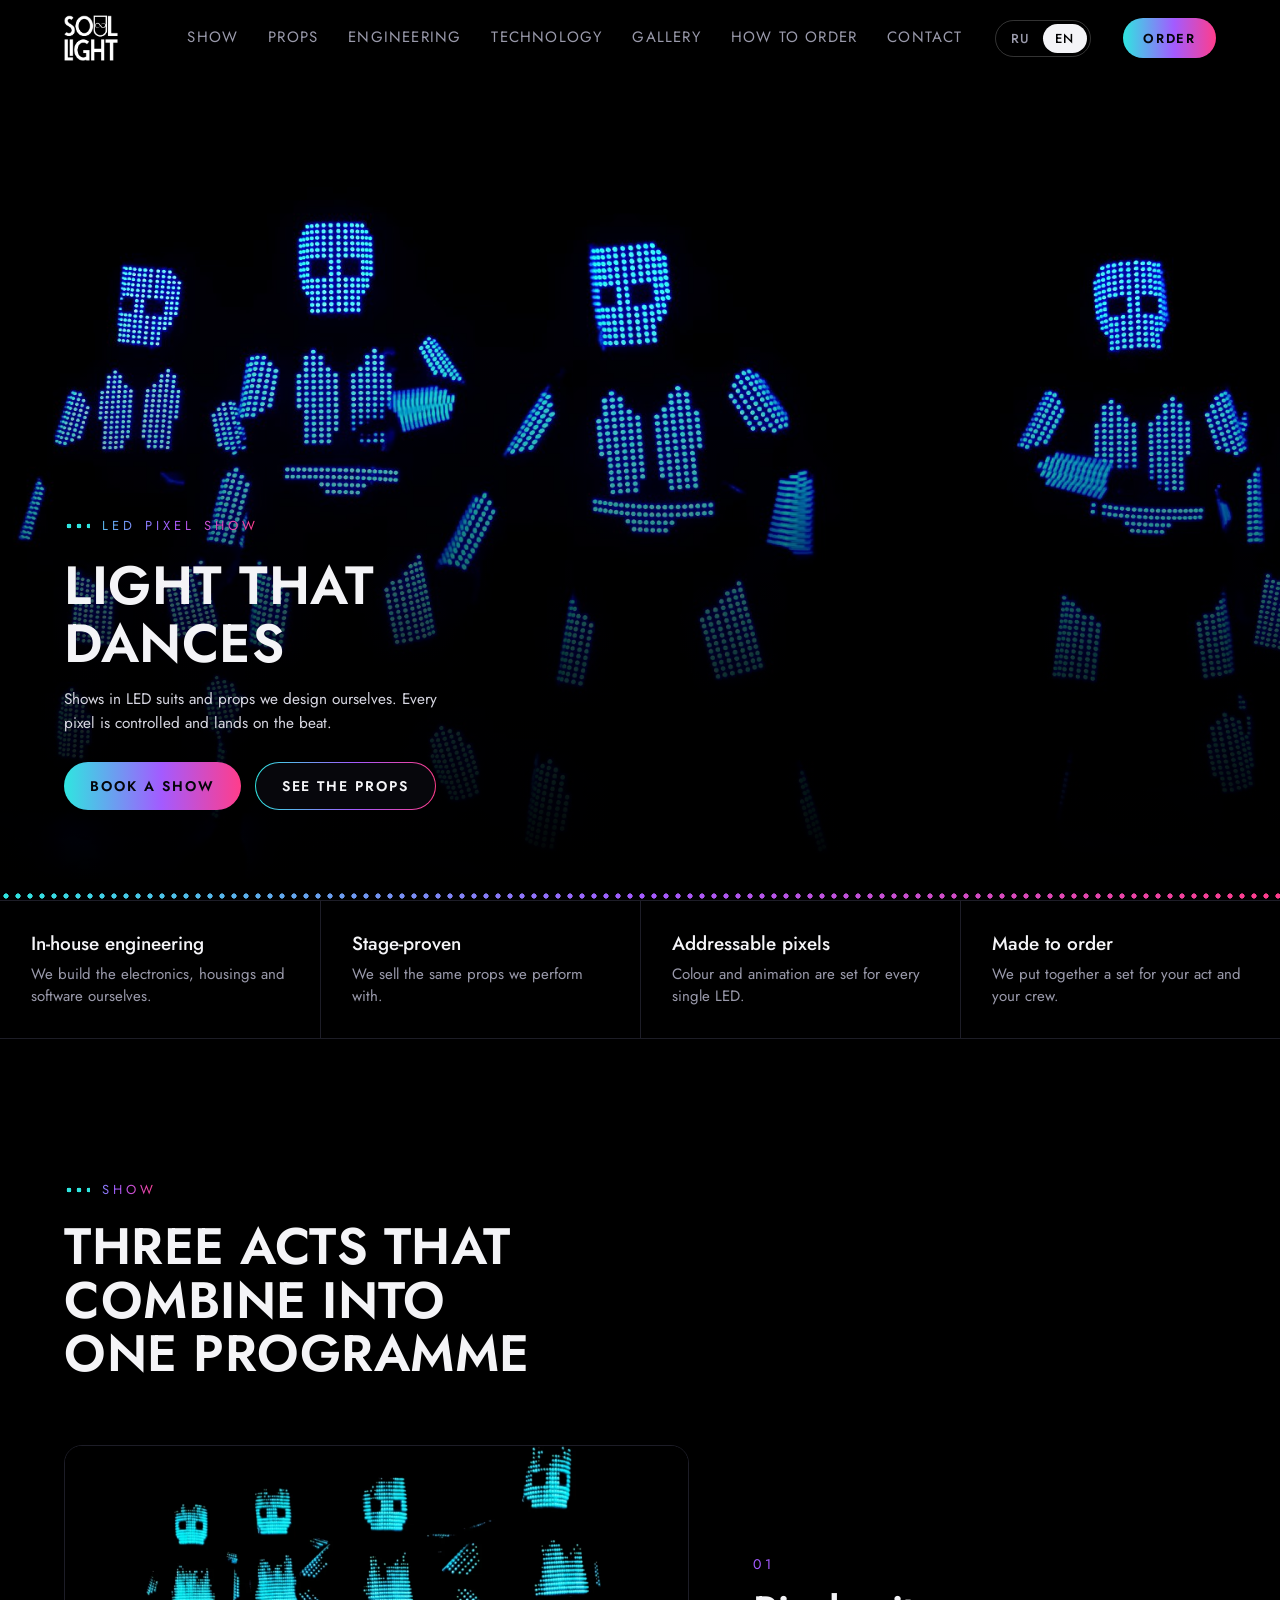
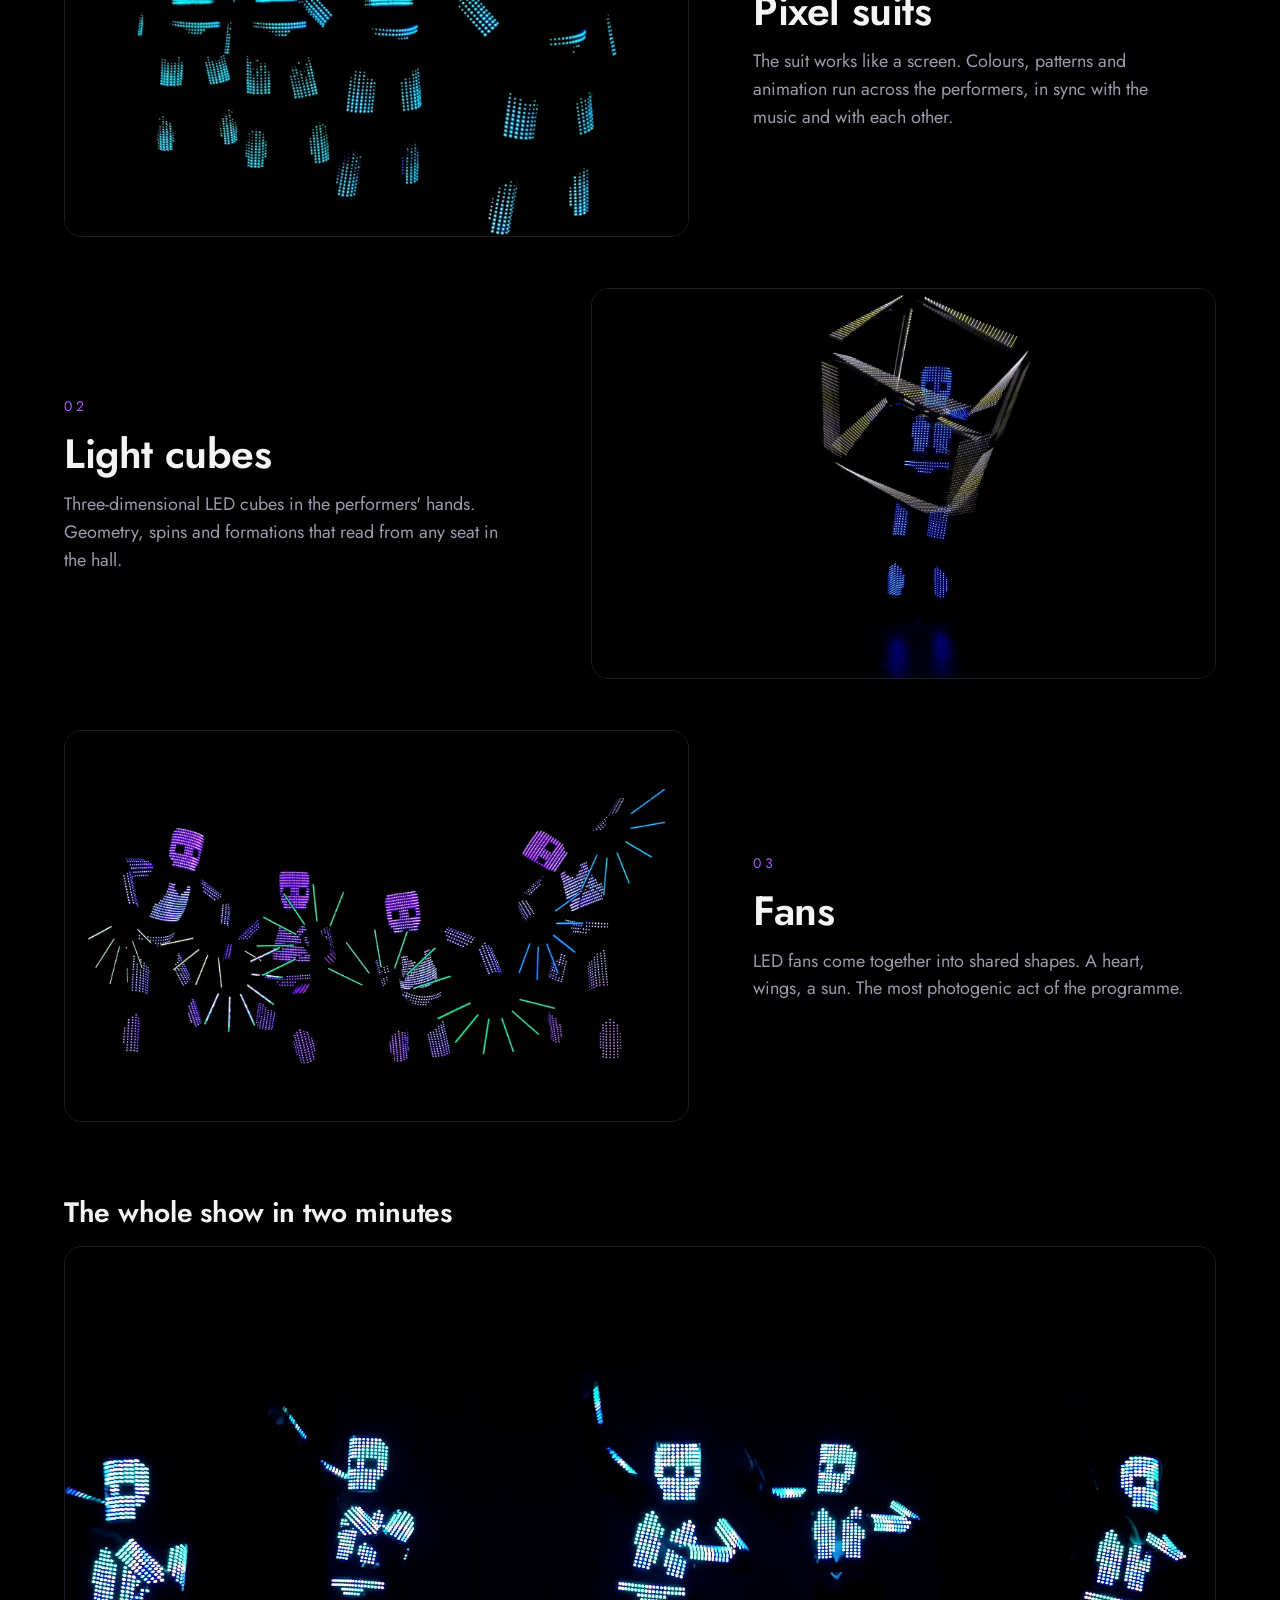
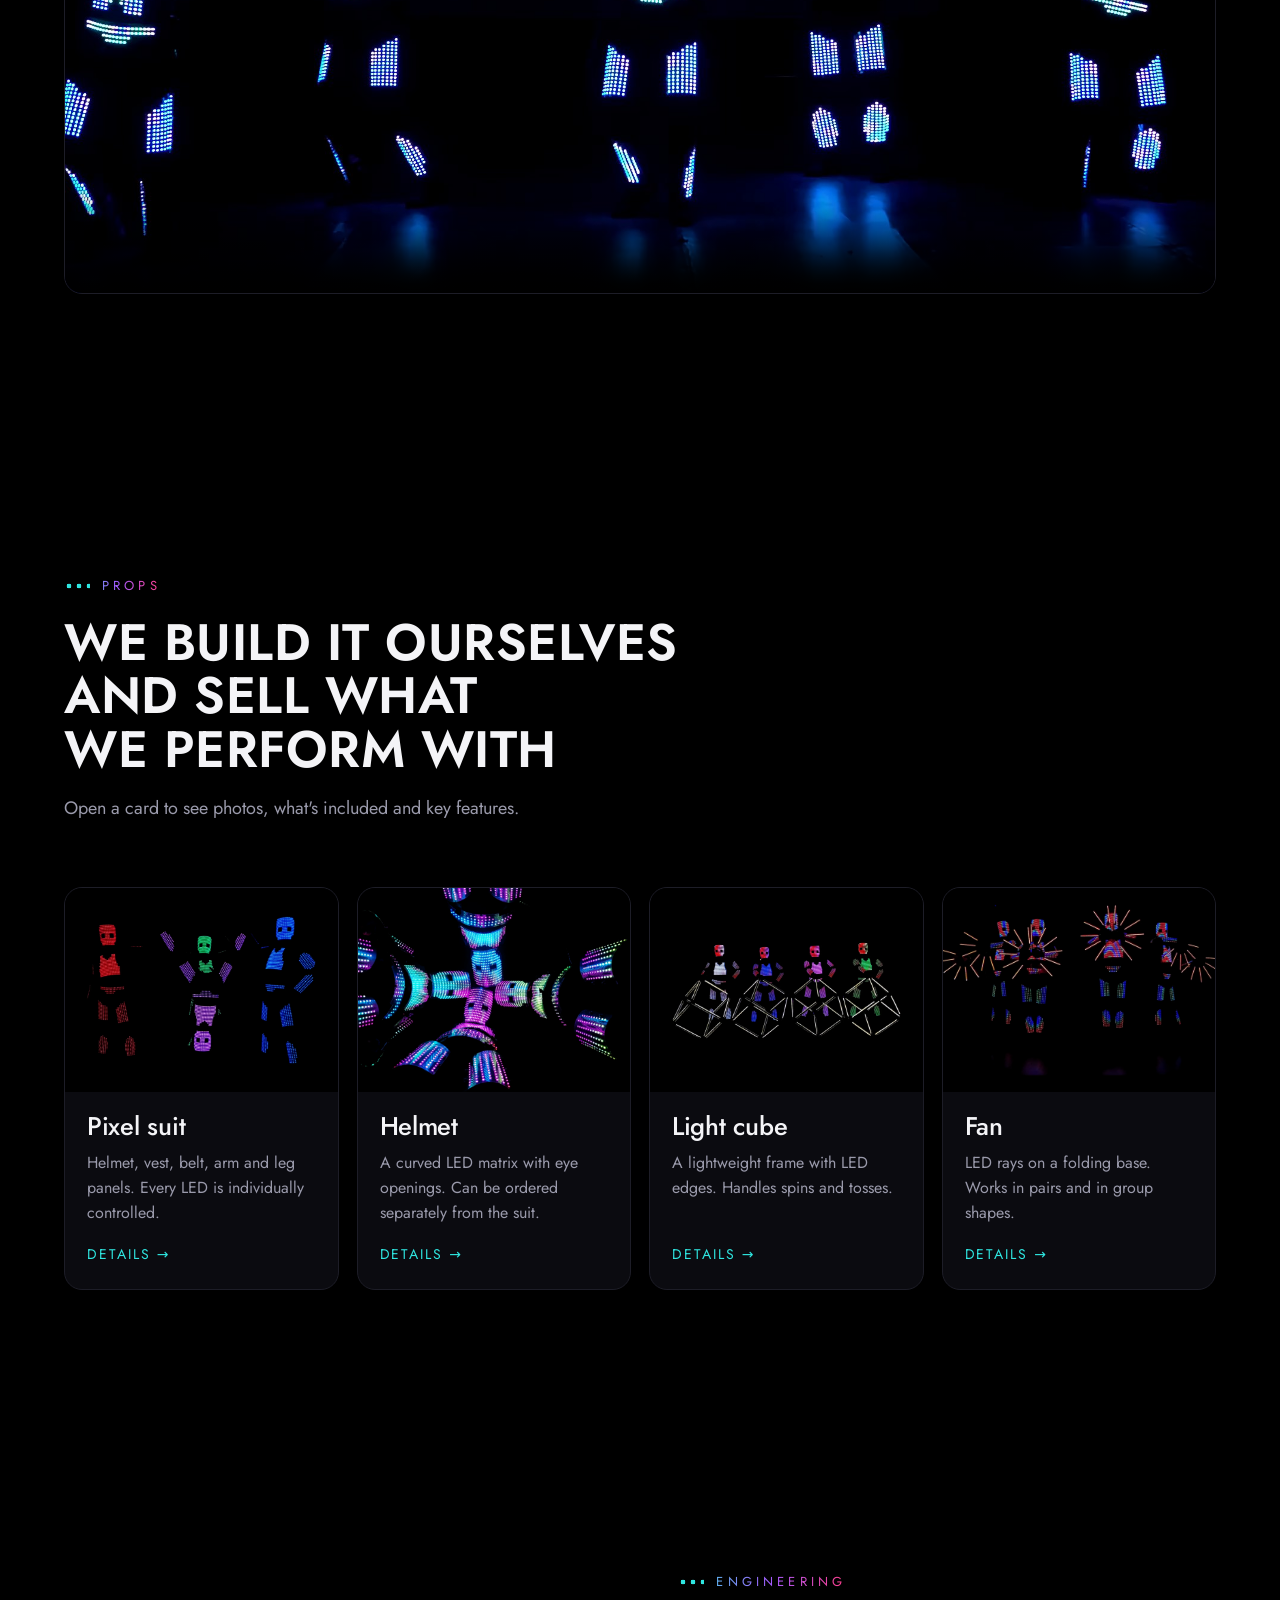
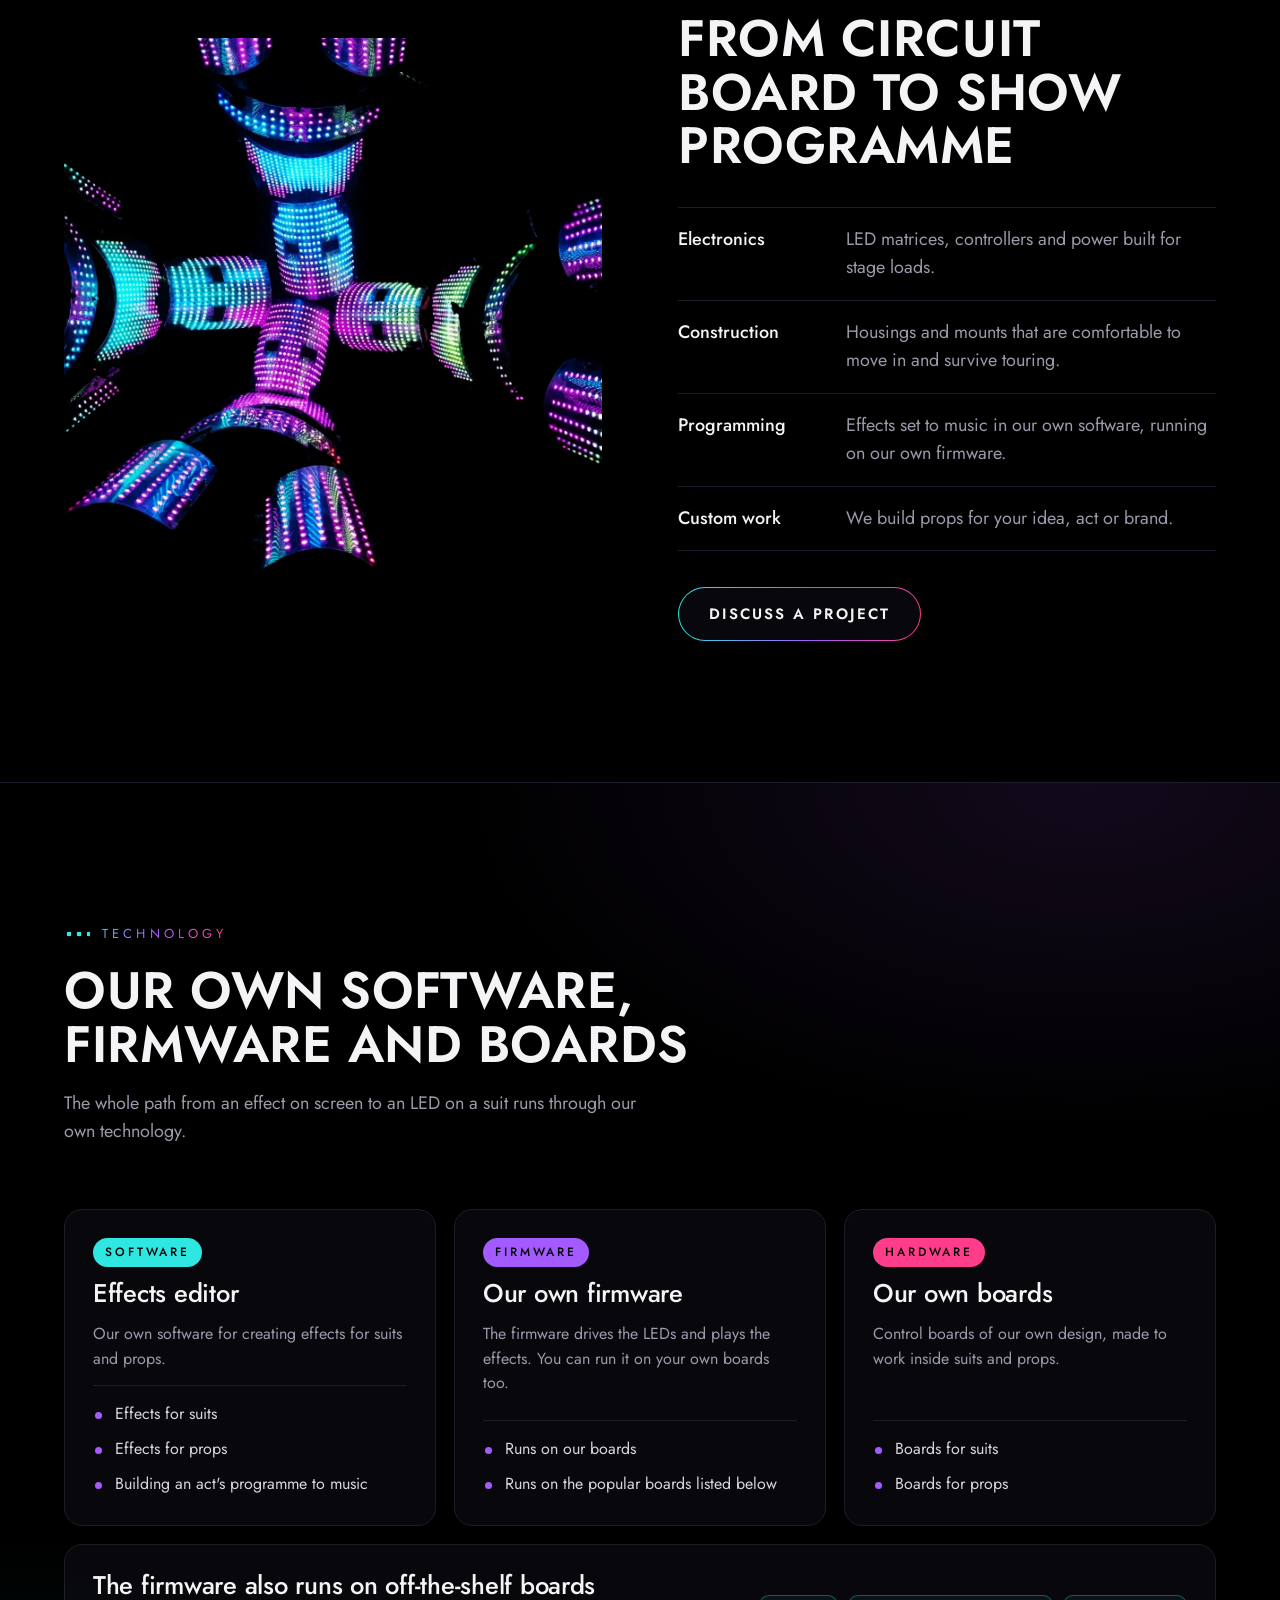
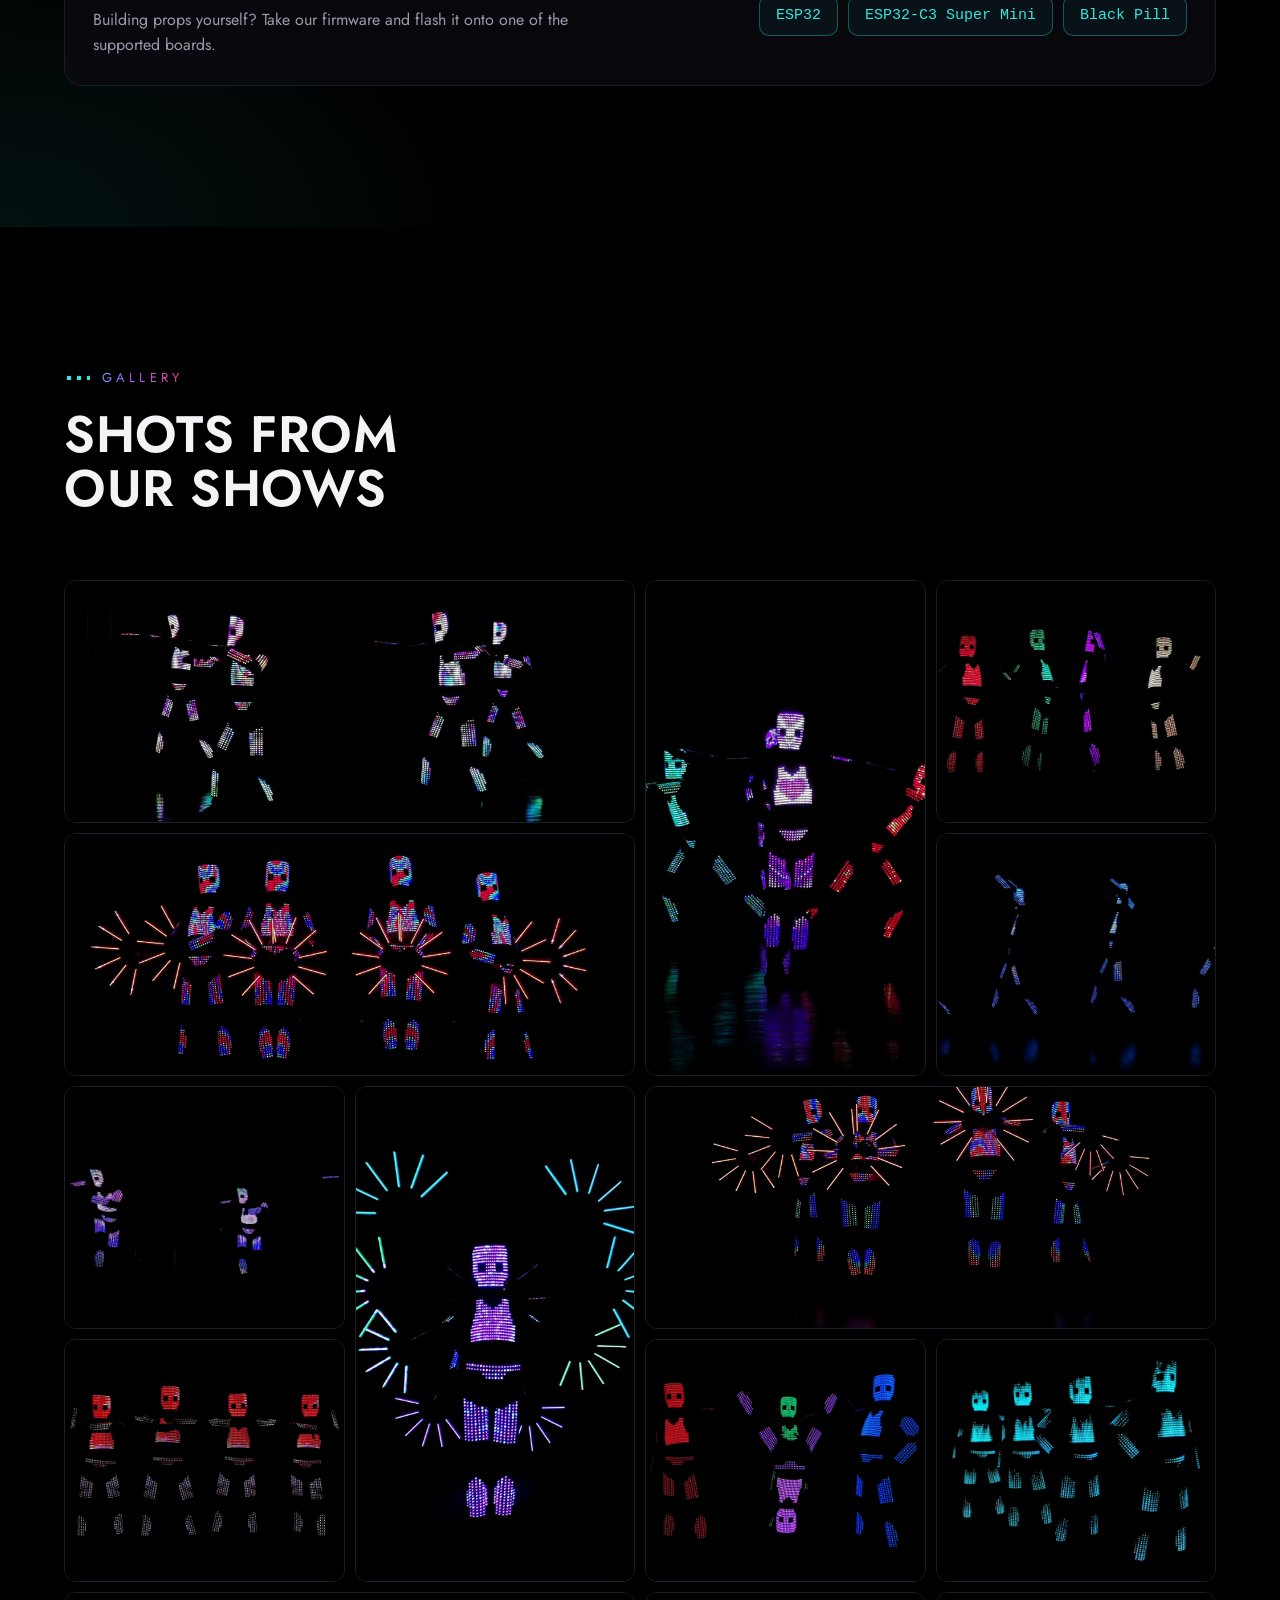
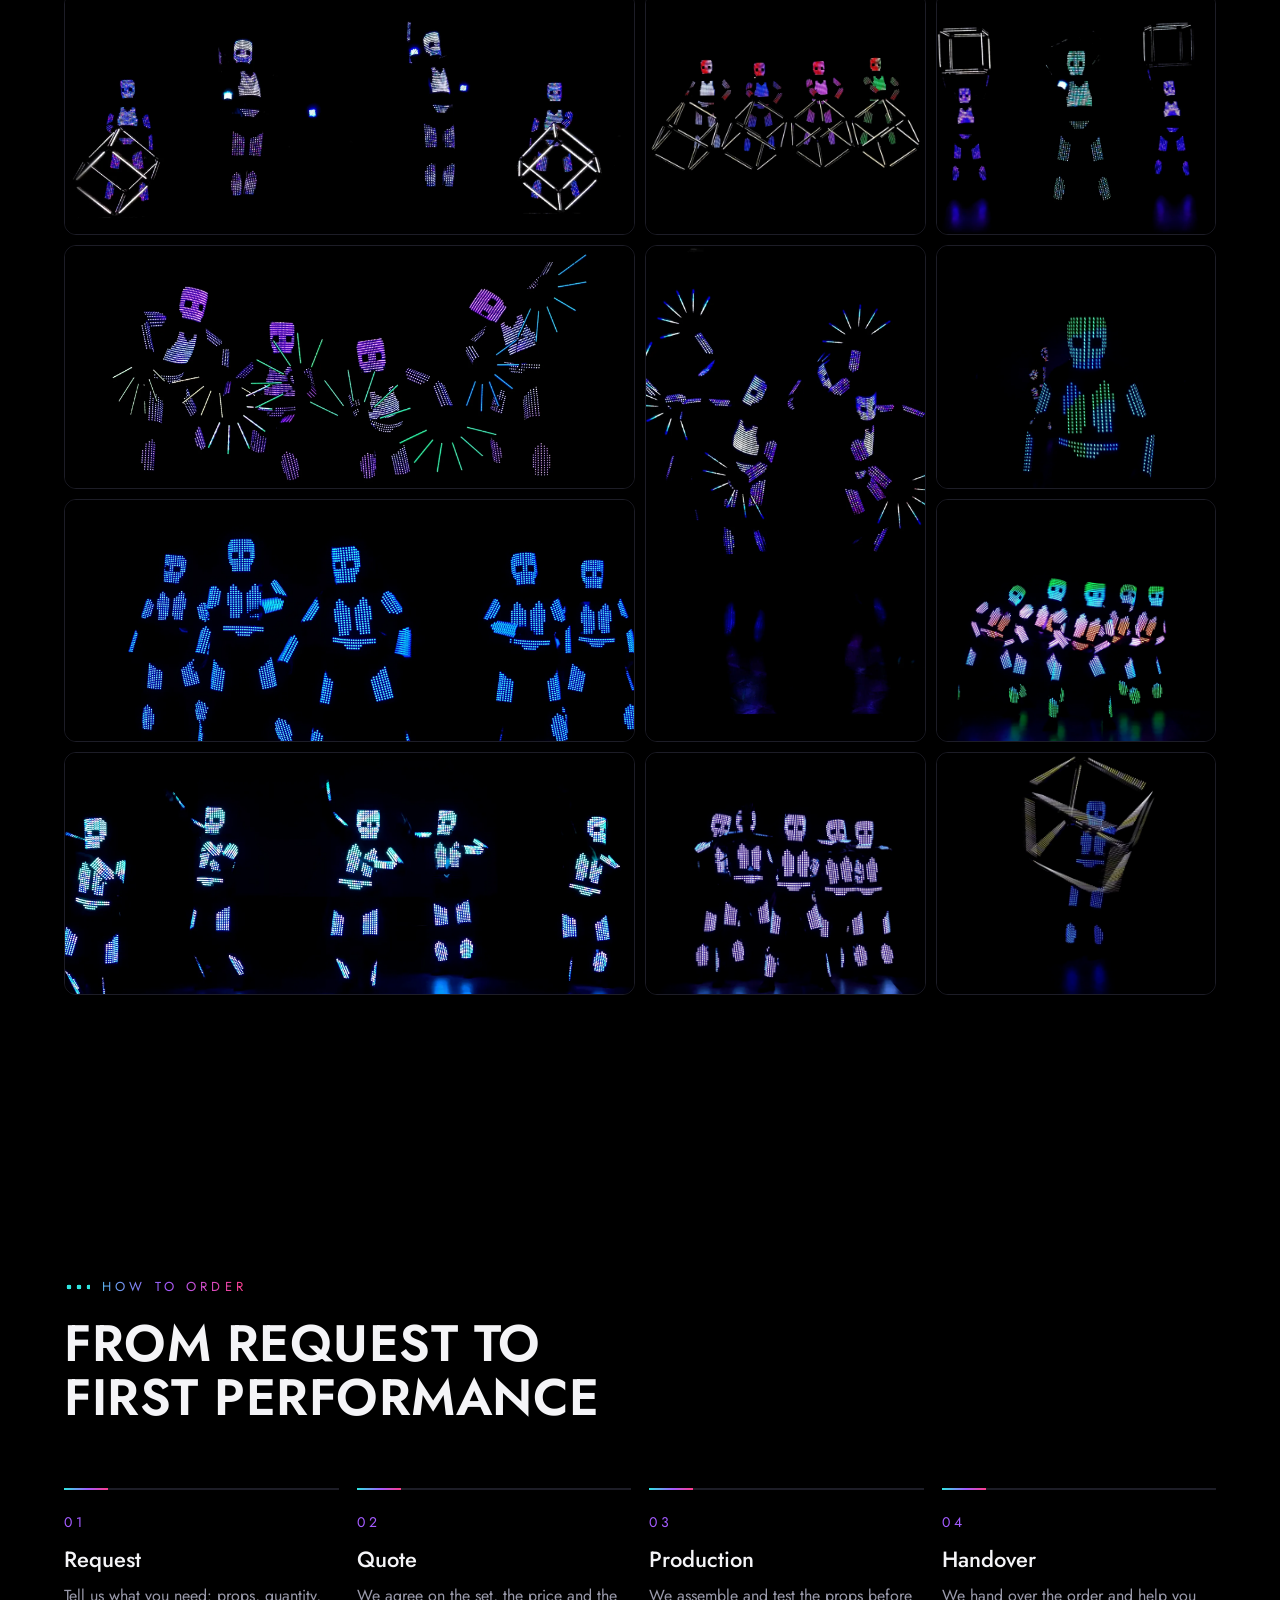
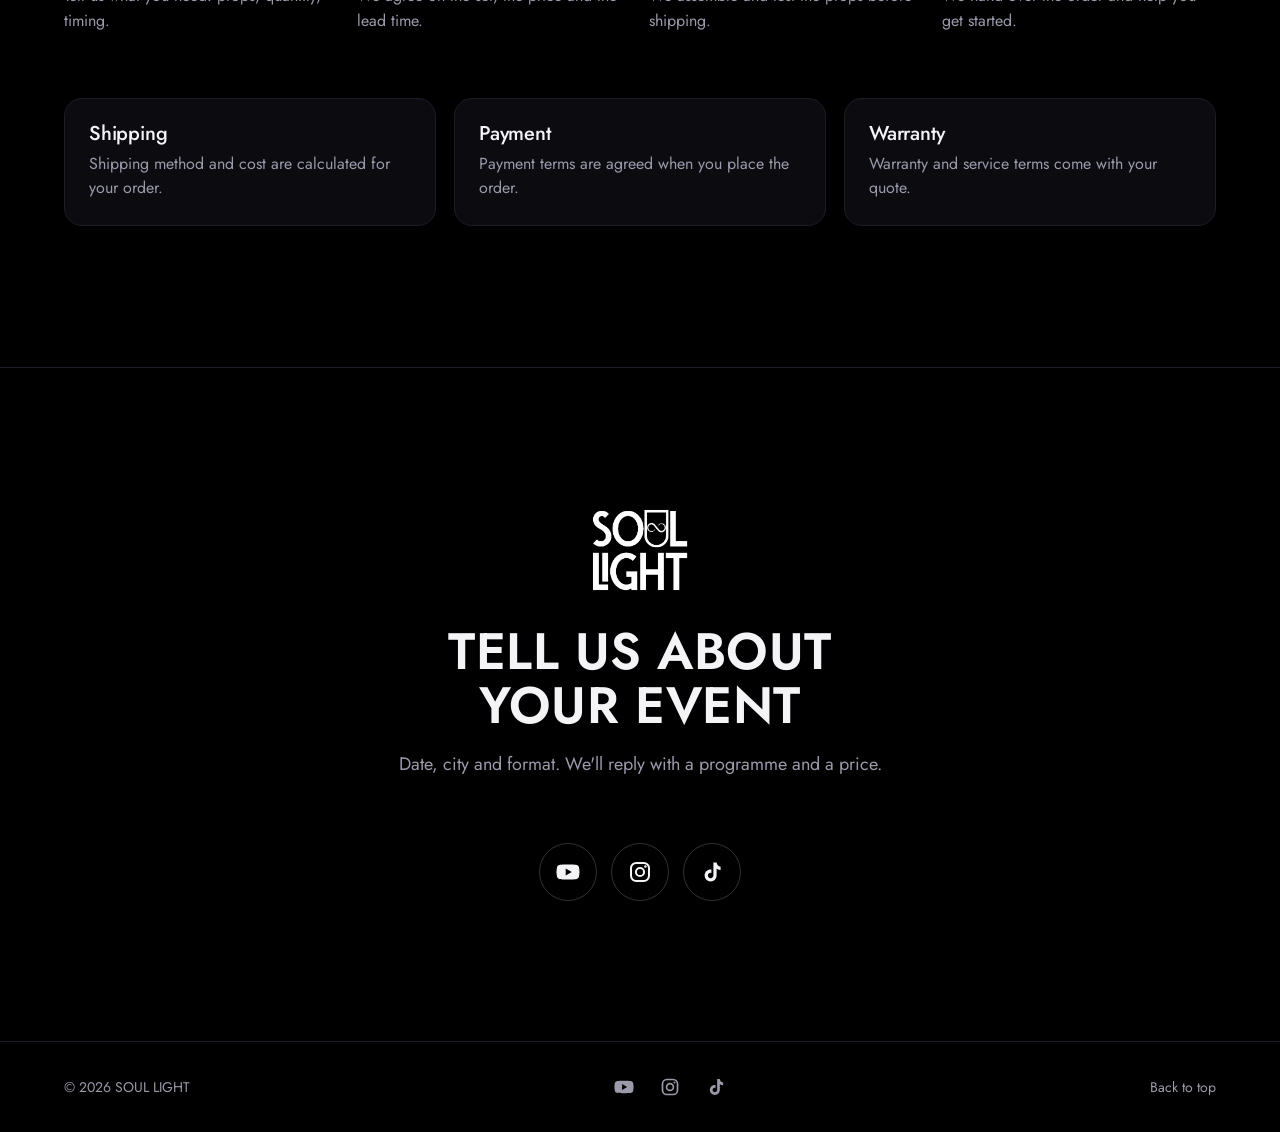
==== commit 41651687: "Английский язык по умолчанию Co-Authored-By: Claude Fable 5.2 <noreply@anthropic.com>" ====
--- a/index.html
+++ b/index.html
@@ -11,7 +11,18 @@
 <link rel="preconnect" href="https://fonts.gstatic.com" crossorigin>
 <link href="https://fonts.googleapis.com/css2?family=Jost:wght@300;400;500;600&display=swap" rel="stylesheet">
 <link rel="preload" as="image" href="assets/img/hero-fans.webp">
-<link rel="stylesheet" href="assets/style.css?v=202611131921">
+<link rel="stylesheet" href="assets/style.css?v=202611132047">
+<script>
+(function () {
+  var l = new URLSearchParams(location.search).get('lang');
+  if (l !== 'ru' && l !== 'en') { try { l = localStorage.getItem('lang'); } catch (e) { l = null; } }
+  if (l === 'ru') return;
+  var d = document.documentElement;
+  d.classList.add('i18n-wait');
+  setTimeout(function () { d.classList.remove('i18n-wait'); }, 2500);
+})();
+</script>
+<style>.i18n-wait body { opacity: 0; }</style>
 </head>
 <body>
 
@@ -233,8 +244,8 @@
   <button class="lb-nav lb-next" aria-label="Вперёд">›</button>
 </div>
 
-<script src="assets/i18n.js?v=202611131921" defer></script>
-<script src="assets/common.js?v=202611131921" defer></script>
-<script src="assets/app.js?v=202611131921" defer></script>
+<script src="assets/i18n.js?v=202611132047" defer></script>
+<script src="assets/common.js?v=202611132047" defer></script>
+<script src="assets/app.js?v=202611132047" defer></script>
 </body>
 </html>
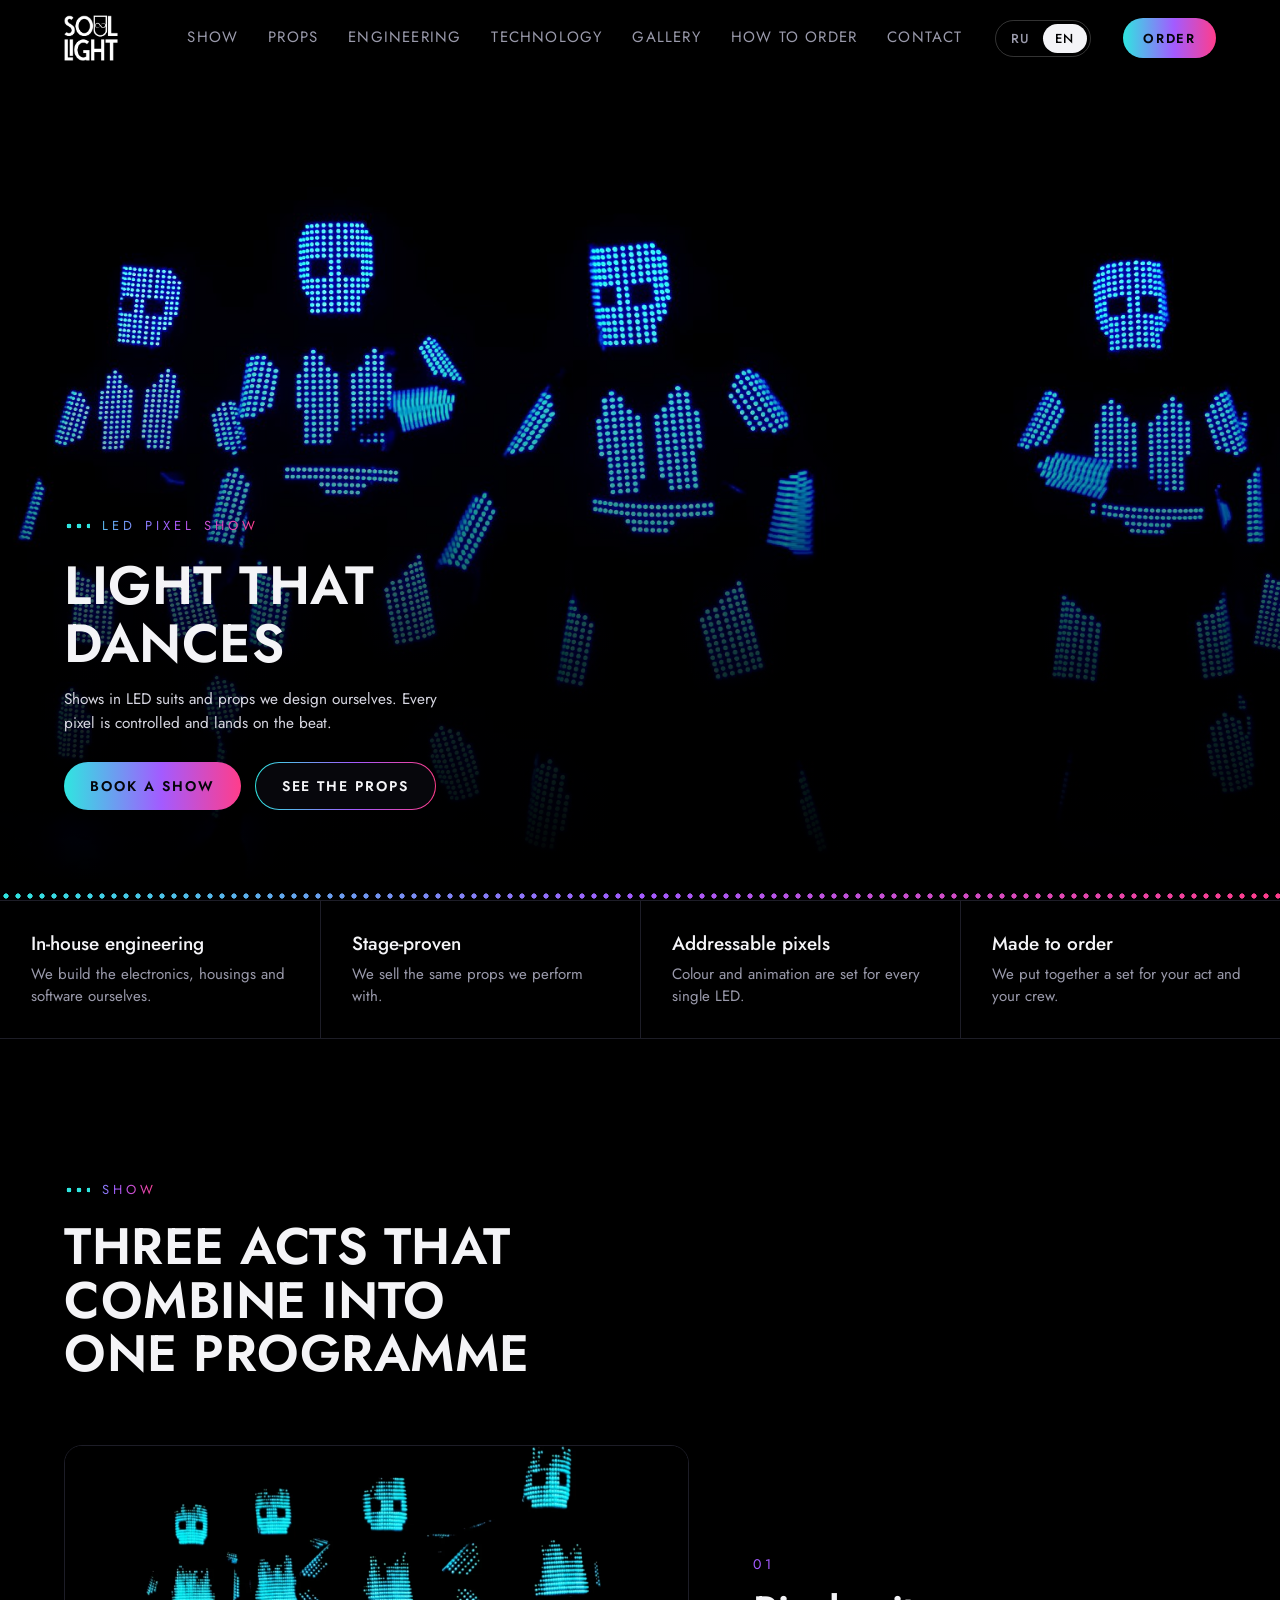
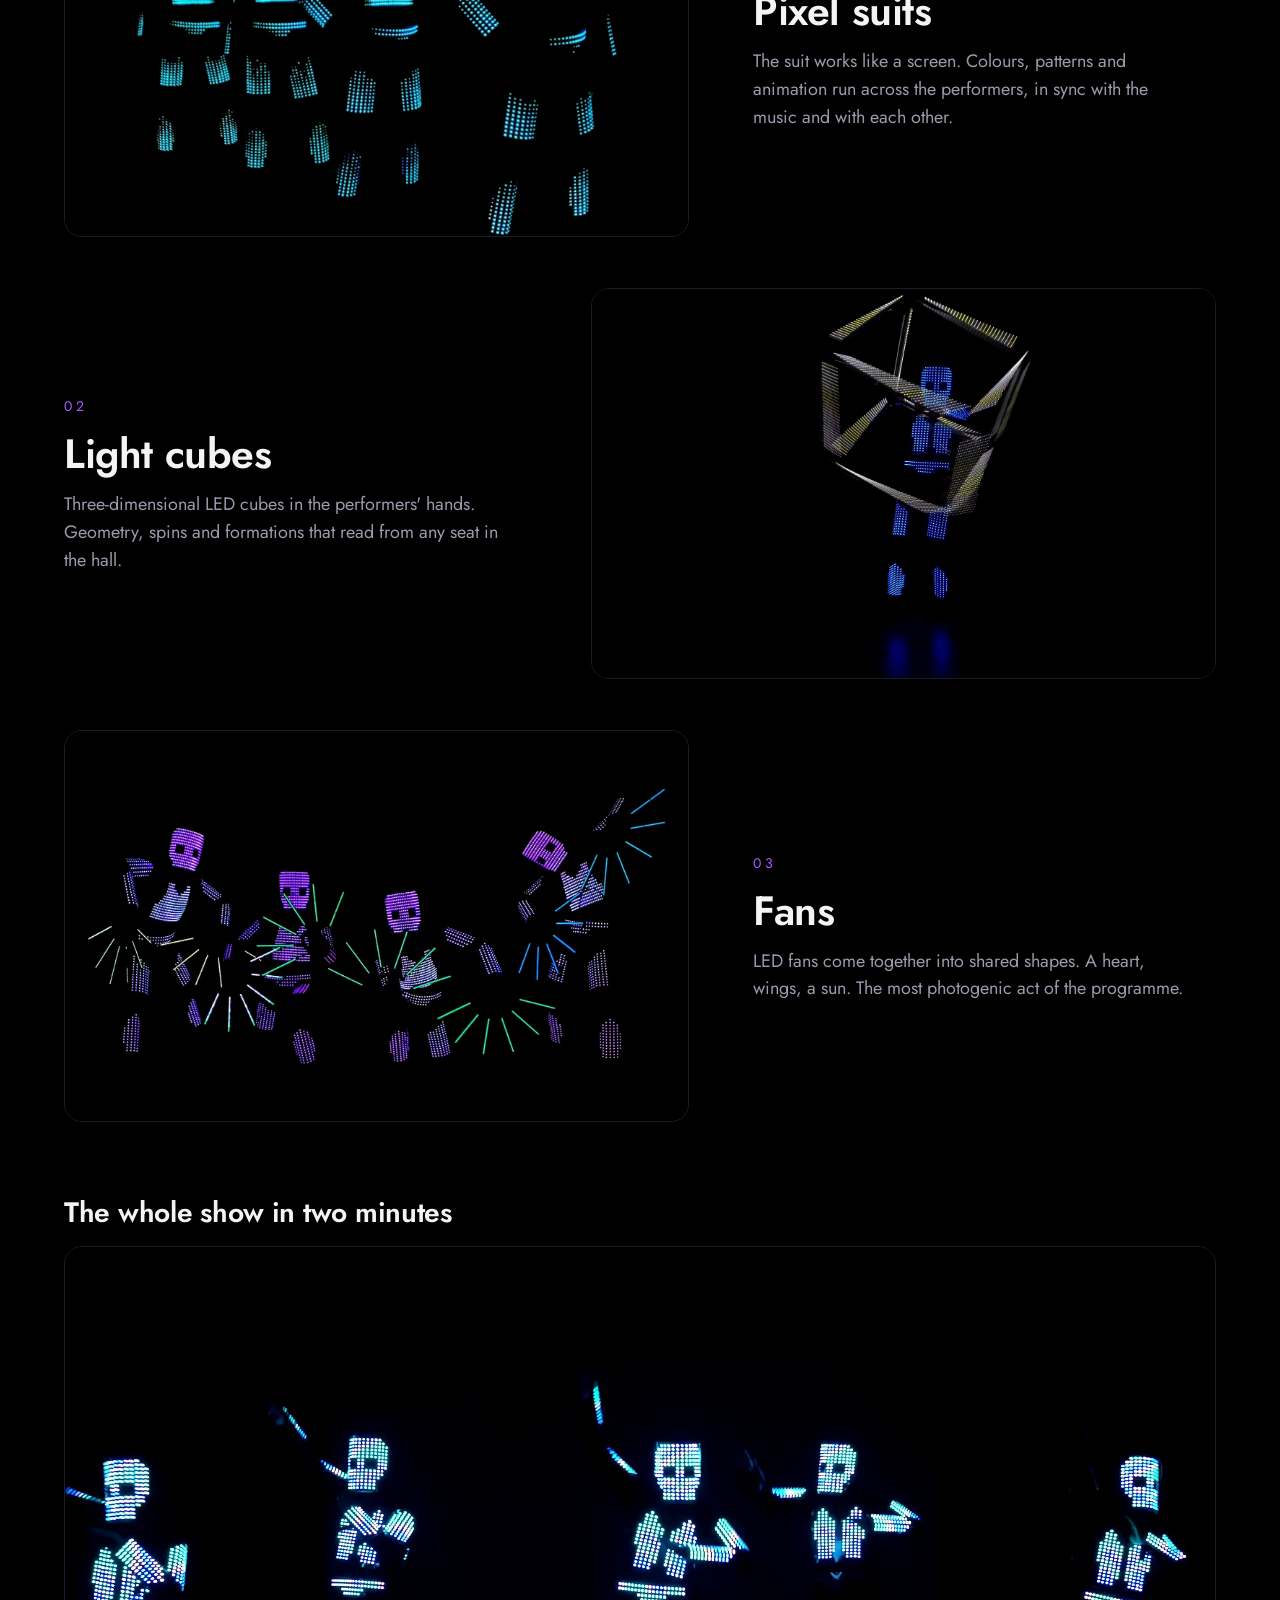
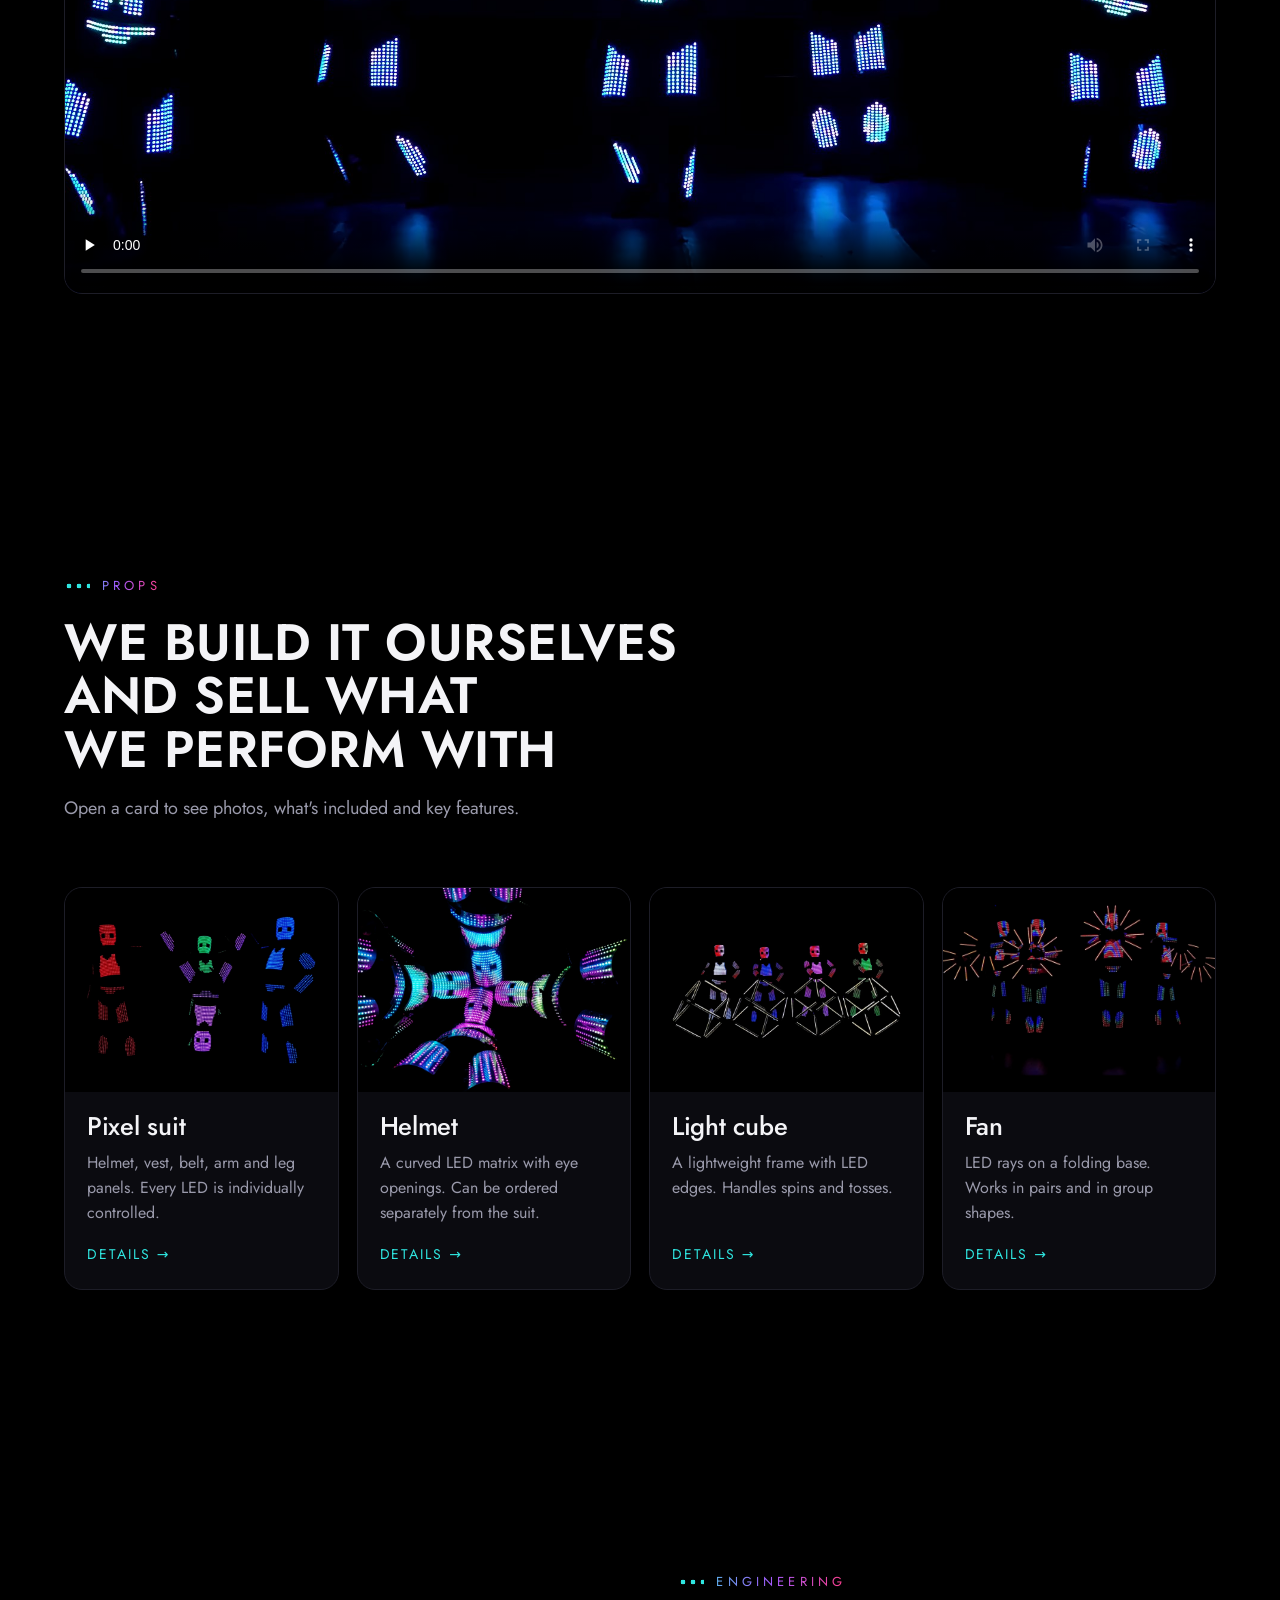
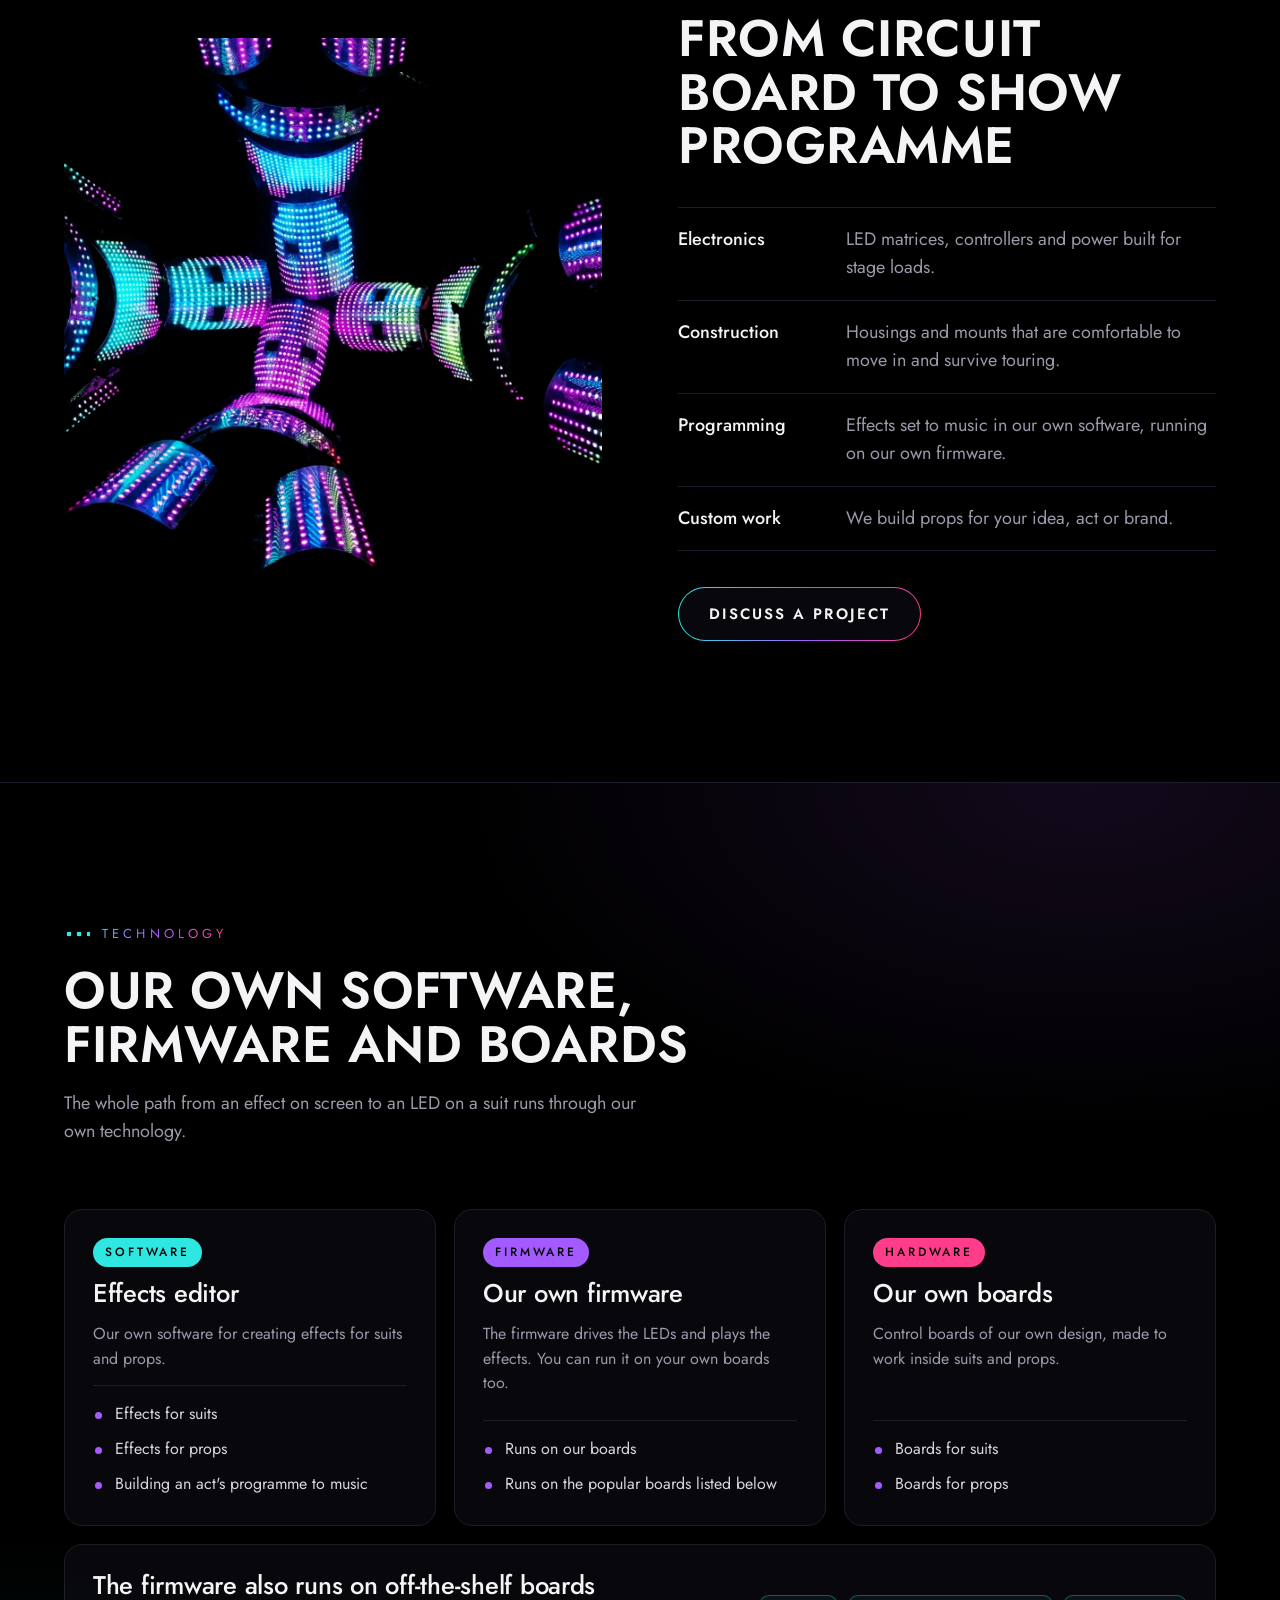
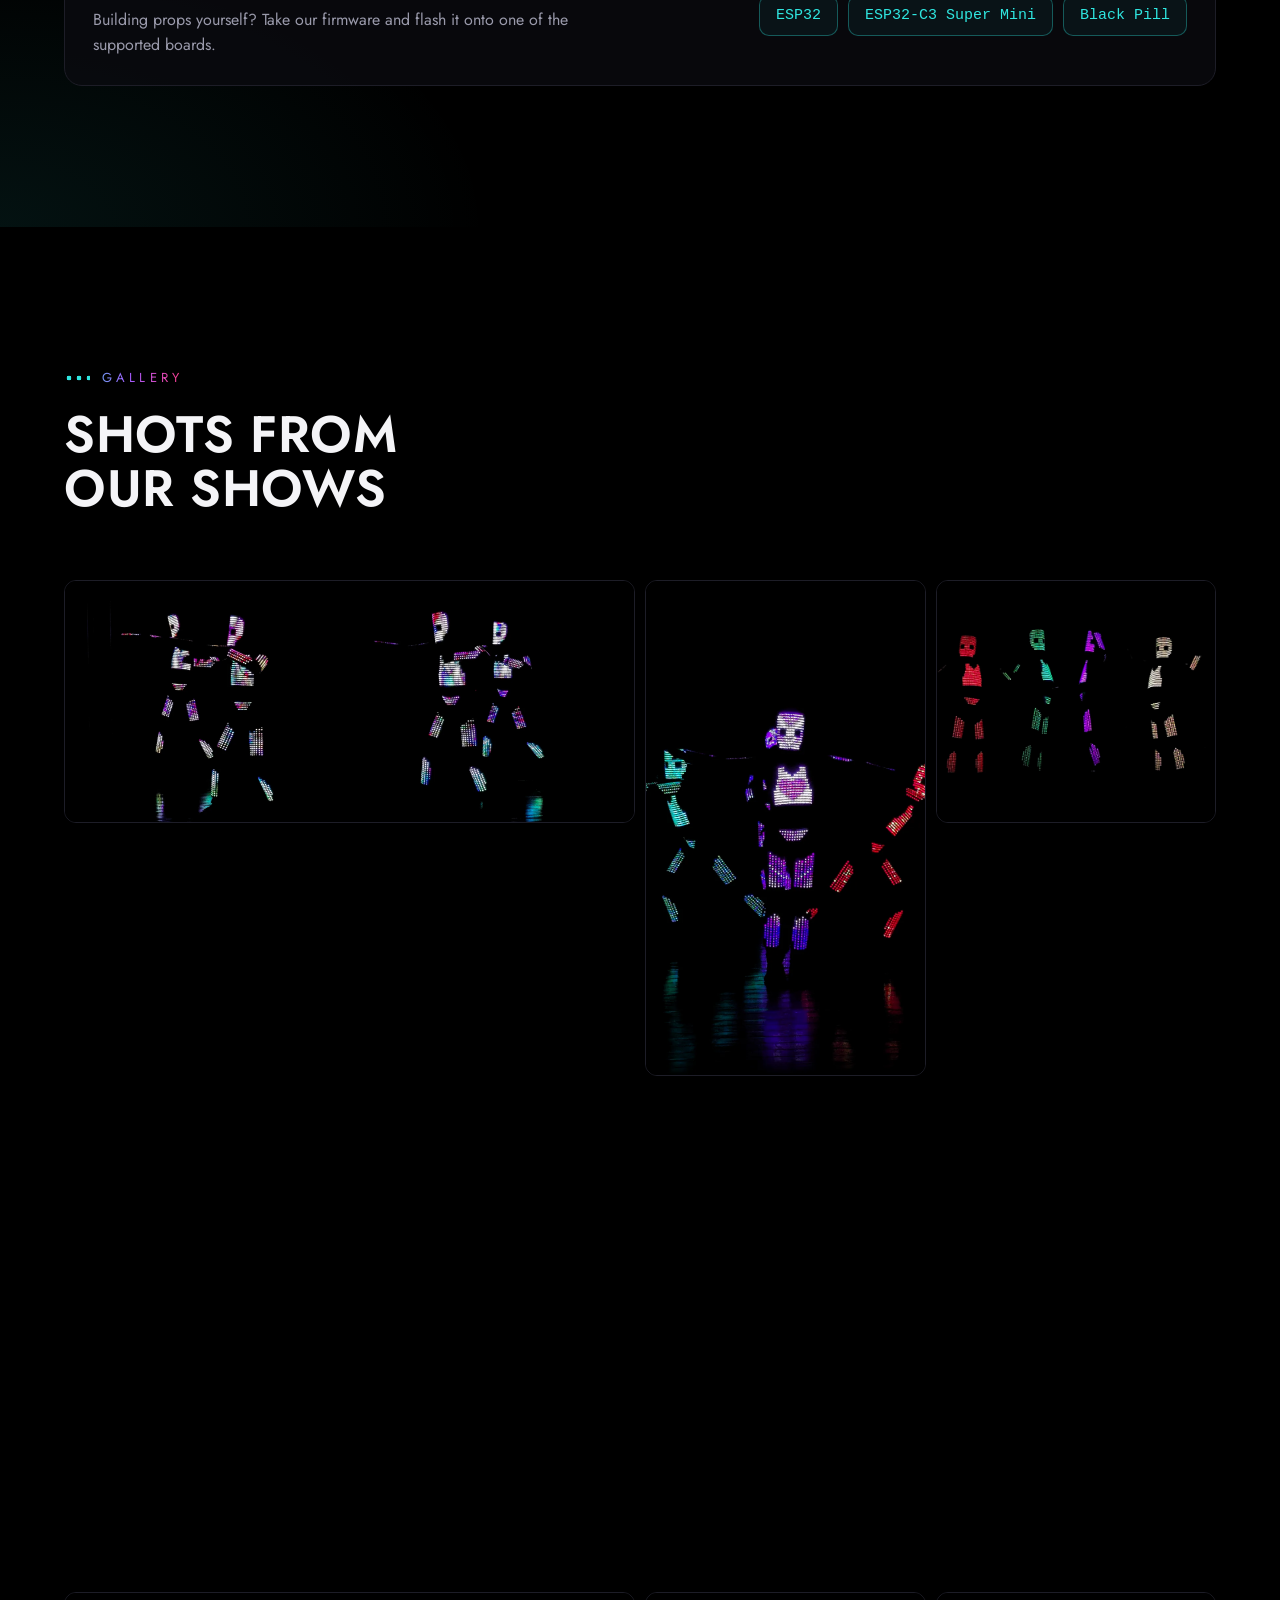
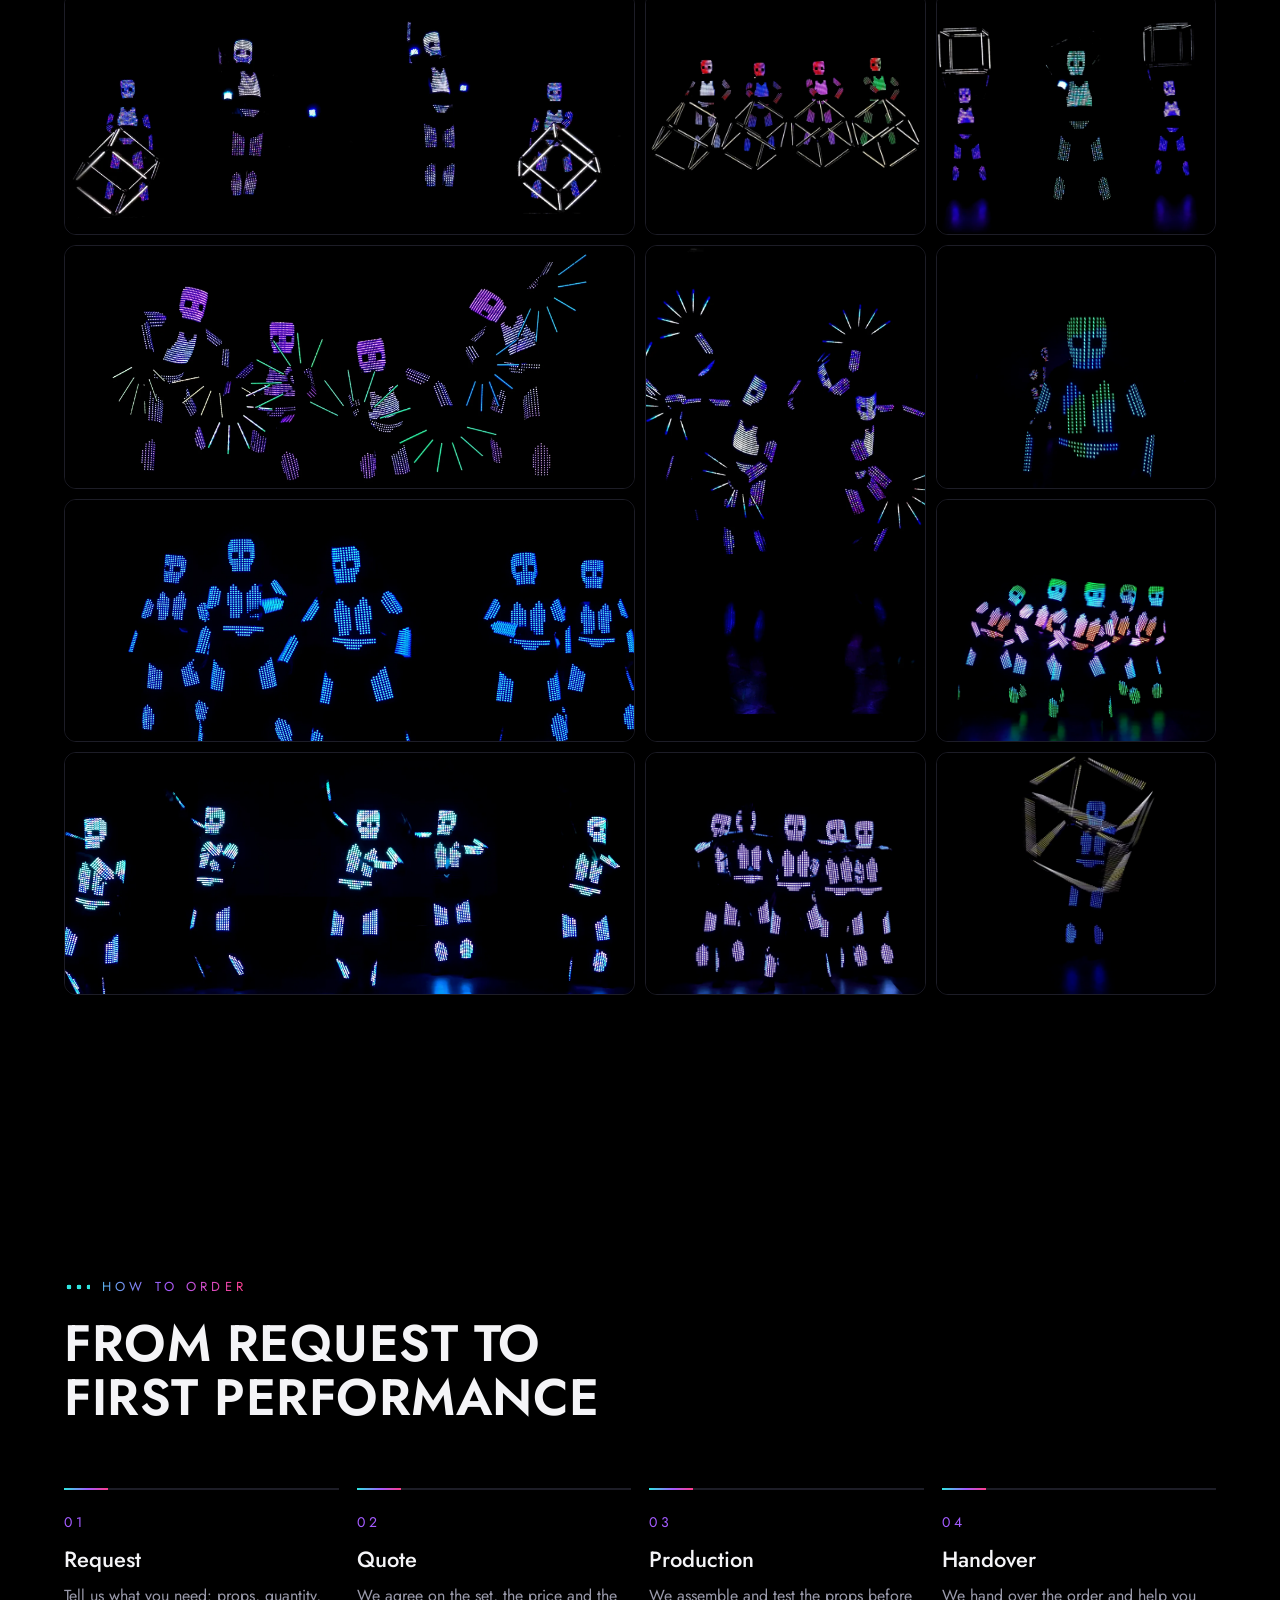
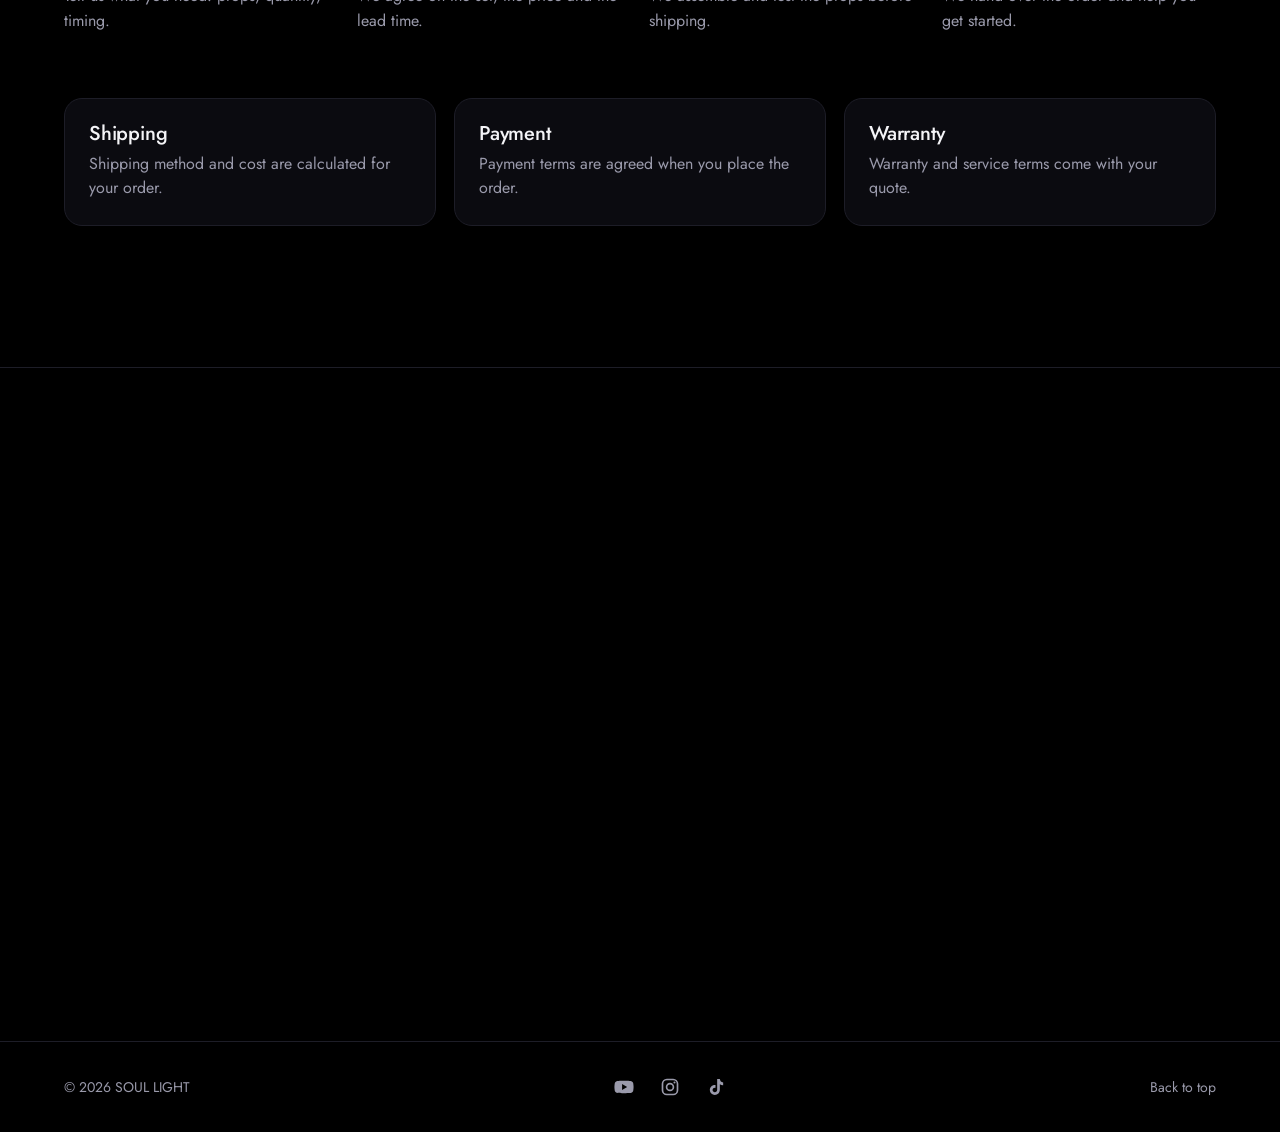
==== commit 36588a8a: "Сброс запомненного языка, английский по умолчанию для всех Co-Authored-By: Claude Fable 5.2 <noreply" ====
--- a/index.html
+++ b/index.html
@@ -11,11 +11,11 @@
 <link rel="preconnect" href="https://fonts.gstatic.com" crossorigin>
 <link href="https://fonts.googleapis.com/css2?family=Jost:wght@300;400;500;600&display=swap" rel="stylesheet">
 <link rel="preload" as="image" href="assets/img/hero-fans.webp">
-<link rel="stylesheet" href="assets/style.css?v=202611132047">
+<link rel="stylesheet" href="assets/style.css?v=202611132058">
 <script>
 (function () {
   var l = new URLSearchParams(location.search).get('lang');
-  if (l !== 'ru' && l !== 'en') { try { l = localStorage.getItem('lang'); } catch (e) { l = null; } }
+  if (l !== 'ru' && l !== 'en') { try { l = localStorage.getItem('sl-lang'); } catch (e) { l = null; } }
   if (l === 'ru') return;
   var d = document.documentElement;
   d.classList.add('i18n-wait');
@@ -244,8 +244,8 @@
   <button class="lb-nav lb-next" aria-label="Вперёд">›</button>
 </div>
 
-<script src="assets/i18n.js?v=202611132047" defer></script>
-<script src="assets/common.js?v=202611132047" defer></script>
-<script src="assets/app.js?v=202611132047" defer></script>
+<script src="assets/i18n.js?v=202611132058" defer></script>
+<script src="assets/common.js?v=202611132058" defer></script>
+<script src="assets/app.js?v=202611132058" defer></script>
 </body>
 </html>
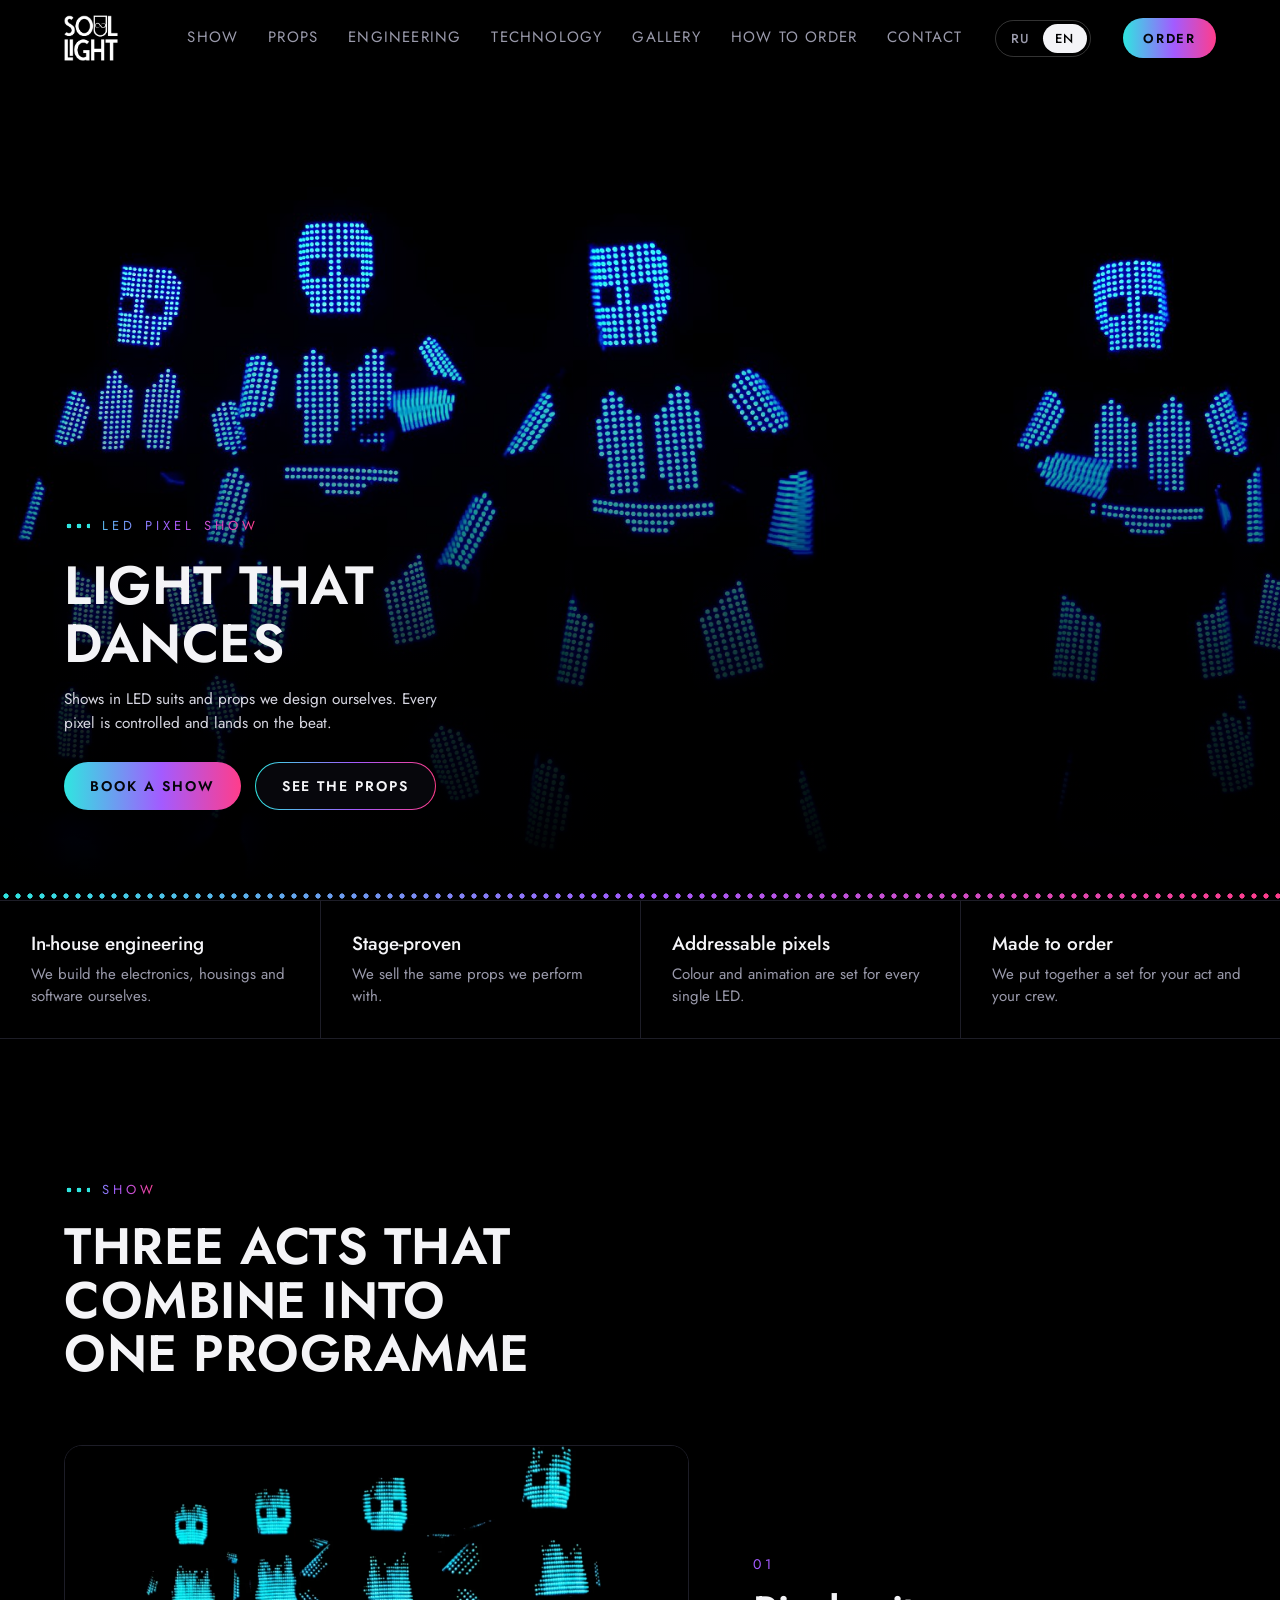
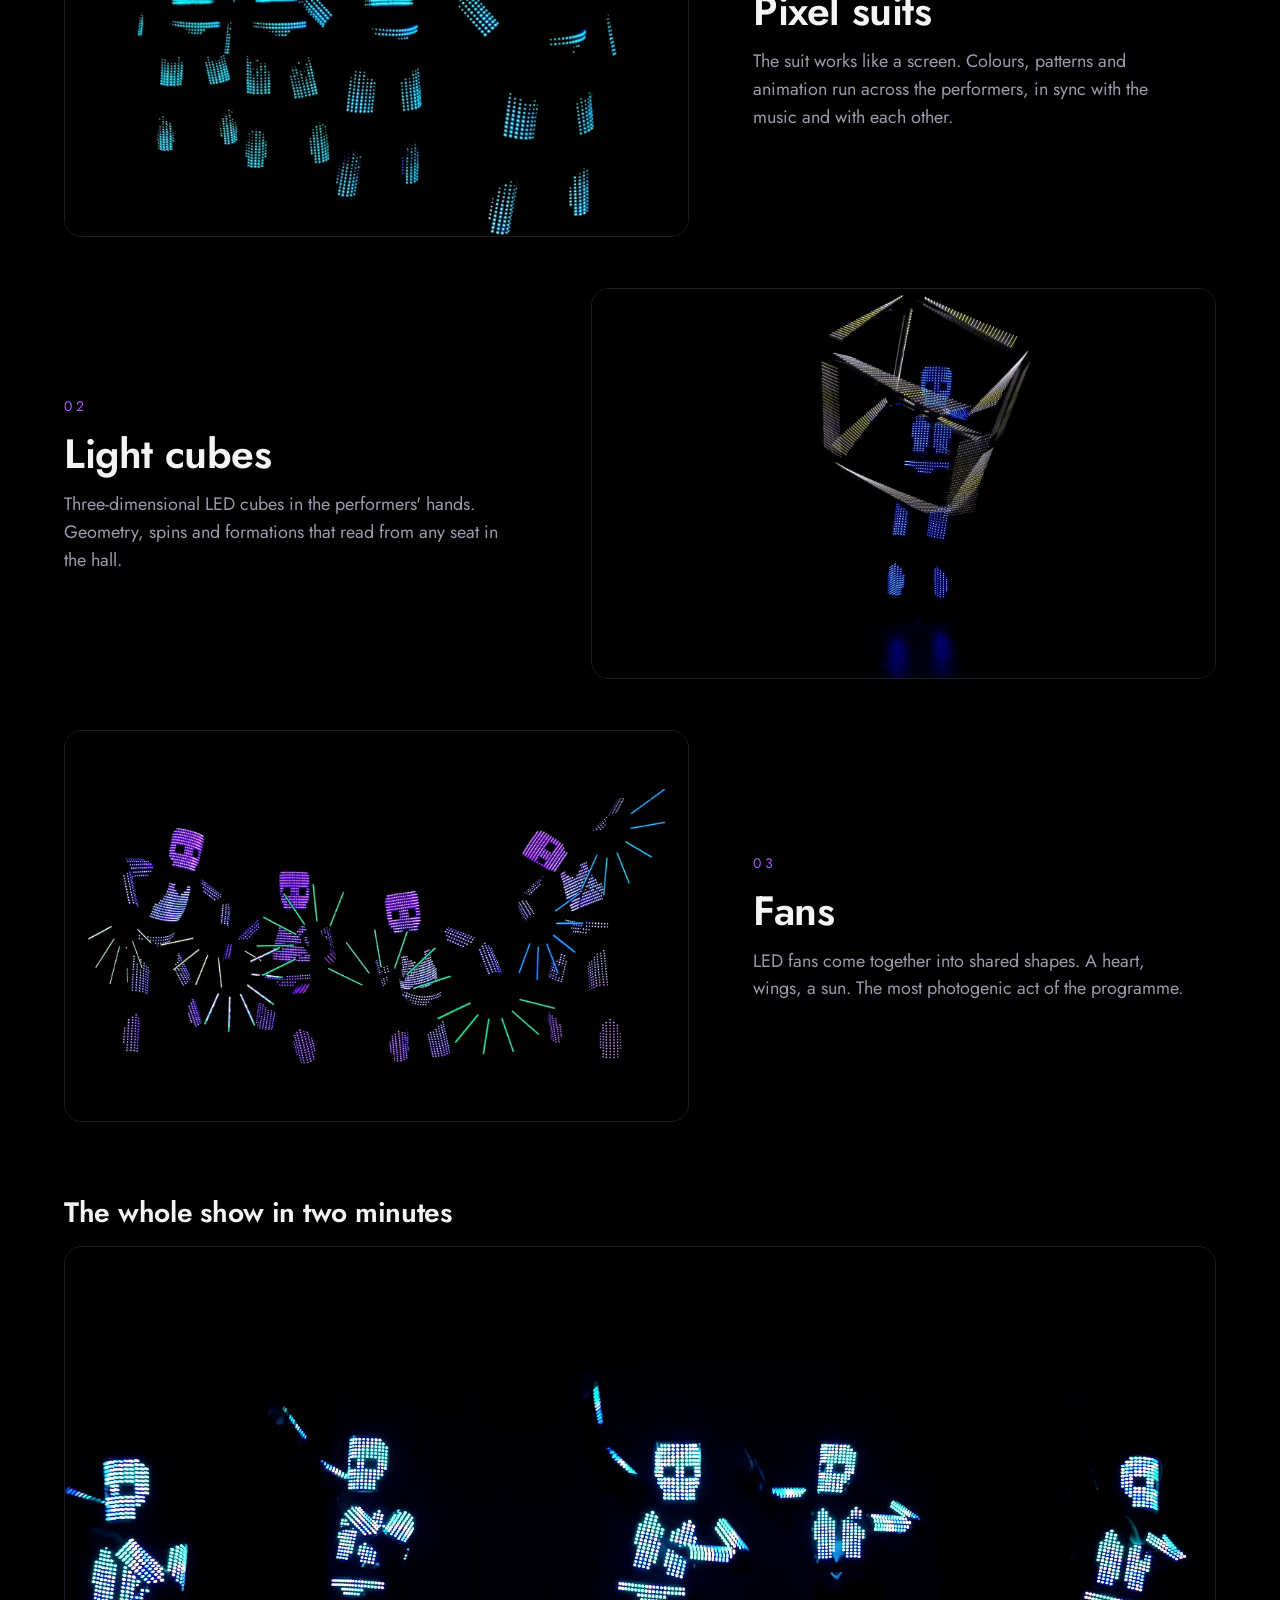
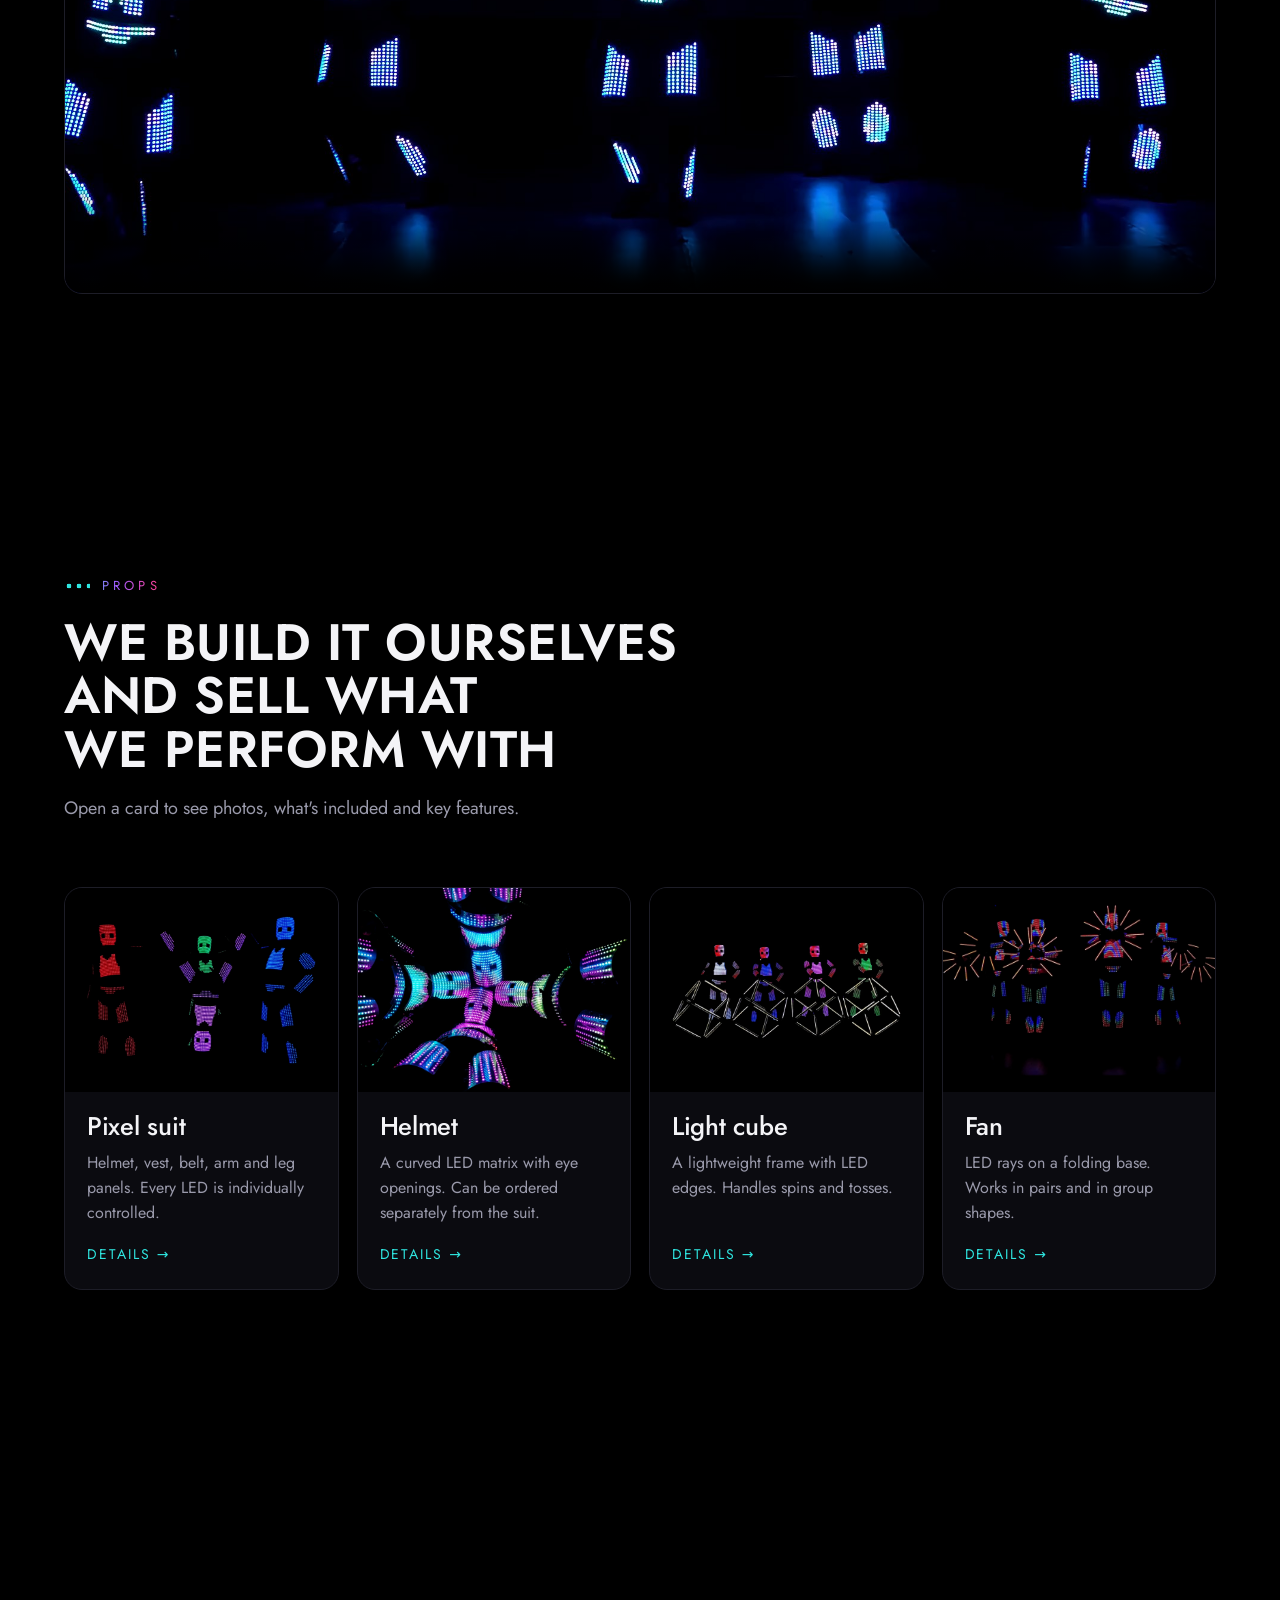
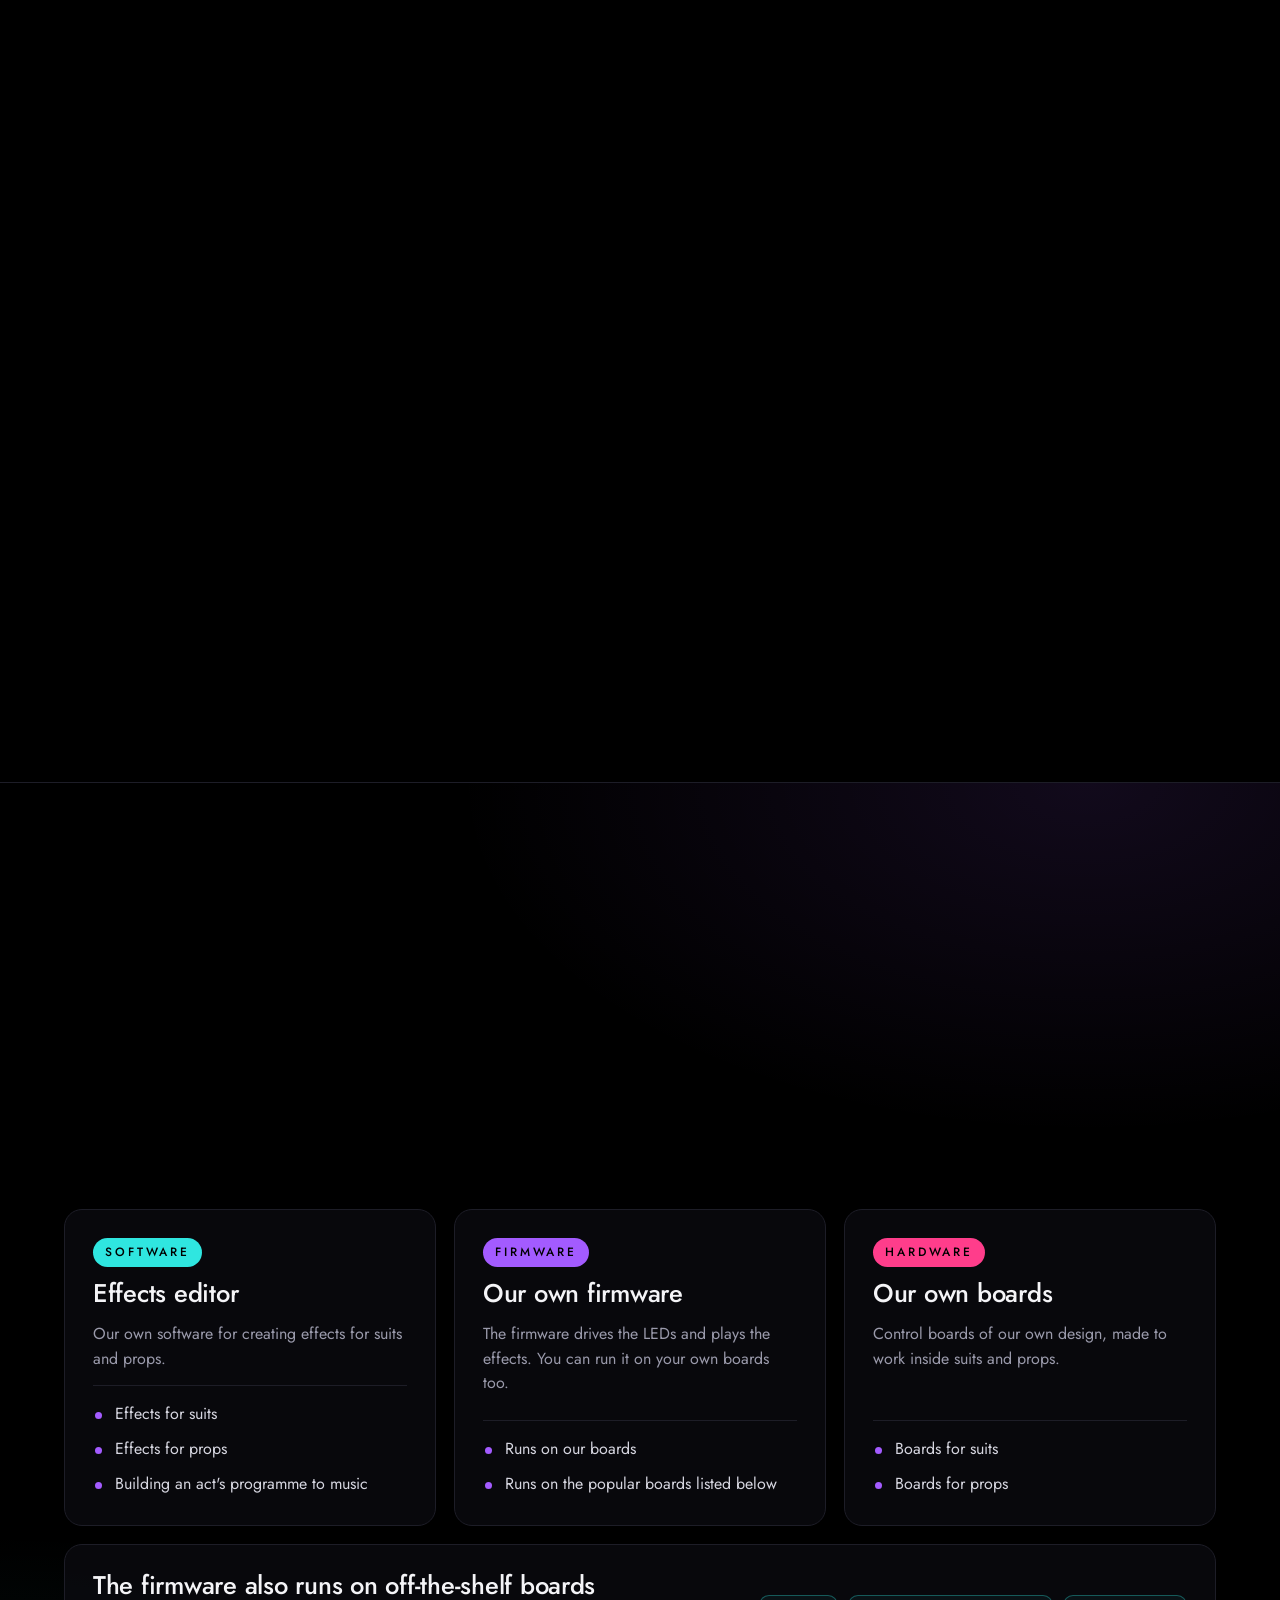
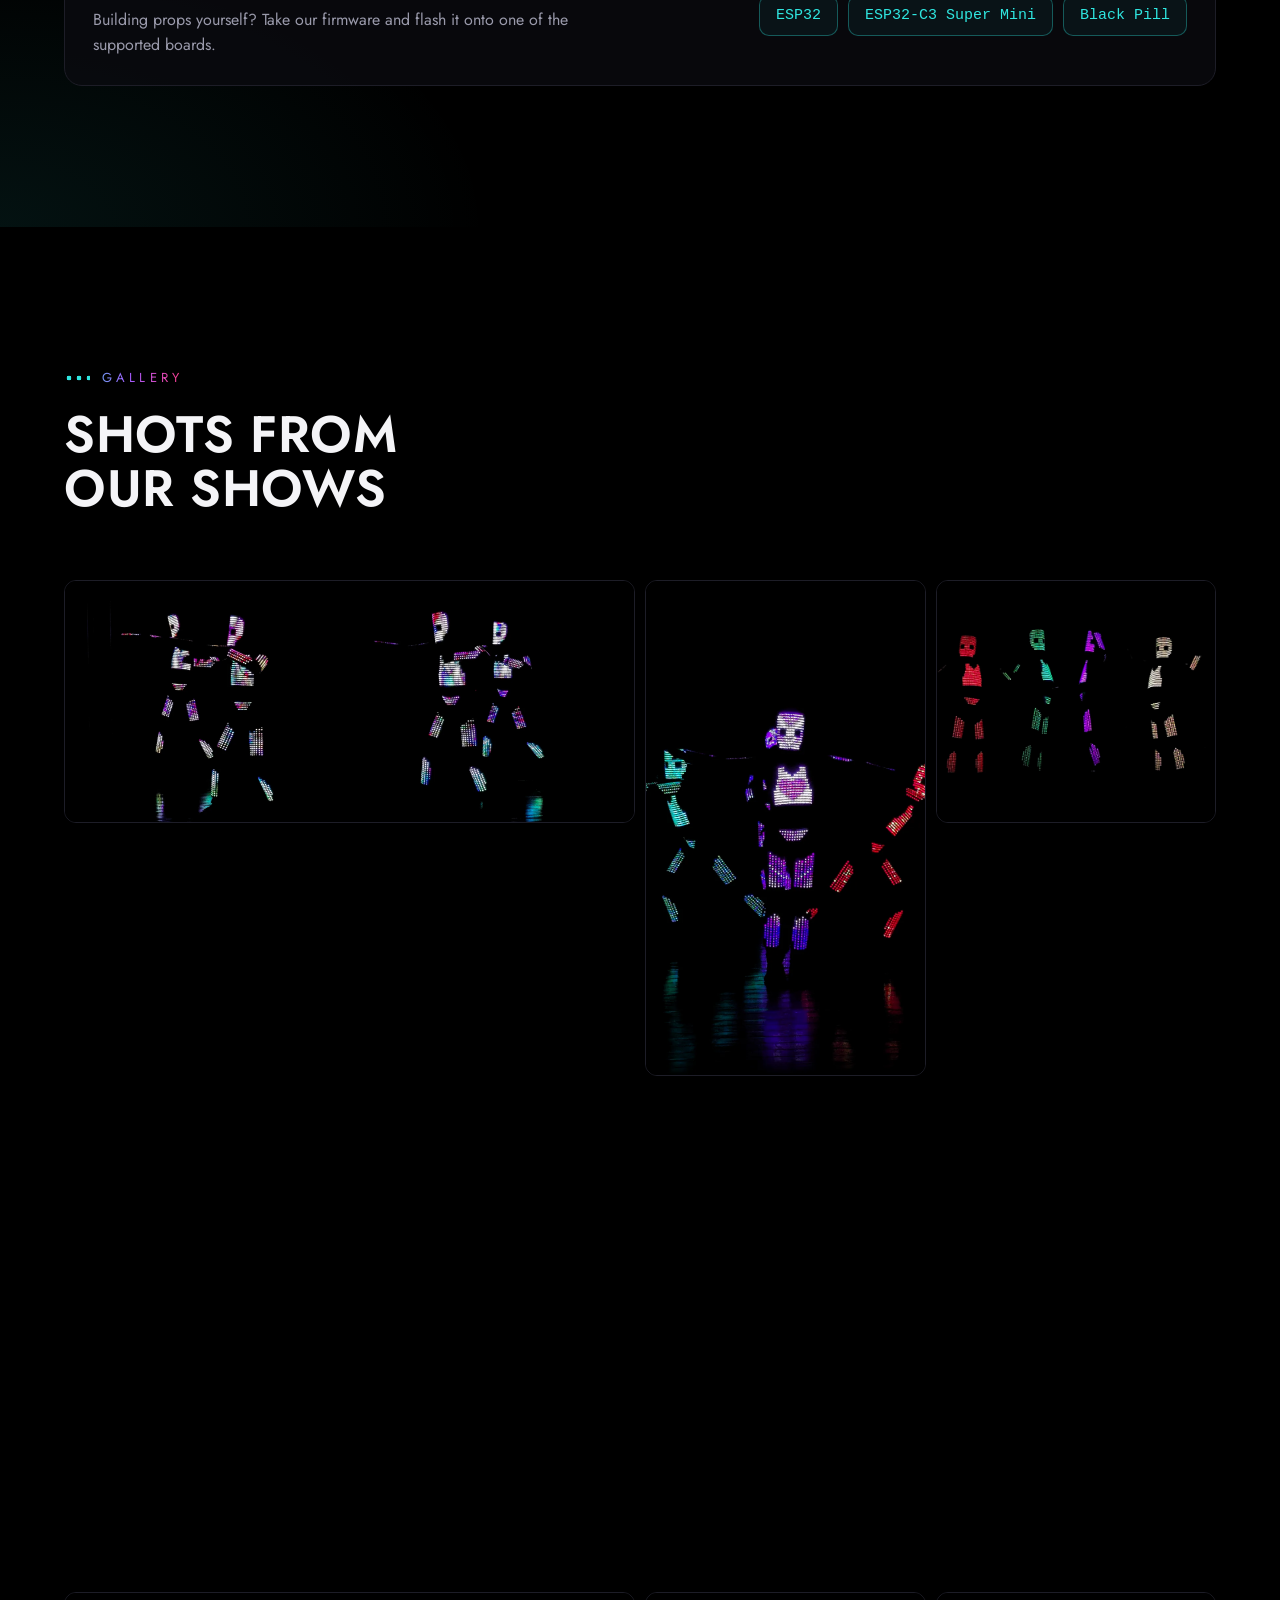
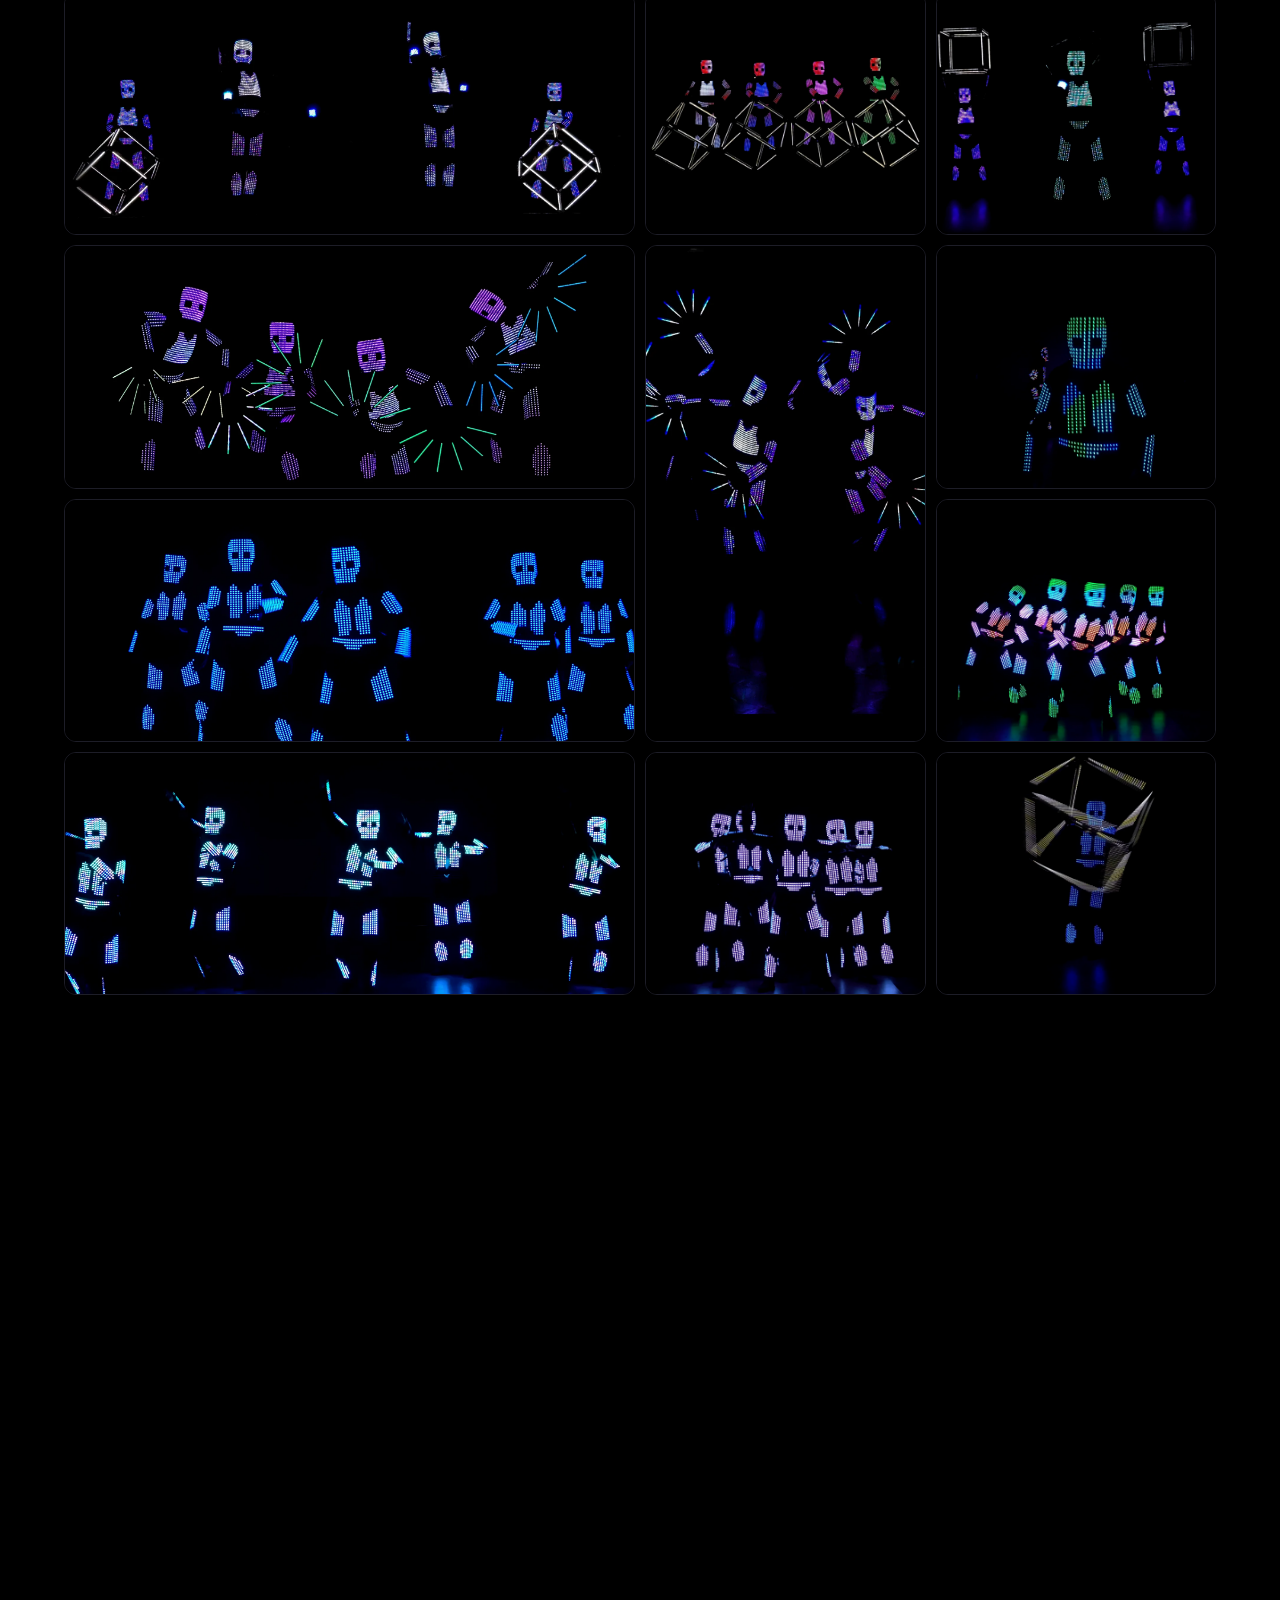
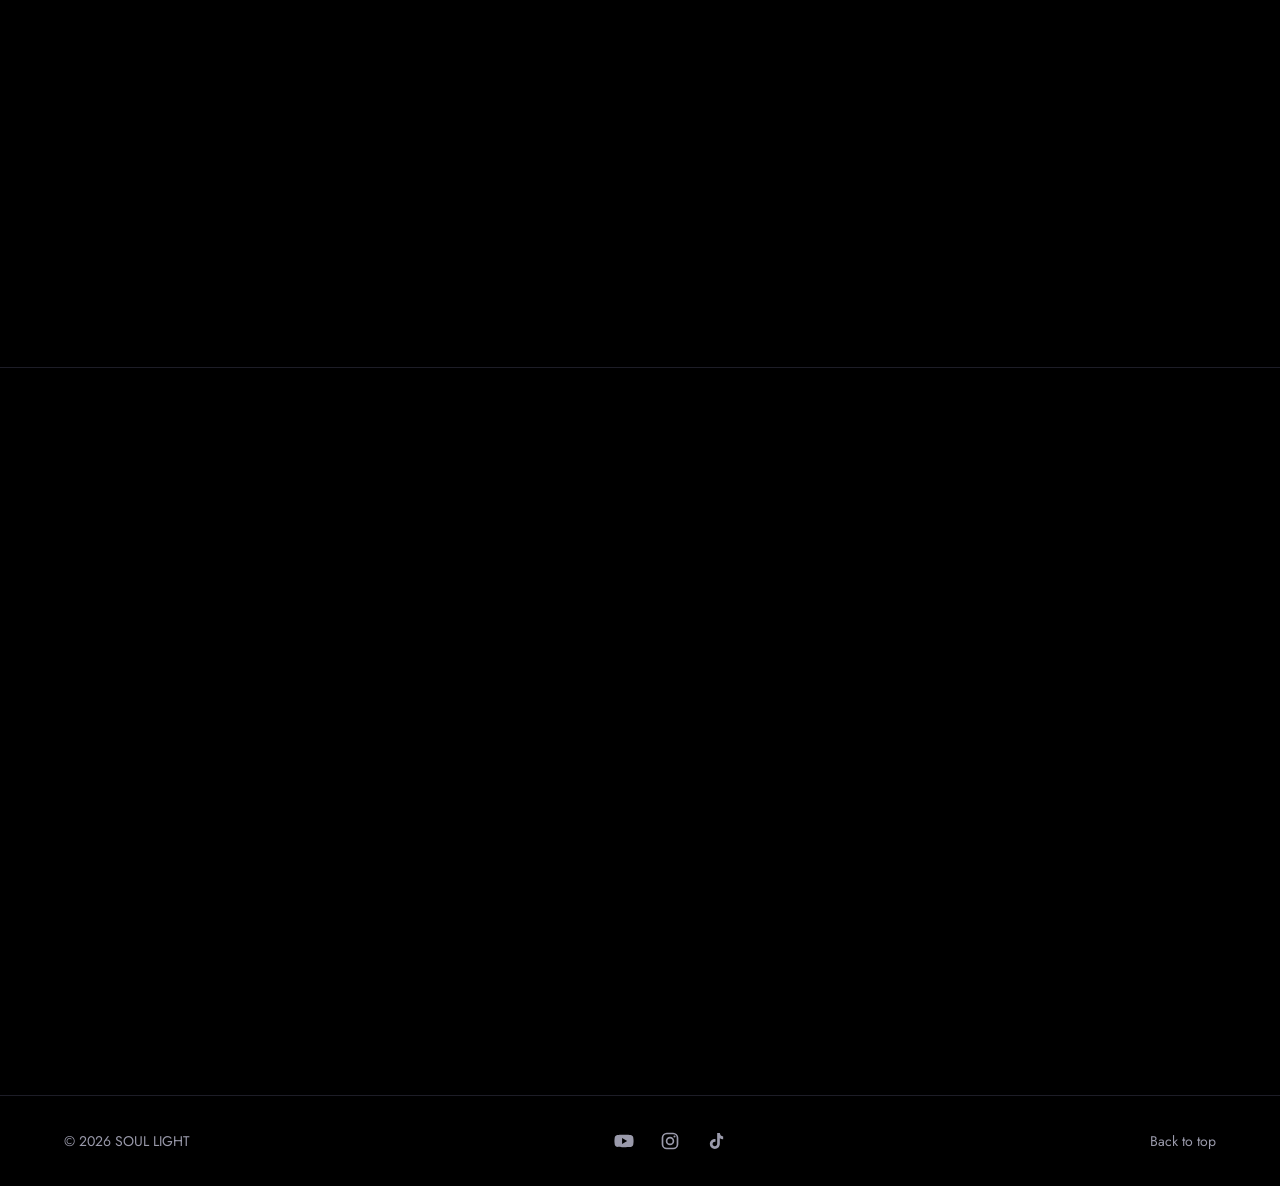
==== commit cf3fb53b: "Контакты: Telegram, WhatsApp и телефон Co-Authored-By: Claude Fable 5.2 <noreply@anthropic.com>" ====
--- a/index.html
+++ b/index.html
@@ -11,7 +11,7 @@
 <link rel="preconnect" href="https://fonts.gstatic.com" crossorigin>
 <link href="https://fonts.googleapis.com/css2?family=Jost:wght@300;400;500;600&display=swap" rel="stylesheet">
 <link rel="preload" as="image" href="assets/img/hero-fans.webp">
-<link rel="stylesheet" href="assets/style.css?v=202611132058">
+<link rel="stylesheet" href="assets/style.css?v=202611132108">
 <script>
 (function () {
   var l = new URLSearchParams(location.search).get('lang');
@@ -244,8 +244,8 @@
   <button class="lb-nav lb-next" aria-label="Вперёд">›</button>
 </div>
 
-<script src="assets/i18n.js?v=202611132058" defer></script>
-<script src="assets/common.js?v=202611132058" defer></script>
-<script src="assets/app.js?v=202611132058" defer></script>
+<script src="assets/i18n.js?v=202611132108" defer></script>
+<script src="assets/common.js?v=202611132108" defer></script>
+<script src="assets/app.js?v=202611132108" defer></script>
 </body>
 </html>
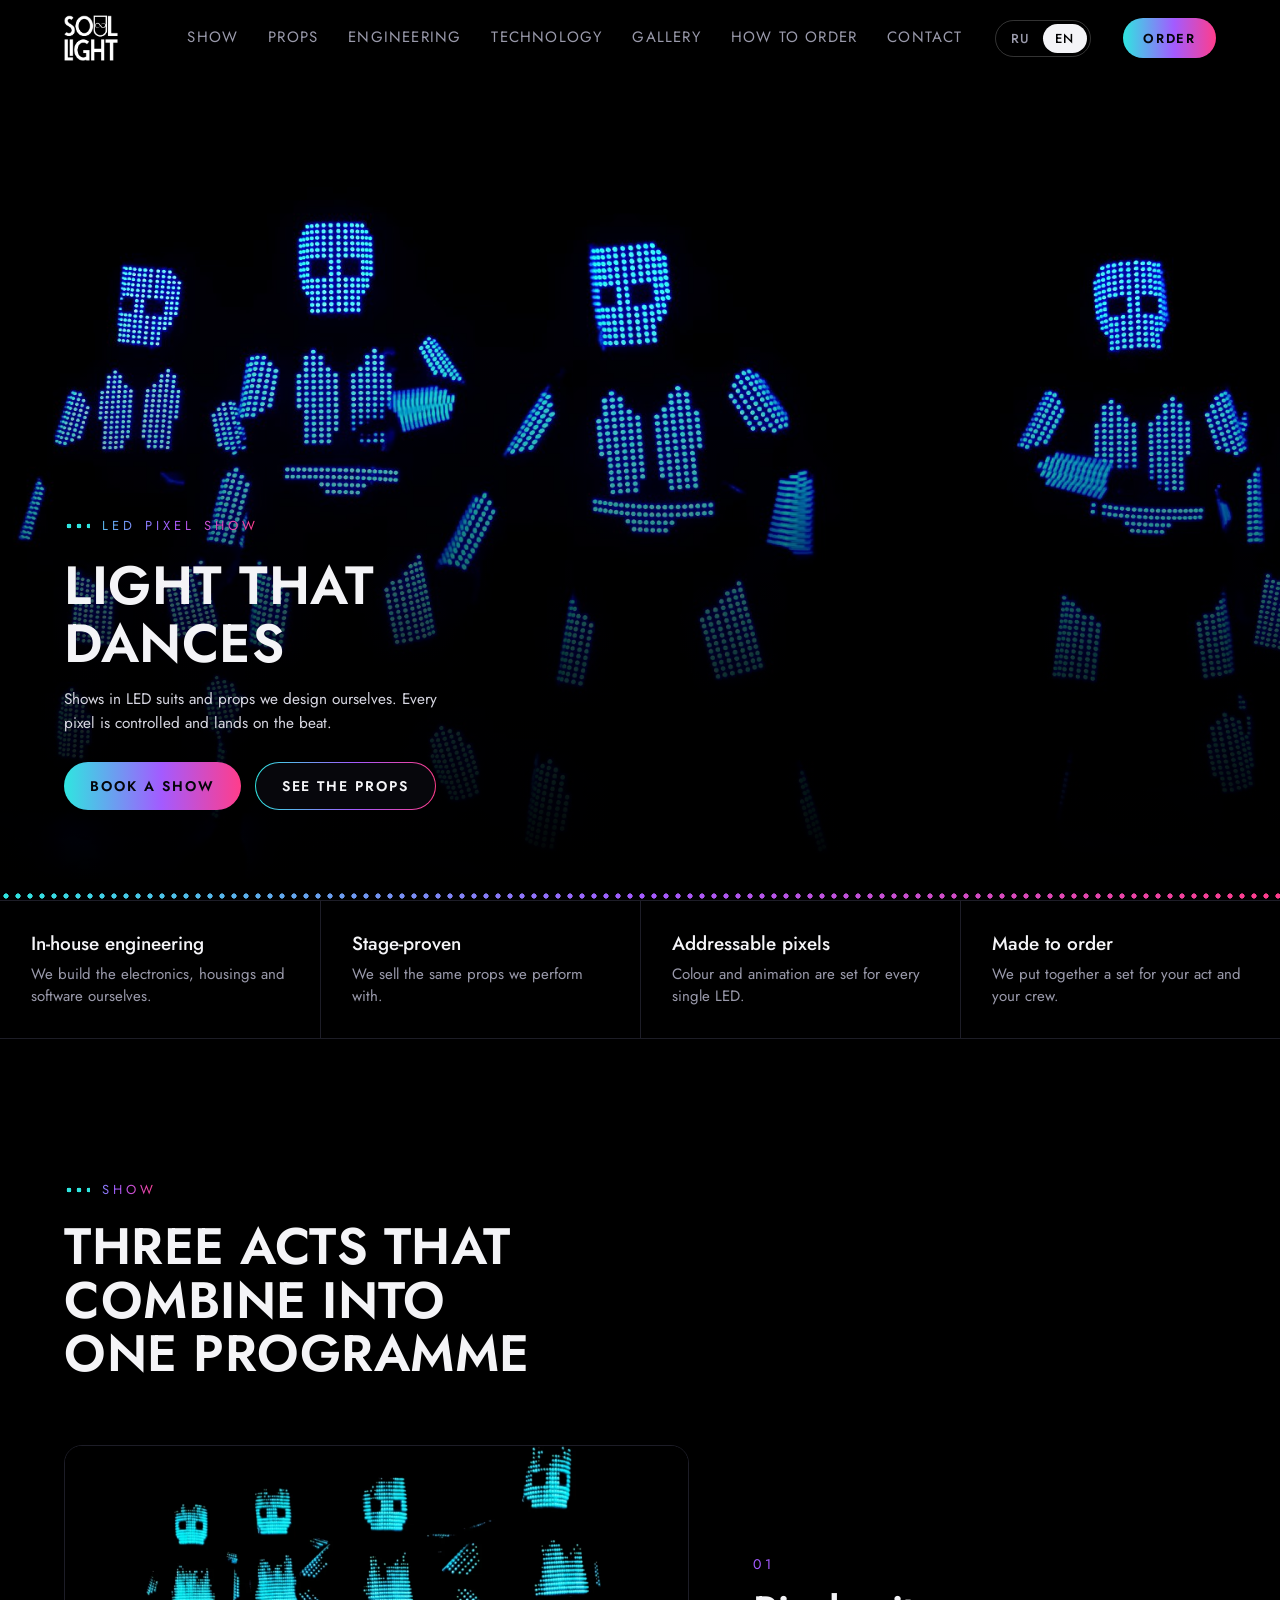
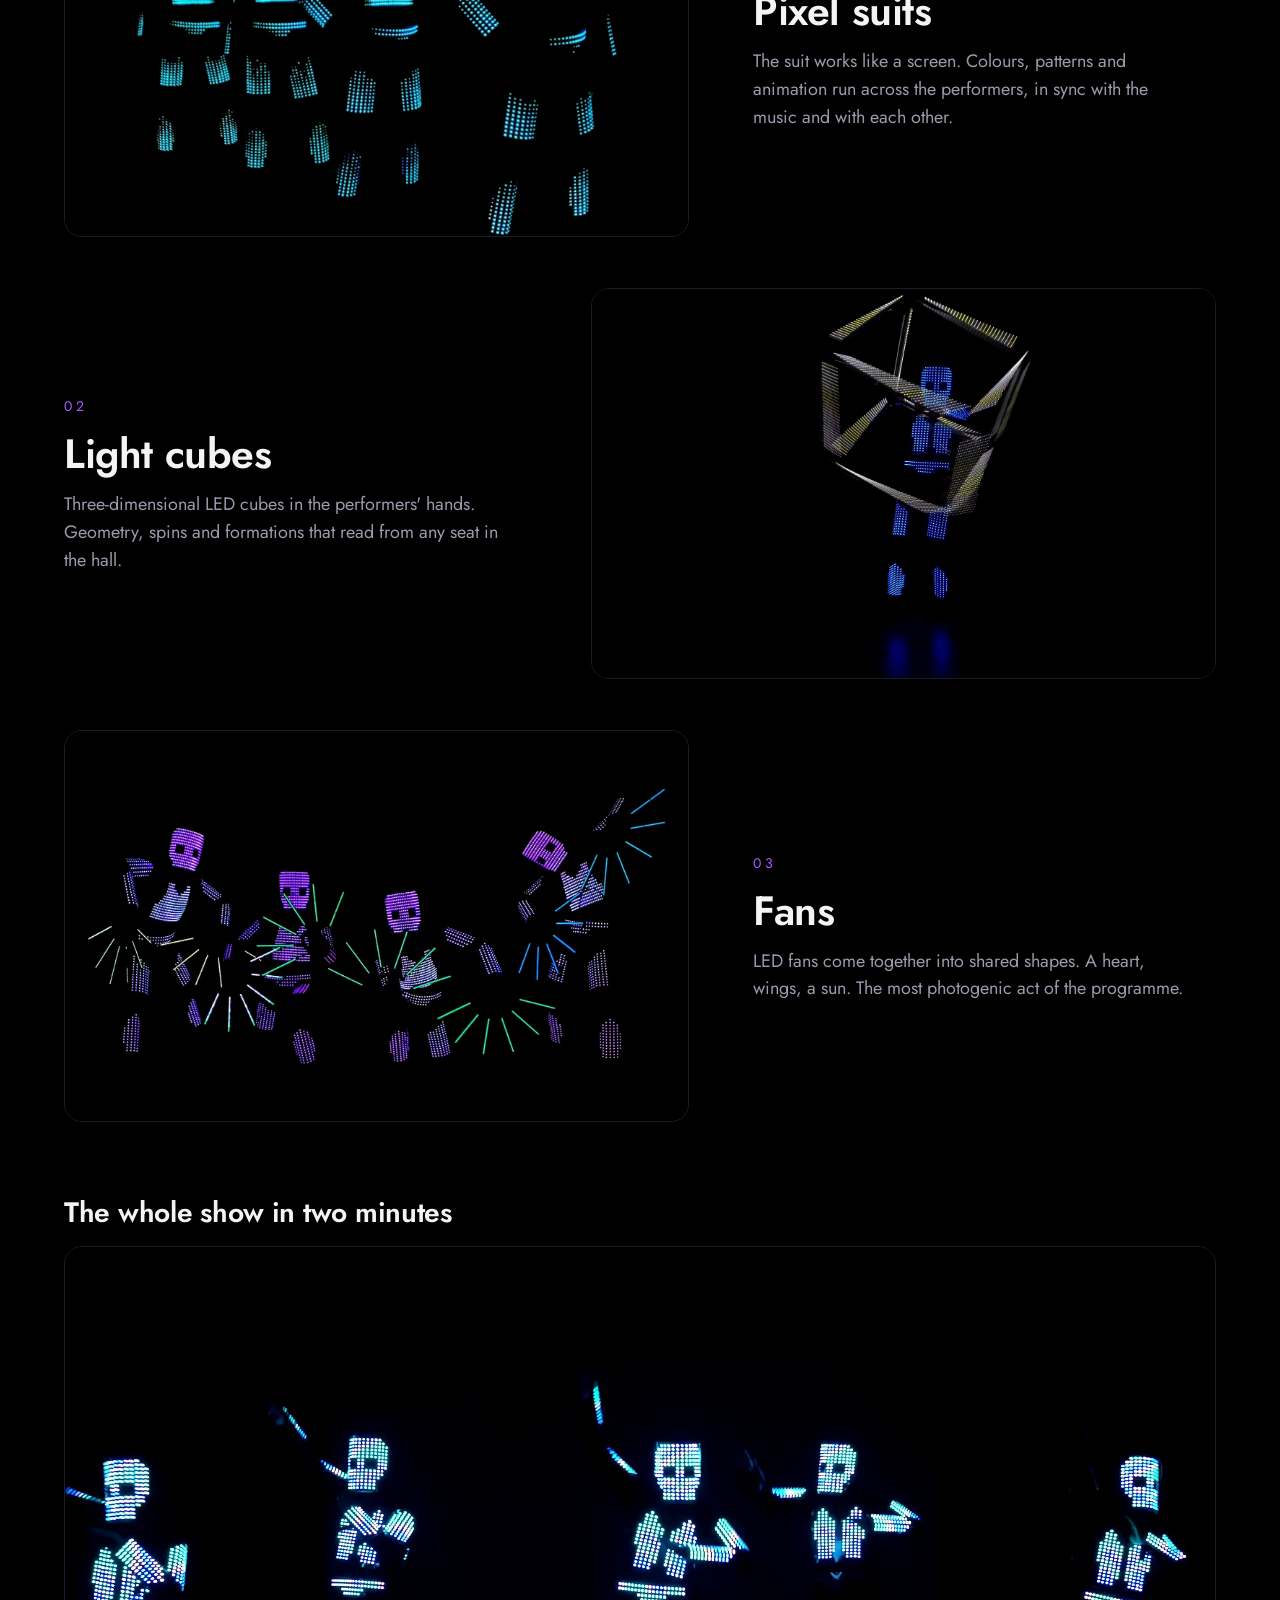
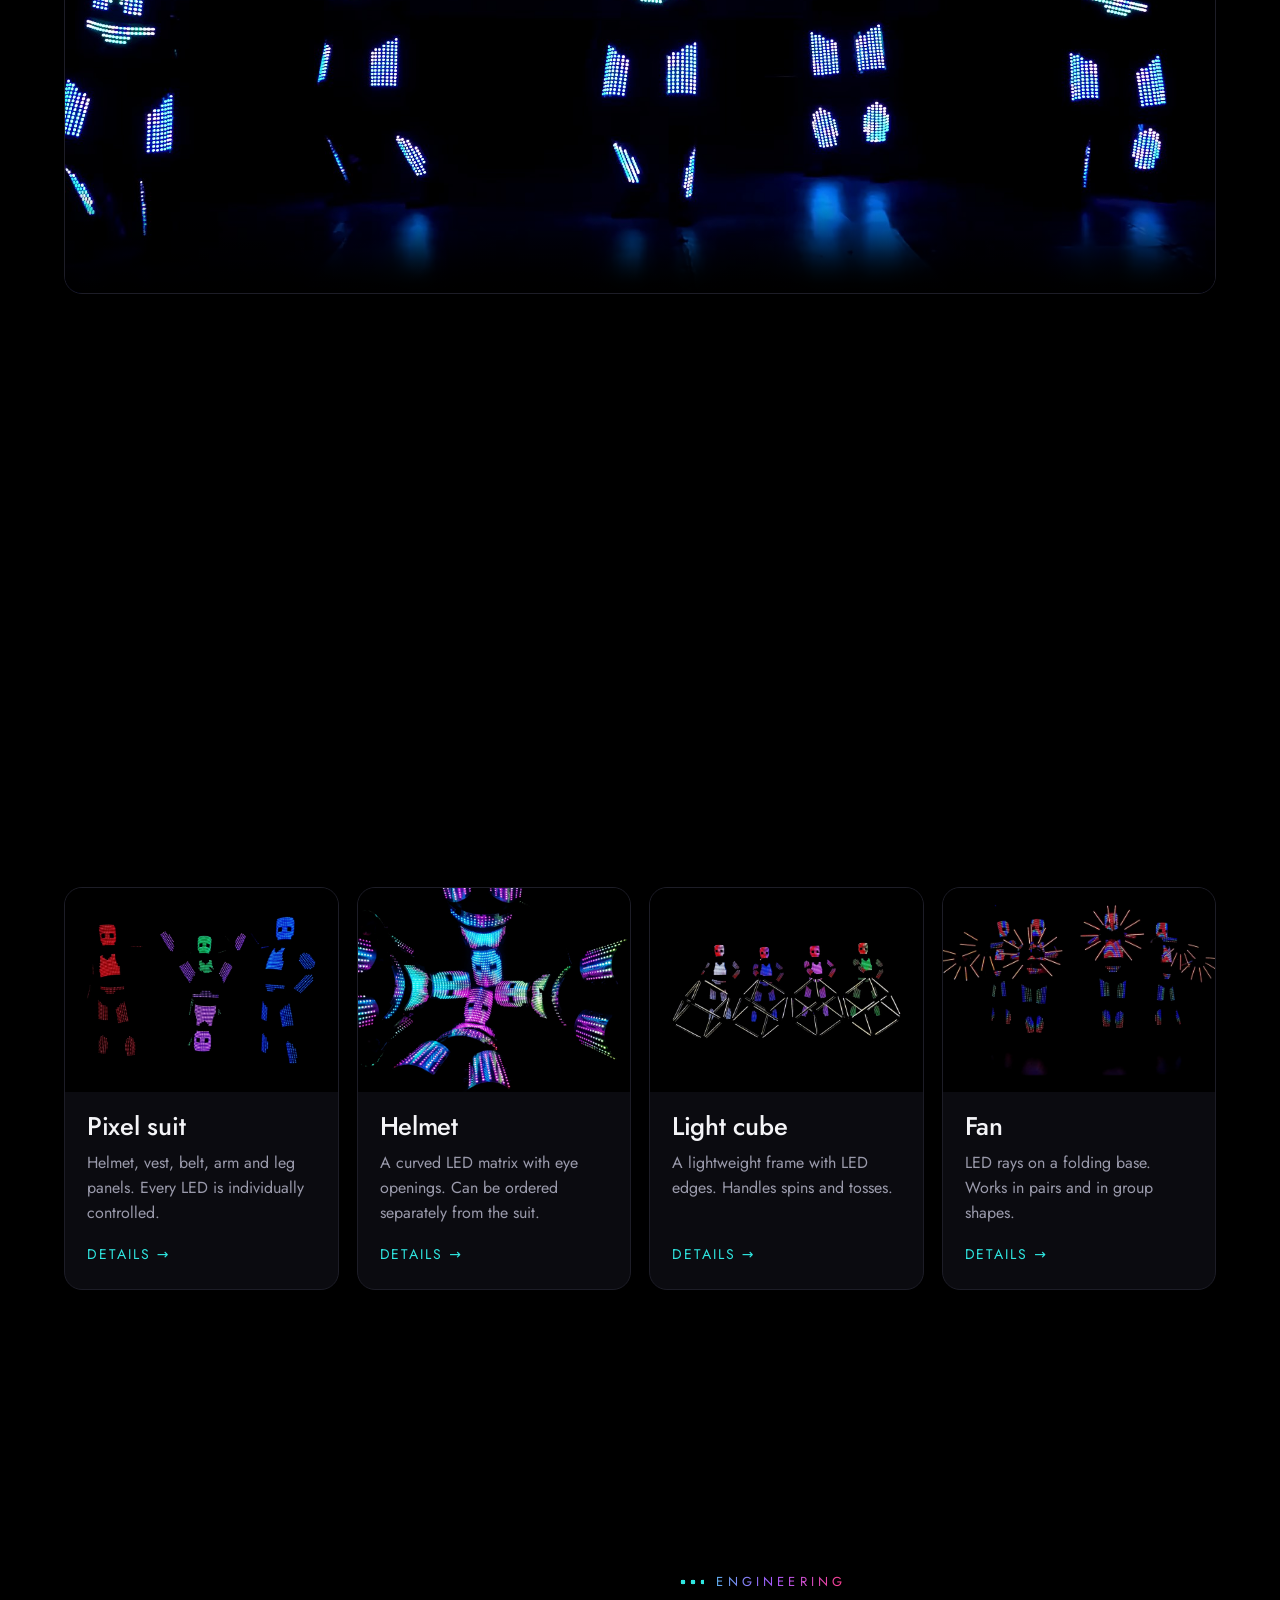
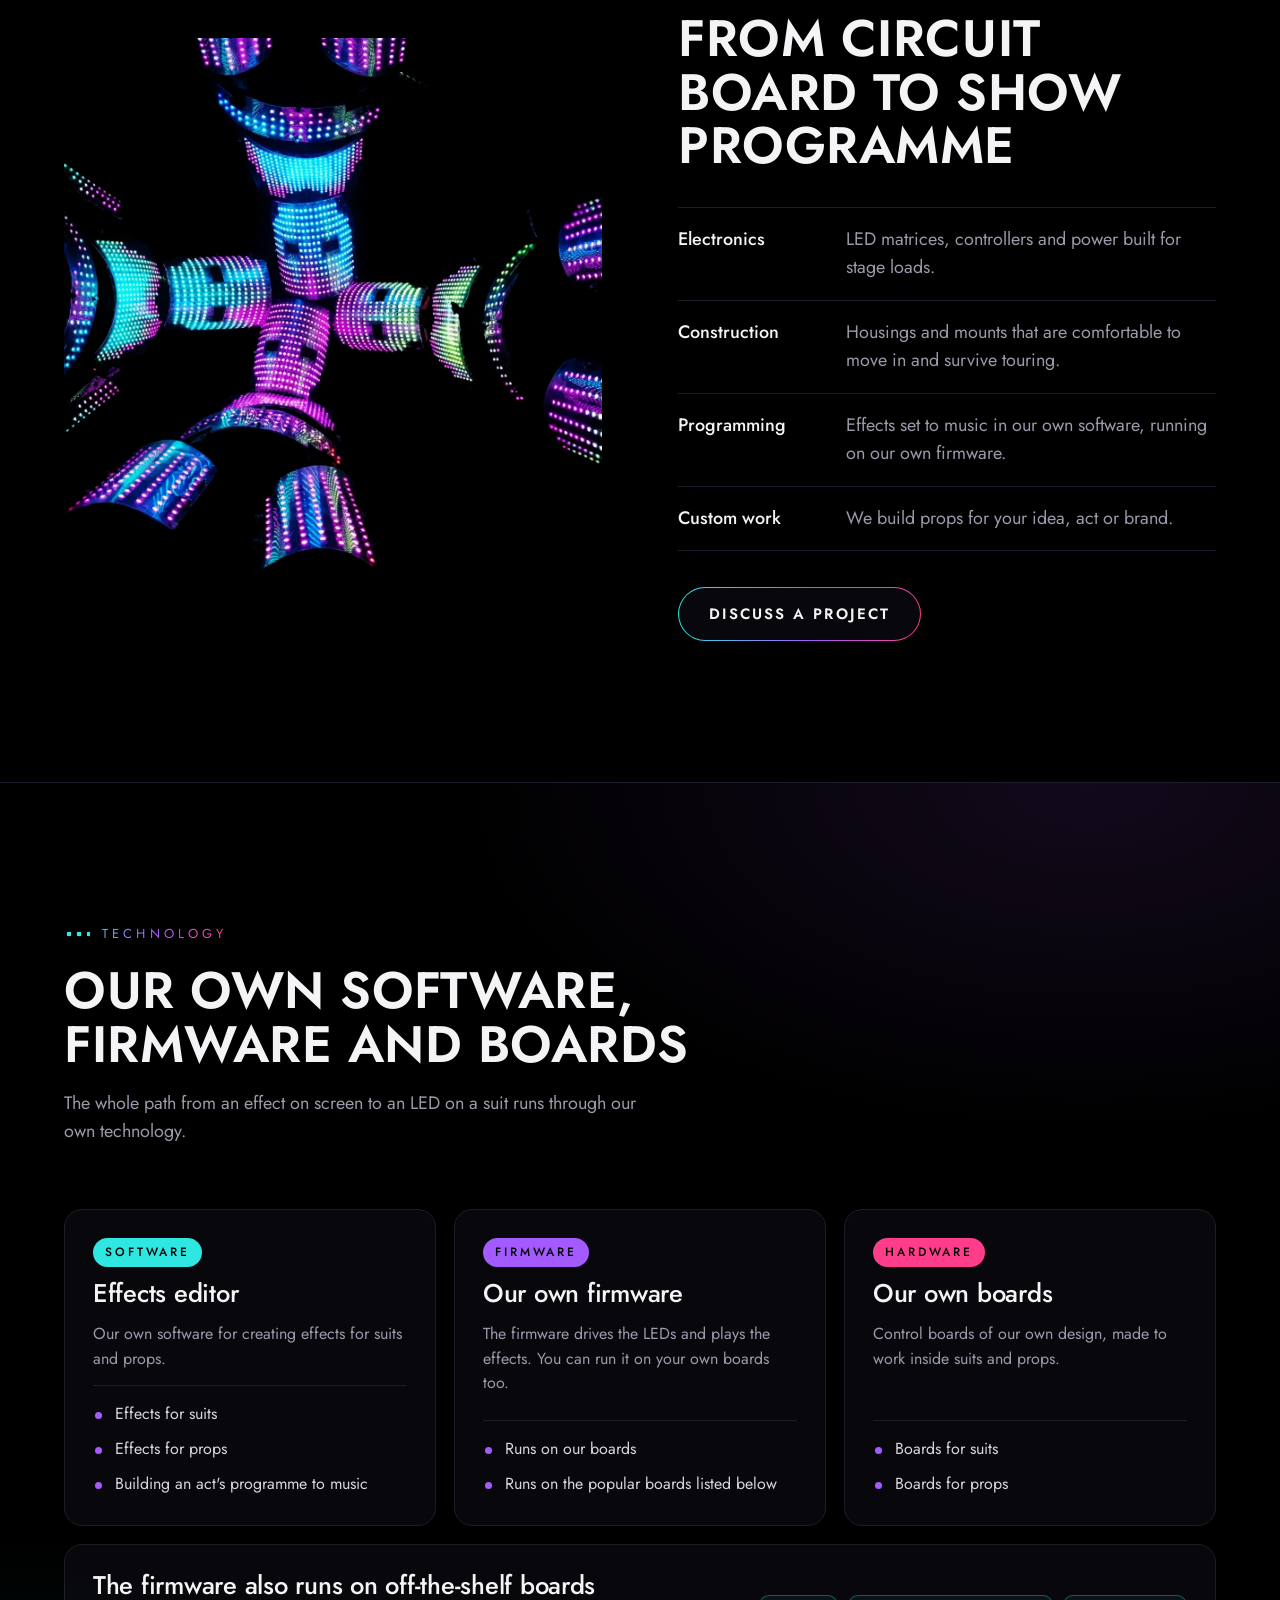
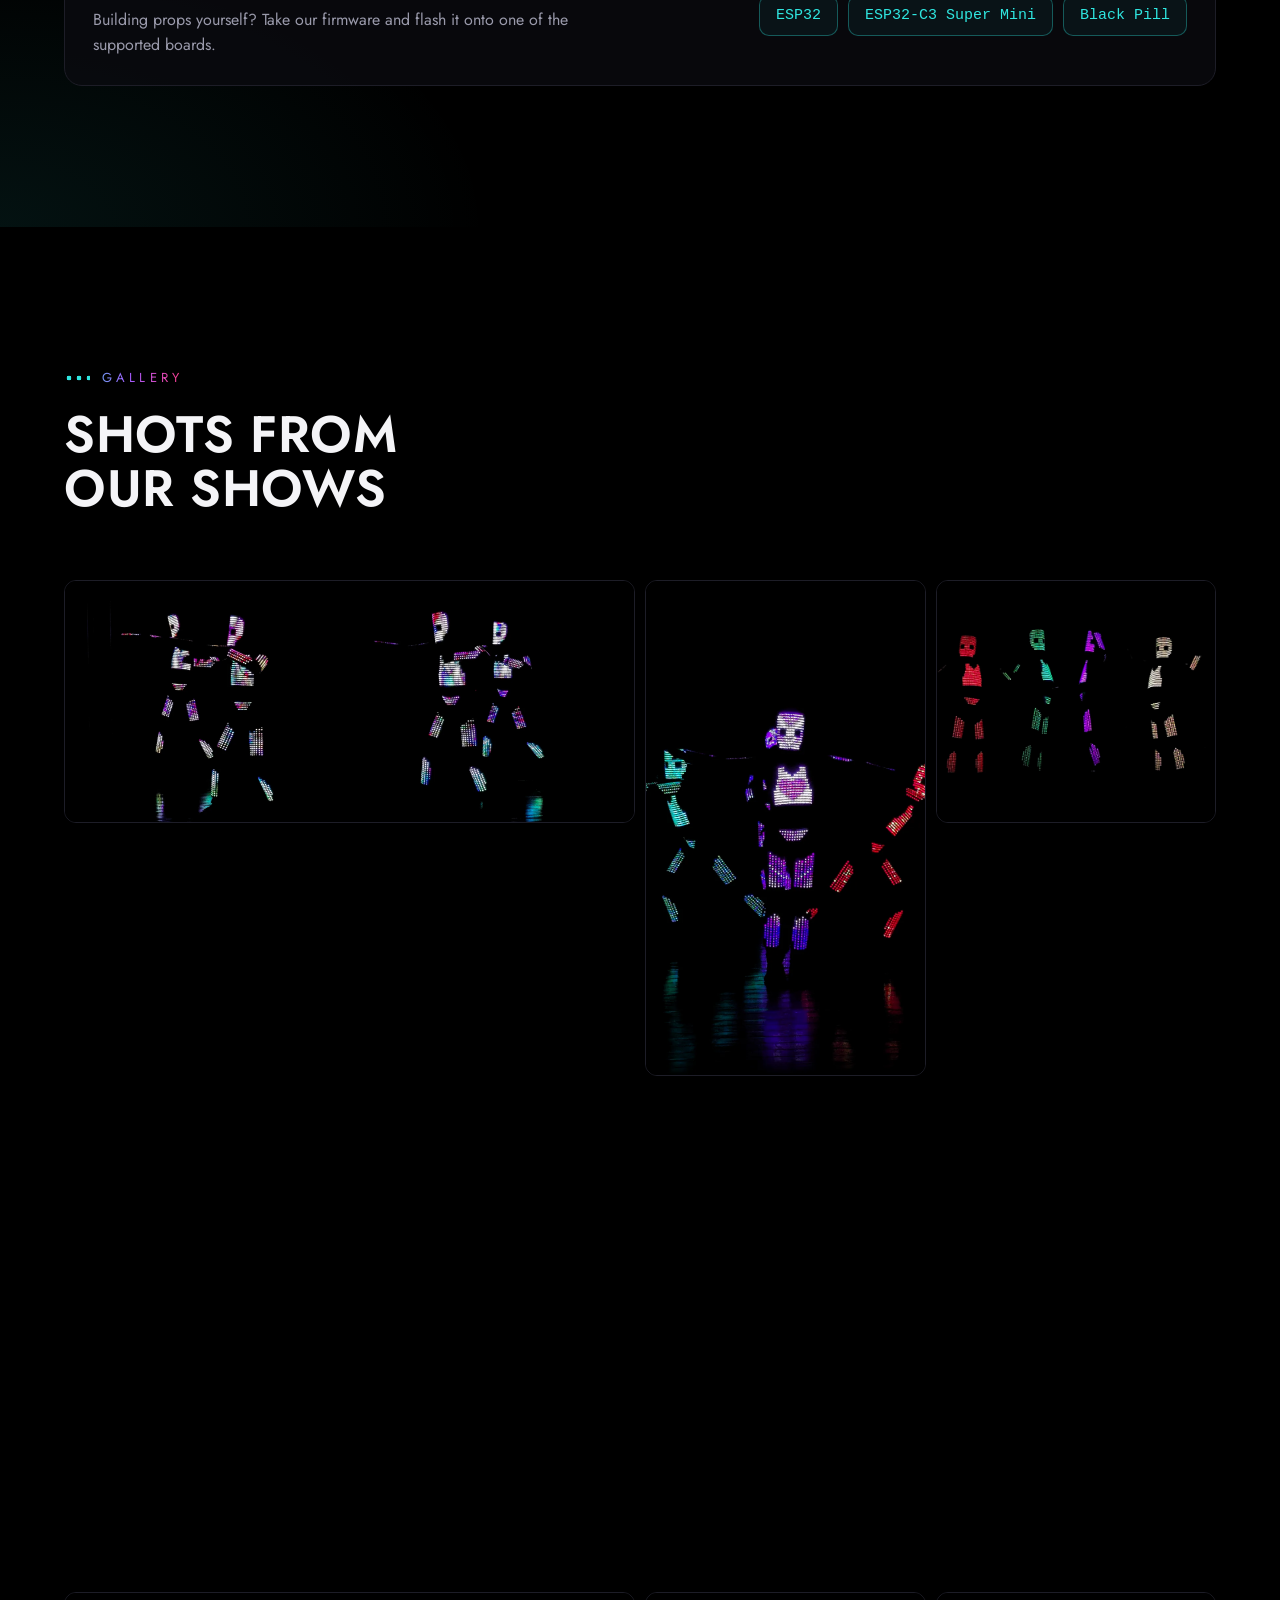
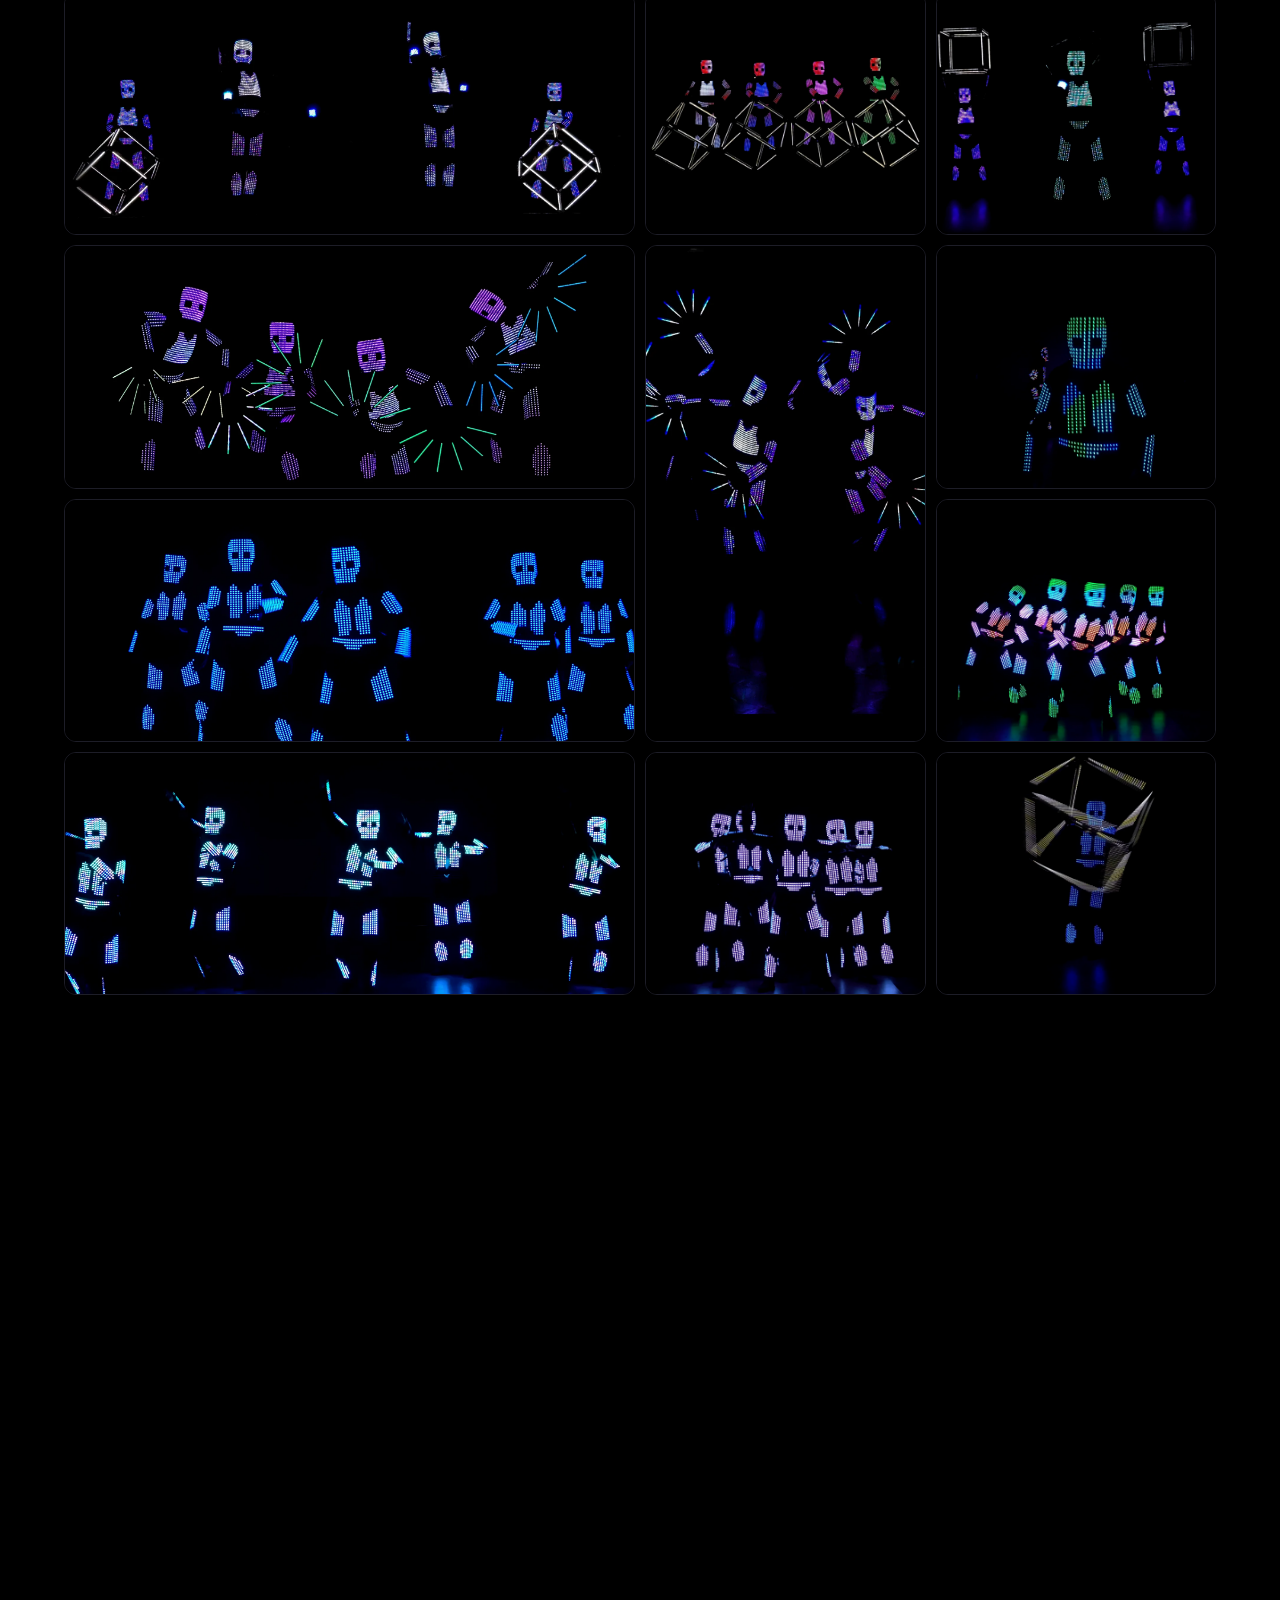
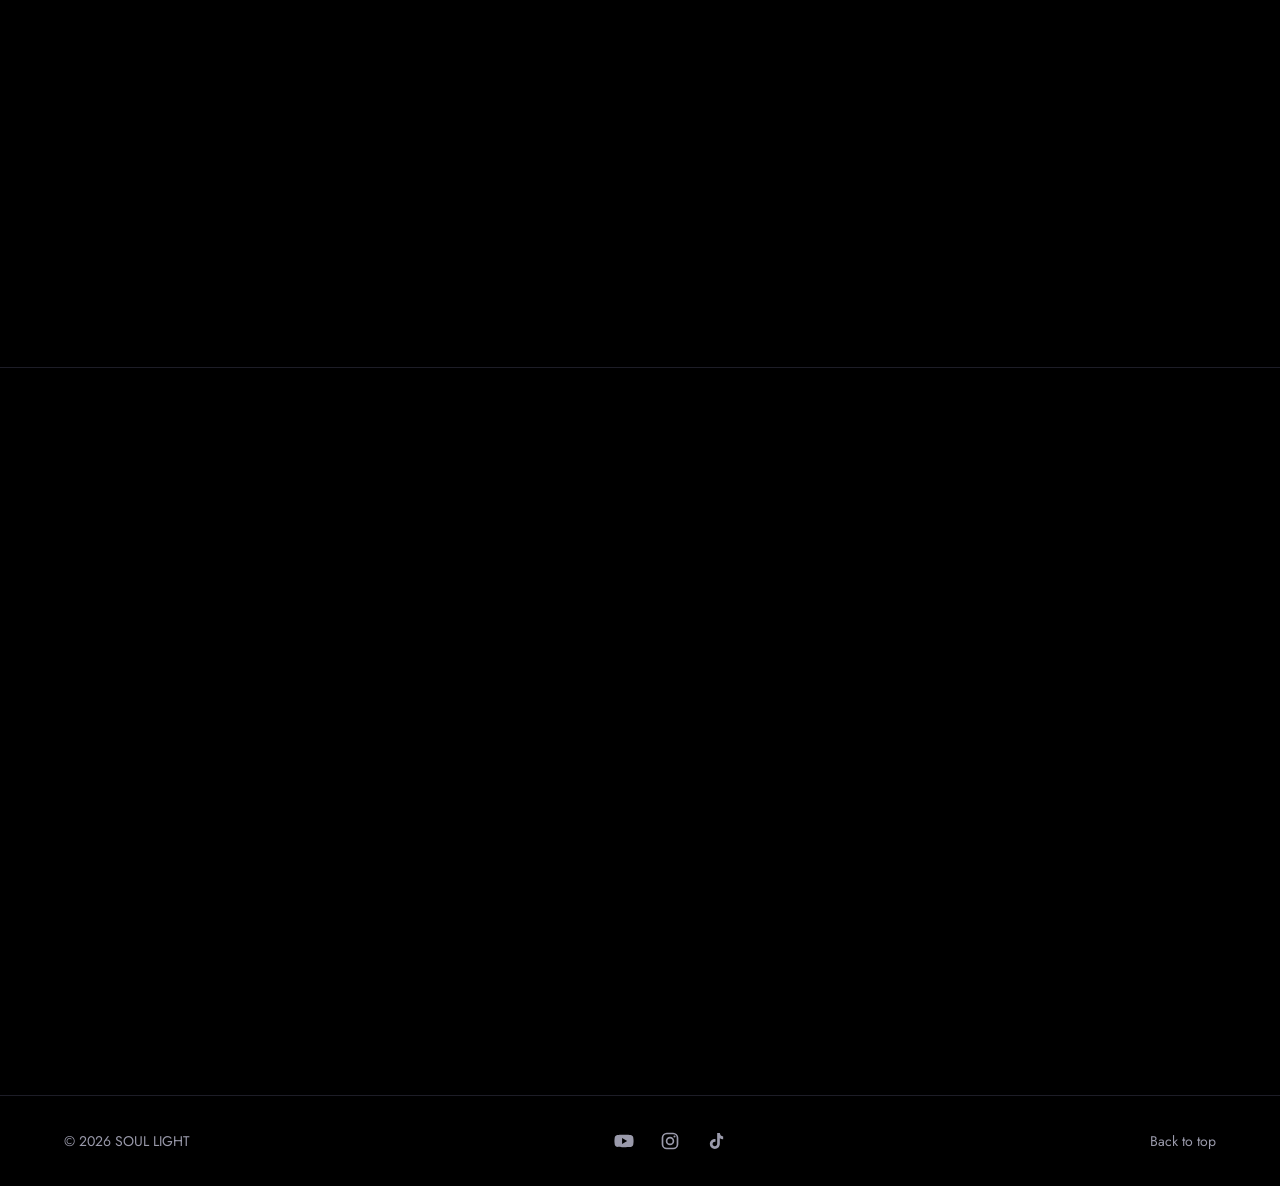
==== commit 7f4a0e12: "Кнопки контактов в одном стиле Co-Authored-By: Claude Fable 5.2 <noreply@anthropic.com>" ====
--- a/index.html
+++ b/index.html
@@ -11,7 +11,7 @@
 <link rel="preconnect" href="https://fonts.gstatic.com" crossorigin>
 <link href="https://fonts.googleapis.com/css2?family=Jost:wght@300;400;500;600&display=swap" rel="stylesheet">
 <link rel="preload" as="image" href="assets/img/hero-fans.webp">
-<link rel="stylesheet" href="assets/style.css?v=202611132108">
+<link rel="stylesheet" href="assets/style.css?v=202611132111">
 <script>
 (function () {
   var l = new URLSearchParams(location.search).get('lang');
@@ -244,8 +244,8 @@
   <button class="lb-nav lb-next" aria-label="Вперёд">›</button>
 </div>
 
-<script src="assets/i18n.js?v=202611132108" defer></script>
-<script src="assets/common.js?v=202611132108" defer></script>
-<script src="assets/app.js?v=202611132108" defer></script>
+<script src="assets/i18n.js?v=202611132111" defer></script>
+<script src="assets/common.js?v=202611132111" defer></script>
+<script src="assets/app.js?v=202611132111" defer></script>
 </body>
 </html>
